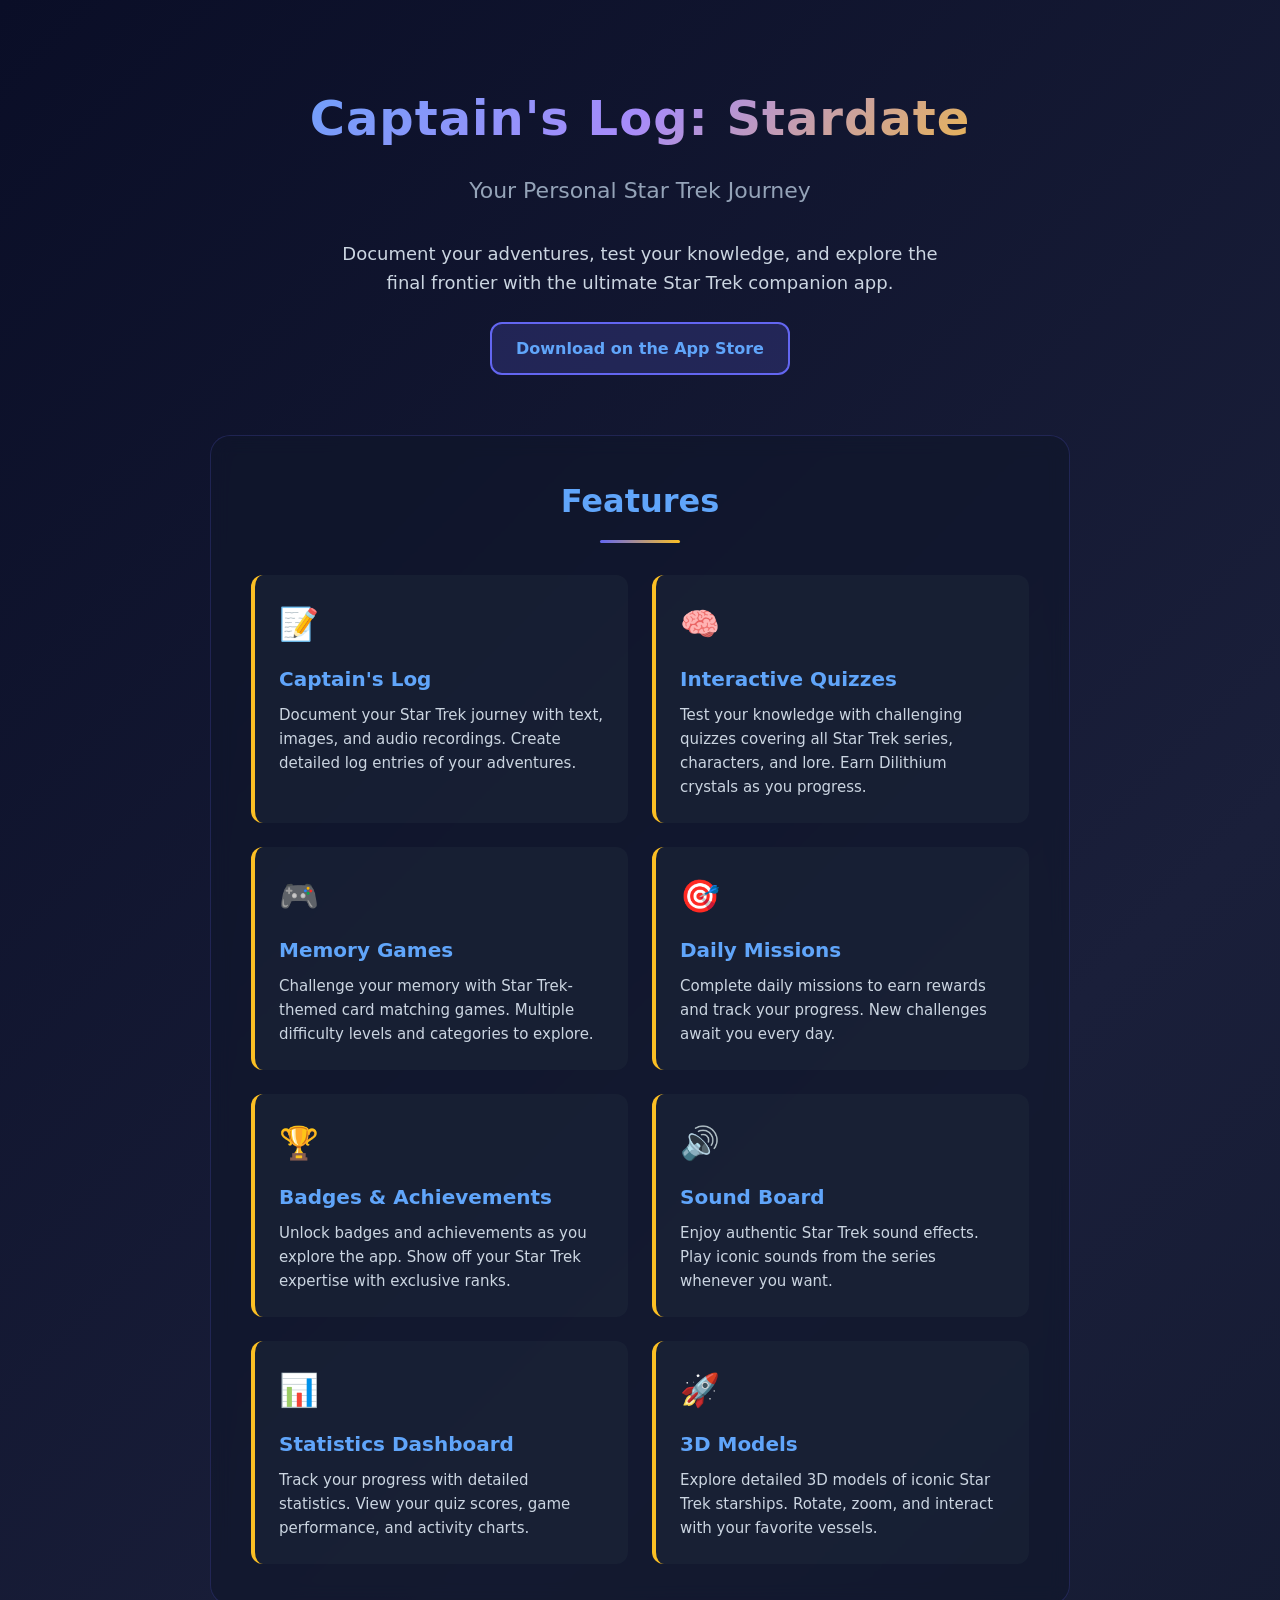
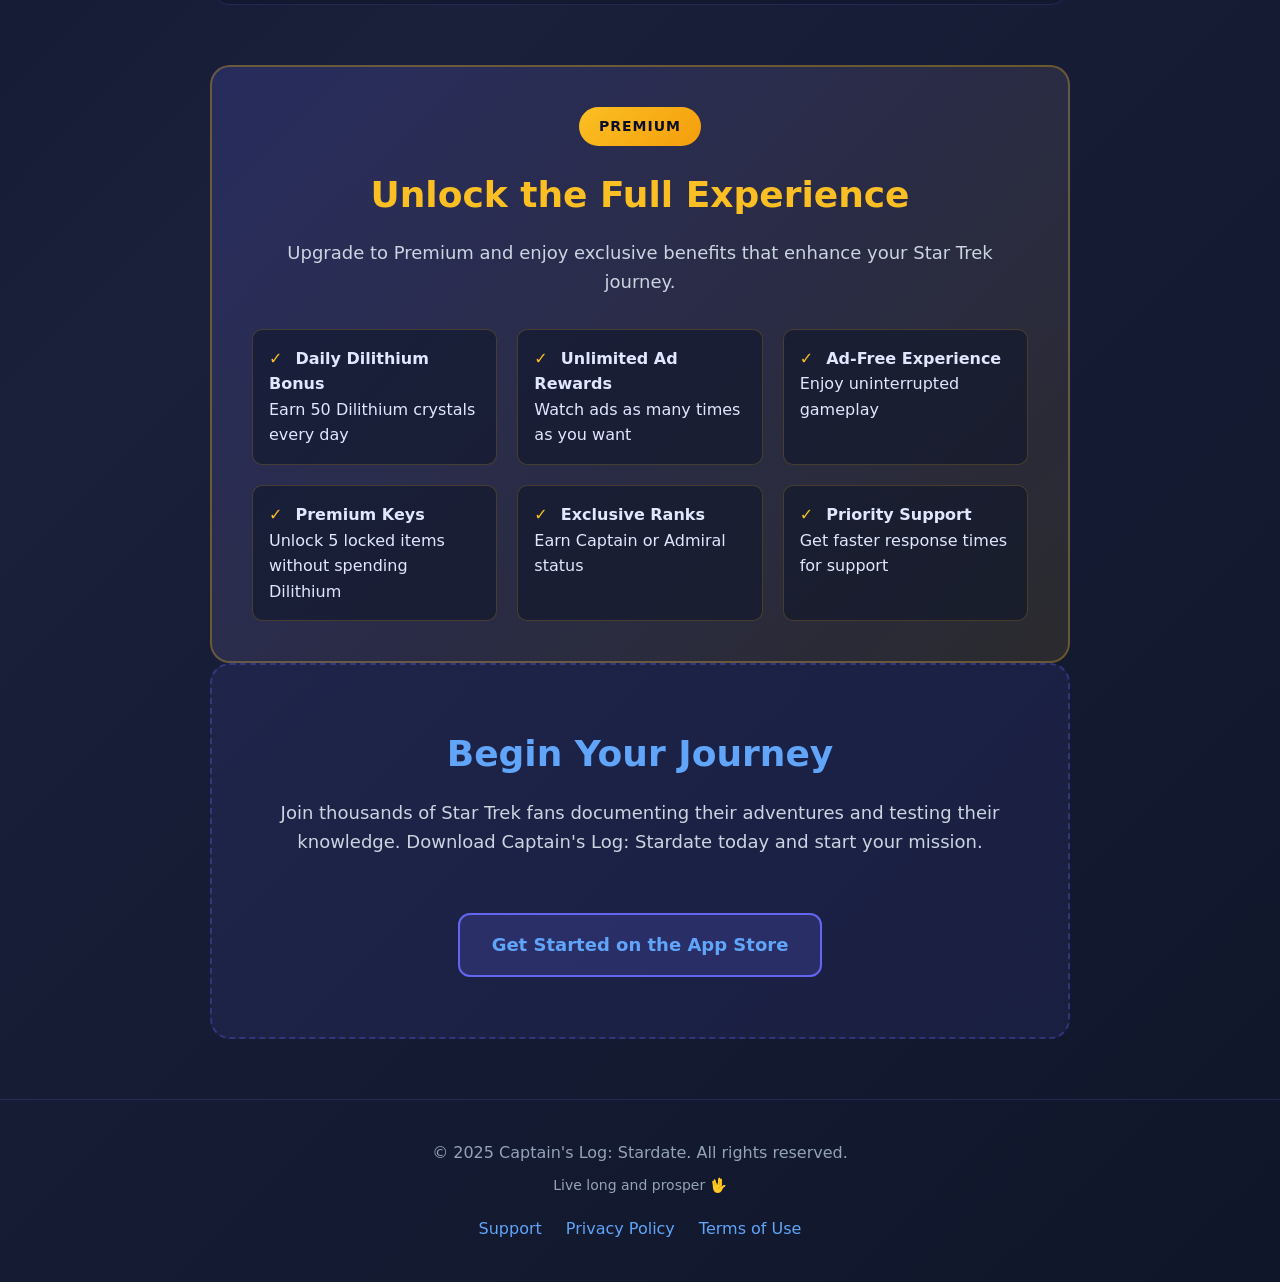
==== index.html @ ef1fc978 "Update index.html" ====
<!DOCTYPE html>
<html lang="en">
<head>
  <meta charset="UTF-8" />
  <title>Captain's Log: Stardate</title>
  <meta name="viewport" content="width=device-width, initial-scale=1.0" />
  <meta name="description" content="Captain's Log: Stardate - Your personal Star Trek journey. Log entries, quizzes, memory games, and more!" />
  <style>
    * {
      margin: 0;
      padding: 0;
      box-sizing: border-box;
    }
    
    body {
      font-family: system-ui, -apple-system, BlinkMacSystemFont, "SF Pro Text", sans-serif;
      background: linear-gradient(135deg, #0a0e27 0%, #1a1f3a 50%, #0f1629 100%);
      color: #e0e7ff;
      min-height: 100vh;
      line-height: 1.6;
    }
    
    .hero {
      text-align: center;
      padding: 80px 20px 60px;
      max-width: 900px;
      margin: 0 auto;
    }
    
    .logo {
      font-size: 48px;
      font-weight: 700;
      background: linear-gradient(135deg, #60a5fa 0%, #a78bfa 50%, #fbbf24 100%);
      -webkit-background-clip: text;
      -webkit-text-fill-color: transparent;
      background-clip: text;
      margin-bottom: 16px;
      letter-spacing: 1px;
    }
    
    .tagline {
      font-size: 22px;
      color: #94a3b8;
      margin-bottom: 32px;
      font-weight: 300;
    }
    
    .download-badge {
      display: inline-block;
      margin-top: 24px;
      padding: 12px 24px;
      background: rgba(99, 102, 241, 0.2);
      border: 2px solid #6366f1;
      border-radius: 12px;
      color: #60a5fa;
      font-weight: 600;
      text-decoration: none;
      transition: all 0.3s;
    }
    
    .download-badge:hover {
      background: rgba(99, 102, 241, 0.3);
      transform: translateY(-2px);
      box-shadow: 0 8px 24px rgba(99, 102, 241, 0.3);
    }
    
    .container {
      max-width: 900px;
      margin: 0 auto;
      padding: 0 20px 60px;
    }
    
    .section {
      margin-bottom: 60px;
      padding: 40px;
      background: rgba(15, 23, 42, 0.6);
      border-radius: 20px;
      border: 1px solid rgba(99, 102, 241, 0.2);
      backdrop-filter: blur(10px);
    }
    
    .section-title {
      font-size: 32px;
      font-weight: 700;
      color: #60a5fa;
      margin-bottom: 24px;
      text-align: center;
      position: relative;
      padding-bottom: 16px;
    }
    
    .section-title::after {
      content: "";
      position: absolute;
      bottom: 0;
      left: 50%;
      transform: translateX(-50%);
      width: 80px;
      height: 3px;
      background: linear-gradient(90deg, #6366f1, #fbbf24);
      border-radius: 2px;
    }
    
    .features-grid {
      display: grid;
      grid-template-columns: repeat(auto-fit, minmax(250px, 1fr));
      gap: 24px;
      margin-top: 32px;
    }
    
    .feature-card {
      padding: 24px;
      background: rgba(30, 41, 59, 0.5);
      border-radius: 12px;
      border-left: 4px solid #fbbf24;
      transition: transform 0.2s, box-shadow 0.2s;
    }
    
    .feature-card:hover {
      transform: translateY(-4px);
      box-shadow: 0 12px 32px rgba(99, 102, 241, 0.2);
    }
    
    .feature-icon {
      font-size: 32px;
      margin-bottom: 12px;
    }
    
    .feature-title {
      font-size: 20px;
      font-weight: 600;
      color: #60a5fa;
      margin-bottom: 8px;
    }
    
    .feature-desc {
      color: #cbd5e1;
      font-size: 15px;
    }
    
    .premium-section {
      background: linear-gradient(135deg, rgba(99, 102, 241, 0.2) 0%, rgba(251, 191, 36, 0.1) 100%);
      border: 2px solid rgba(251, 191, 36, 0.3);
      padding: 40px;
      border-radius: 20px;
      text-align: center;
    }
    
    .premium-badge {
      display: inline-block;
      padding: 8px 20px;
      background: linear-gradient(135deg, #fbbf24, #f59e0b);
      color: #0a0e27;
      border-radius: 20px;
      font-weight: 700;
      font-size: 14px;
      margin-bottom: 20px;
      letter-spacing: 1px;
    }
    
    .premium-title {
      font-size: 36px;
      font-weight: 700;
      color: #fbbf24;
      margin-bottom: 16px;
    }
    
    .premium-features {
      display: grid;
      grid-template-columns: repeat(auto-fit, minmax(200px, 1fr));
      gap: 20px;
      margin-top: 32px;
      text-align: left;
    }
    
    .premium-feature {
      padding: 16px;
      background: rgba(15, 23, 42, 0.6);
      border-radius: 10px;
      border: 1px solid rgba(251, 191, 36, 0.2);
    }
    
    .premium-feature::before {
      content: "✓";
      color: #fbbf24;
      font-weight: bold;
      margin-right: 8px;
    }
    
    .cta-section {
      text-align: center;
      padding: 60px 40px;
      background: rgba(99, 102, 241, 0.1);
      border-radius: 20px;
      border: 2px dashed rgba(99, 102, 241, 0.3);
    }
    
    .cta-title {
      font-size: 36px;
      font-weight: 700;
      color: #60a5fa;
      margin-bottom: 16px;
    }
    
    .cta-text {
      font-size: 18px;
      color: #cbd5e1;
      margin-bottom: 32px;
    }
    
    .footer {
      text-align: center;
      padding: 40px 20px;
      color: #94a3b8;
      border-top: 1px solid rgba(99, 102, 241, 0.2);
    }
    
    .footer-links {
      display: flex;
      justify-content: center;
      gap: 24px;
      margin-top: 20px;
      flex-wrap: wrap;
    }
    
    .footer-link {
      color: #60a5fa;
      text-decoration: none;
      transition: color 0.2s;
    }
    
    .footer-link:hover {
      color: #fbbf24;
    }
    
    @keyframes float {
      0%, 100% { transform: translateY(0px); }
      50% { transform: translateY(-10px); }
    }
    
    .floating {
      animation: float 3s ease-in-out infinite;
    }
    
    @media (max-width: 640px) {
      .logo {
        font-size: 36px;
      }
      
      .tagline {
        font-size: 18px;
      }
      
      .section {
        padding: 24px;
      }
      
      .section-title {
        font-size: 26px;
      }
      
      .features-grid {
        grid-template-columns: 1fr;
      }
    }
  </style>
</head>
<body>
  <div class="hero">
    <div class="logo floating">Captain's Log: Stardate</div>
    <p class="tagline">Your Personal Star Trek Journey</p>
    <p style="color: #cbd5e1; font-size: 18px; max-width: 600px; margin: 0 auto;">
      Document your adventures, test your knowledge, and explore the final frontier 
      with the ultimate Star Trek companion app.
    </p>
    <a href="#" class="download-badge">Download on the App Store</a>
  </div>
  
  <div class="container">
    <div class="section">
      <h2 class="section-title">Features</h2>
      <div class="features-grid">
        <div class="feature-card">
          <div class="feature-icon">📝</div>
          <div class="feature-title">Captain's Log</div>
          <div class="feature-desc">
            Document your Star Trek journey with text, images, and audio recordings. 
            Create detailed log entries of your adventures.
          </div>
        </div>
        
        <div class="feature-card">
          <div class="feature-icon">🧠</div>
          <div class="feature-title">Interactive Quizzes</div>
          <div class="feature-desc">
            Test your knowledge with challenging quizzes covering all Star Trek series, 
            characters, and lore. Earn Dilithium crystals as you progress.
          </div>
        </div>
        
        <div class="feature-card">
          <div class="feature-icon">🎮</div>
          <div class="feature-title">Memory Games</div>
          <div class="feature-desc">
            Challenge your memory with Star Trek-themed card matching games. 
            Multiple difficulty levels and categories to explore.
          </div>
        </div>
        
        <div class="feature-card">
          <div class="feature-icon">🎯</div>
          <div class="feature-title">Daily Missions</div>
          <div class="feature-desc">
            Complete daily missions to earn rewards and track your progress. 
            New challenges await you every day.
          </div>
        </div>
        
        <div class="feature-card">
          <div class="feature-icon">🏆</div>
          <div class="feature-title">Badges & Achievements</div>
          <div class="feature-desc">
            Unlock badges and achievements as you explore the app. 
            Show off your Star Trek expertise with exclusive ranks.
          </div>
        </div>
        
        <div class="feature-card">
          <div class="feature-icon">🔊</div>
          <div class="feature-title">Sound Board</div>
          <div class="feature-desc">
            Enjoy authentic Star Trek sound effects. Play iconic sounds 
            from the series whenever you want.
          </div>
        </div>
        
        <div class="feature-card">
          <div class="feature-icon">📊</div>
          <div class="feature-title">Statistics Dashboard</div>
          <div class="feature-desc">
            Track your progress with detailed statistics. View your quiz scores, 
            game performance, and activity charts.
          </div>
        </div>
        
        <div class="feature-card">
          <div class="feature-icon">🚀</div>
          <div class="feature-title">3D Models</div>
          <div class="feature-desc">
            Explore detailed 3D models of iconic Star Trek starships. 
            Rotate, zoom, and interact with your favorite vessels.
          </div>
        </div>
      </div>
    </div>
    
    <div class="premium-section">
      <div class="premium-badge">PREMIUM</div>
      <h2 class="premium-title">Unlock the Full Experience</h2>
      <p style="color: #cbd5e1; font-size: 18px; margin-bottom: 32px;">
        Upgrade to Premium and enjoy exclusive benefits that enhance your Star Trek journey.
      </p>
      
      <div class="premium-features">
        <div class="premium-feature">
          <strong>Daily Dilithium Bonus</strong><br>
          Earn 50 Dilithium crystals every day
        </div>
        <div class="premium-feature">
          <strong>Unlimited Ad Rewards</strong><br>
          Watch ads as many times as you want
        </div>
        <div class="premium-feature">
          <strong>Ad-Free Experience</strong><br>
          Enjoy uninterrupted gameplay
        </div>
        <div class="premium-feature">
          <strong>Premium Keys</strong><br>
          Unlock 5 locked items without spending Dilithium
        </div>
        <div class="premium-feature">
          <strong>Exclusive Ranks</strong><br>
          Earn Captain or Admiral status
        </div>
        <div class="premium-feature">
          <strong>Priority Support</strong><br>
          Get faster response times for support
        </div>
      </div>
    </div>
    
    <div class="cta-section">
      <h2 class="cta-title">Begin Your Journey</h2>
      <p class="cta-text">
        Join thousands of Star Trek fans documenting their adventures and testing their knowledge. 
        Download Captain's Log: Stardate today and start your mission.
      </p>
      <a href="#" class="download-badge" style="font-size: 18px; padding: 16px 32px;">
        Get Started on the App Store
      </a>
    </div>
  </div>
  
  <div class="footer">
    <p>&copy; 2025 Captain's Log: Stardate. All rights reserved.</p>
    <p style="margin-top: 8px; font-size: 14px;">
      Live long and prosper 🖖
    </p>
    <div class="footer-links">
      <a href="support.html" class="footer-link">Support</a>
      <a href="privacy.html" class="footer-link">Privacy Policy</a>
      <a href="terms.html" class="footer-link">Terms of Use</a>
    </div>
  </div>
</body>
</html>
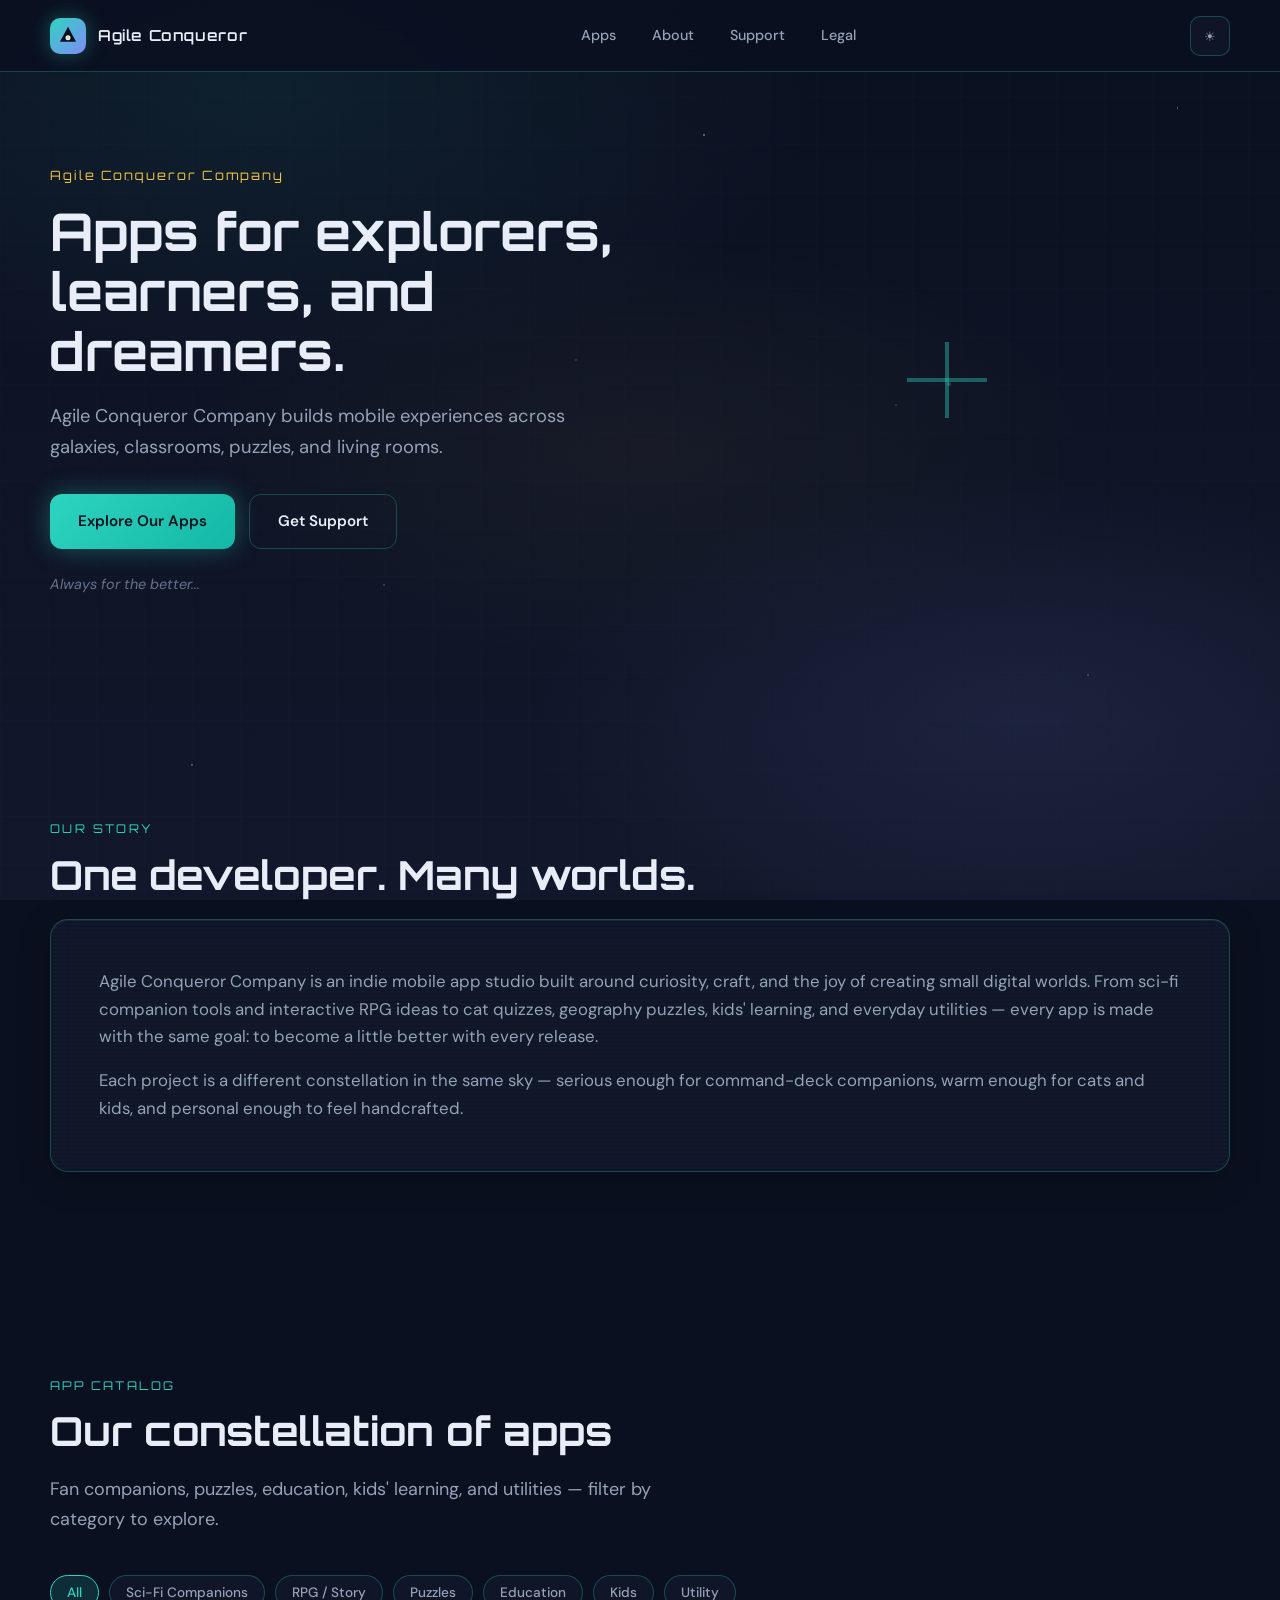
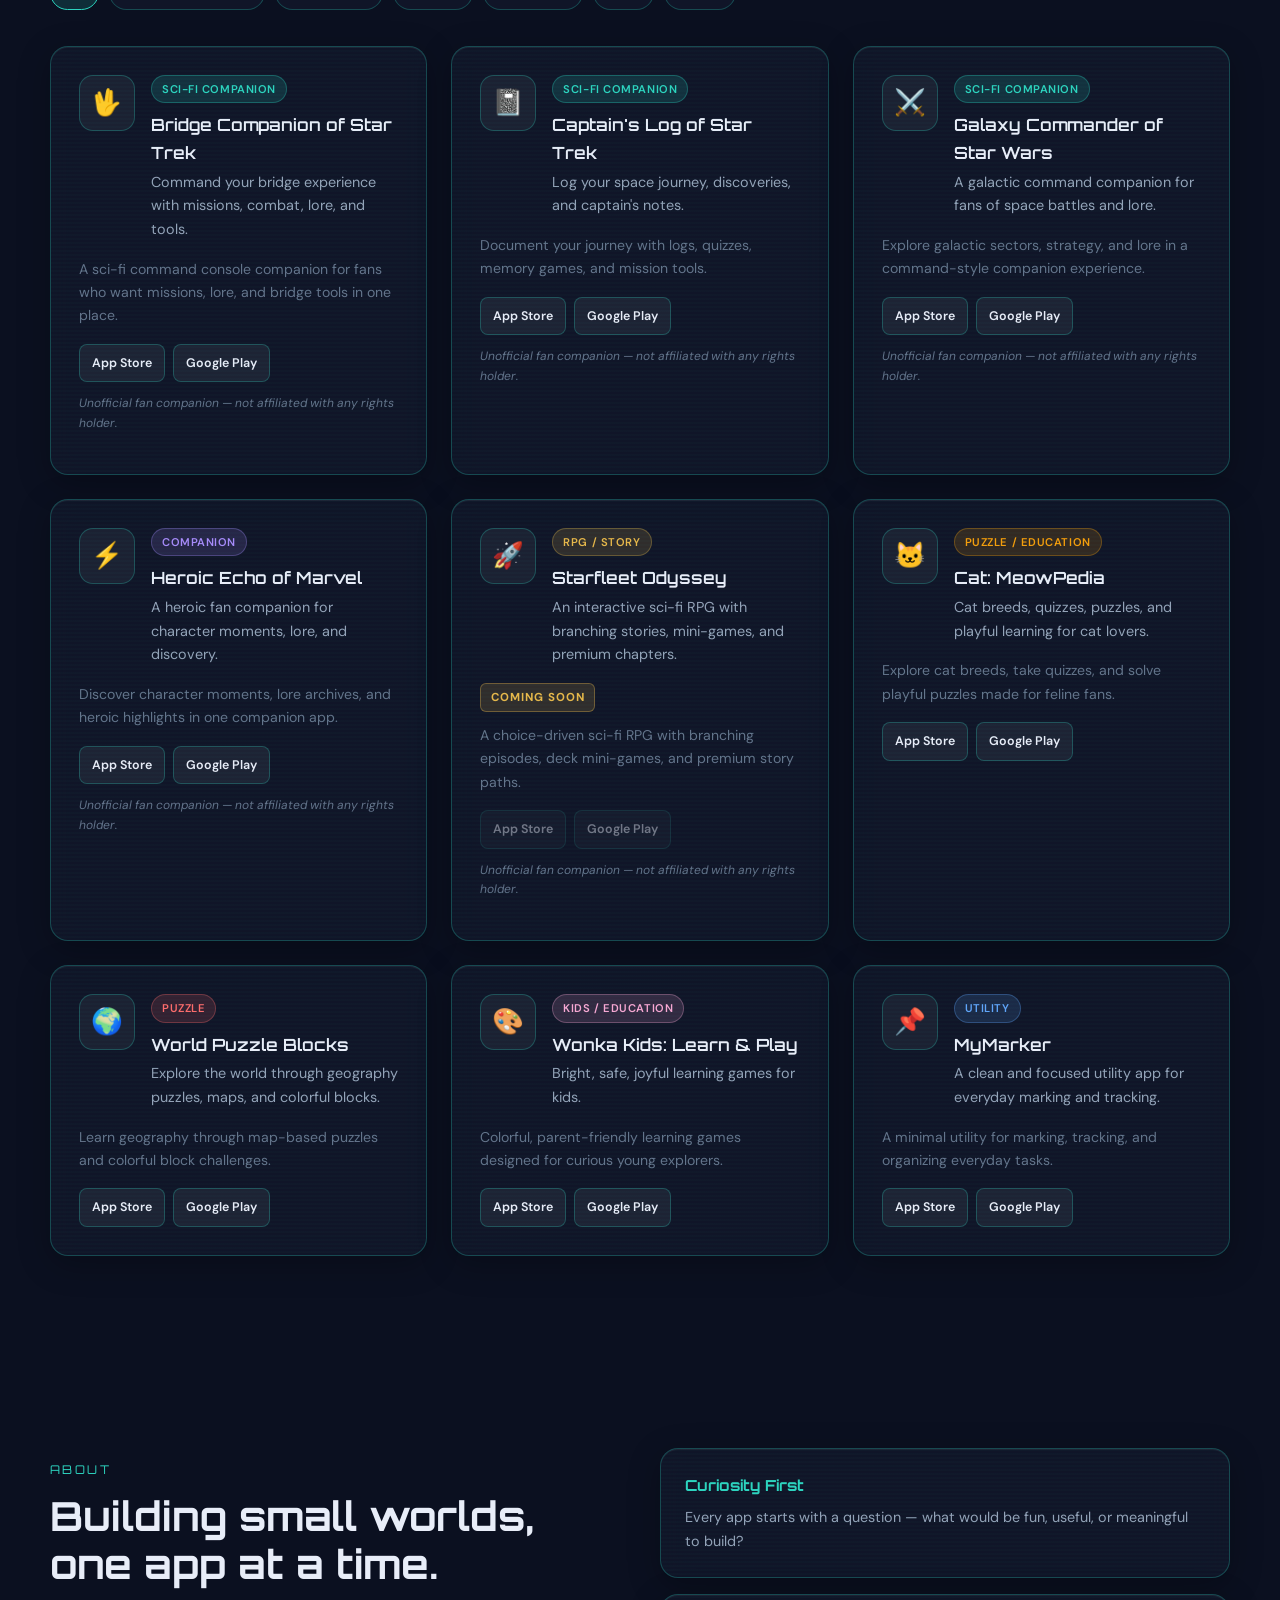
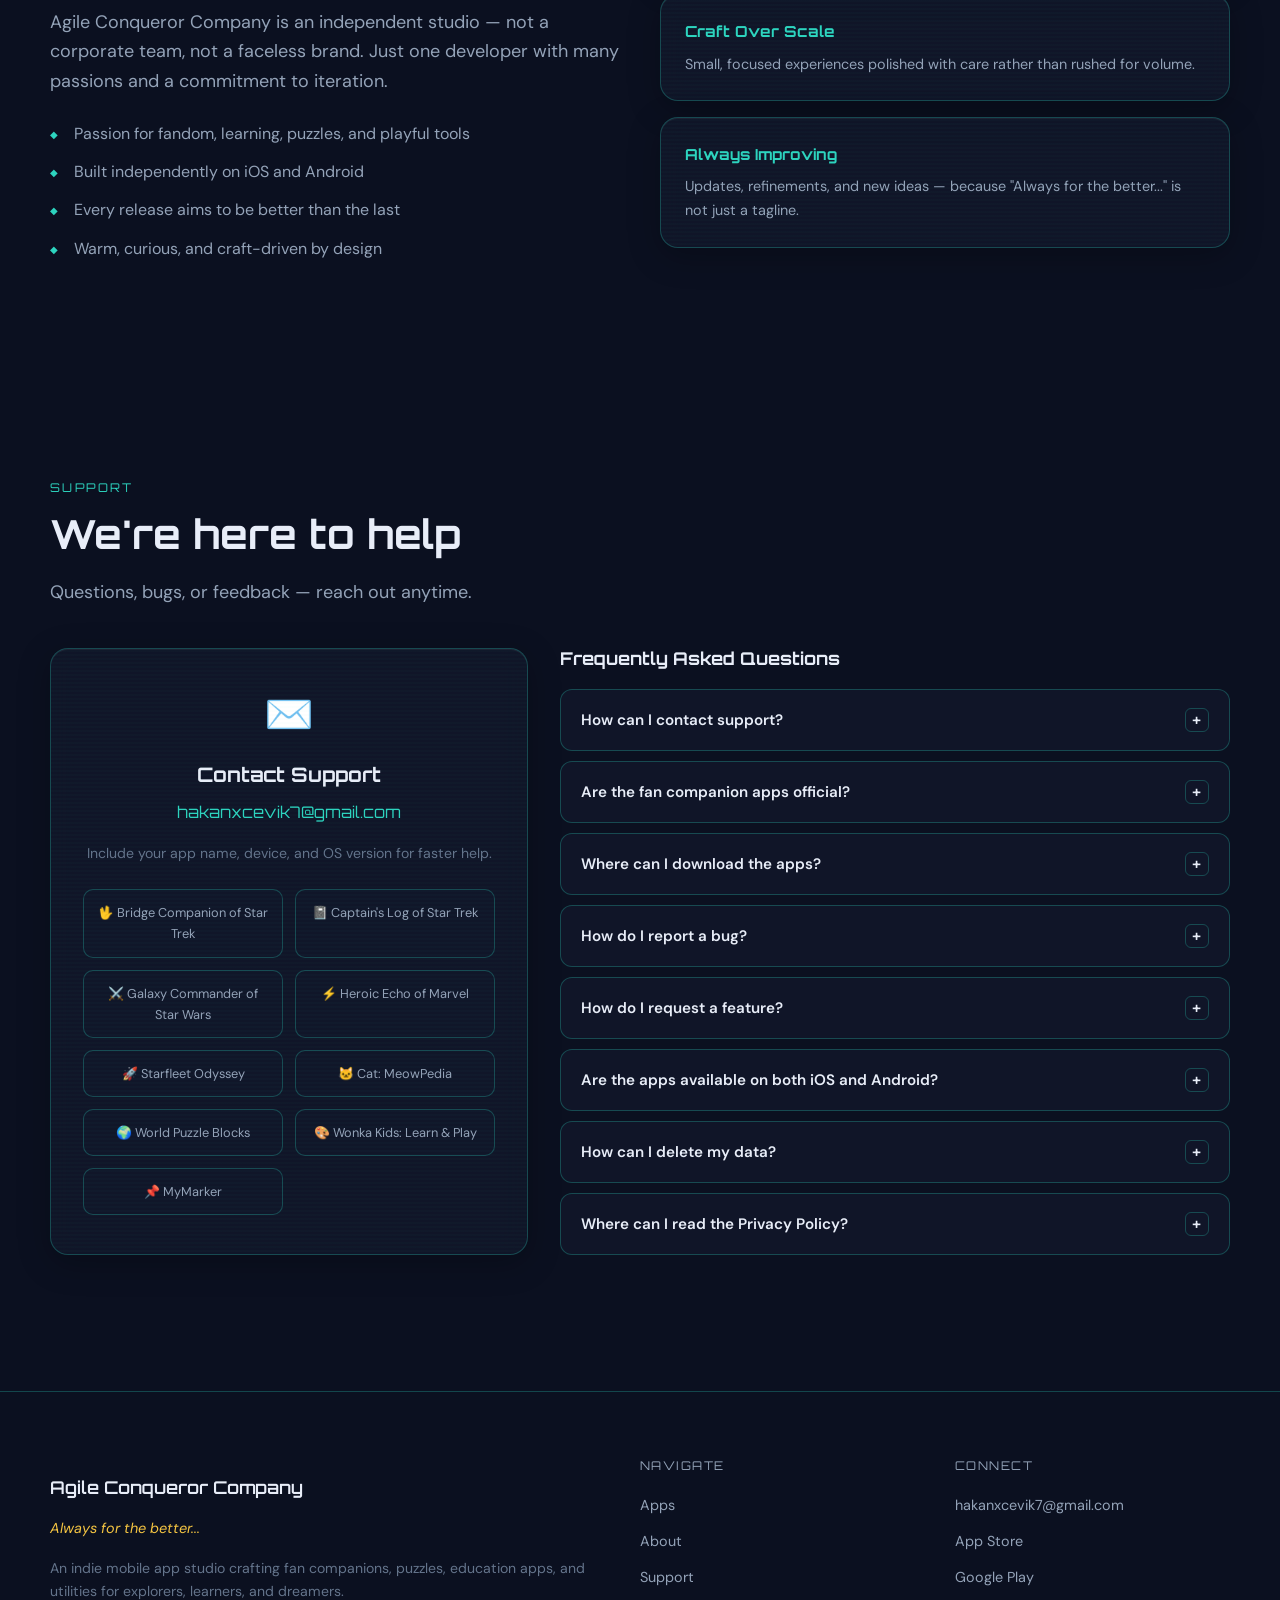
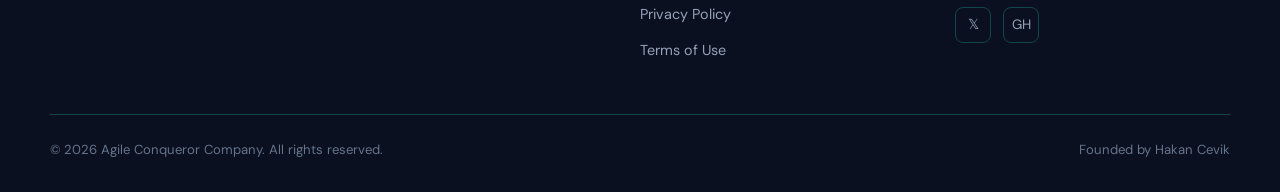
==== commit 52d8013b: "Launch Agile Conqueror Company studio website on GitHub Pages. Replace the single-app landing page w" ====
--- a/index.html
+++ b/index.html
@@ -2,415 +2,209 @@
 <html lang="en">
 <head>
   <meta charset="UTF-8" />
-  <title>Captain's Log: Stardate</title>
   <meta name="viewport" content="width=device-width, initial-scale=1.0" />
-  <meta name="description" content="Captain's Log: Stardate - Your personal Star Trek journey. Log entries, quizzes, memory games, and more!" />
-  <style>
-    * {
-      margin: 0;
-      padding: 0;
-      box-sizing: border-box;
-    }
-    
-    body {
-      font-family: system-ui, -apple-system, BlinkMacSystemFont, "SF Pro Text", sans-serif;
-      background: linear-gradient(135deg, #0a0e27 0%, #1a1f3a 50%, #0f1629 100%);
-      color: #e0e7ff;
-      min-height: 100vh;
-      line-height: 1.6;
-    }
-    
-    .hero {
-      text-align: center;
-      padding: 80px 20px 60px;
-      max-width: 900px;
-      margin: 0 auto;
-    }
-    
-    .logo {
-      font-size: 48px;
-      font-weight: 700;
-      background: linear-gradient(135deg, #60a5fa 0%, #a78bfa 50%, #fbbf24 100%);
-      -webkit-background-clip: text;
-      -webkit-text-fill-color: transparent;
-      background-clip: text;
-      margin-bottom: 16px;
-      letter-spacing: 1px;
-    }
-    
-    .tagline {
-      font-size: 22px;
-      color: #94a3b8;
-      margin-bottom: 32px;
-      font-weight: 300;
-    }
-    
-    .download-badge {
-      display: inline-block;
-      margin-top: 24px;
-      padding: 12px 24px;
-      background: rgba(99, 102, 241, 0.2);
-      border: 2px solid #6366f1;
-      border-radius: 12px;
-      color: #60a5fa;
-      font-weight: 600;
-      text-decoration: none;
-      transition: all 0.3s;
-    }
-    
-    .download-badge:hover {
-      background: rgba(99, 102, 241, 0.3);
-      transform: translateY(-2px);
-      box-shadow: 0 8px 24px rgba(99, 102, 241, 0.3);
-    }
-    
-    .container {
-      max-width: 900px;
-      margin: 0 auto;
-      padding: 0 20px 60px;
-    }
-    
-    .section {
-      margin-bottom: 60px;
-      padding: 40px;
-      background: rgba(15, 23, 42, 0.6);
-      border-radius: 20px;
-      border: 1px solid rgba(99, 102, 241, 0.2);
-      backdrop-filter: blur(10px);
-    }
-    
-    .section-title {
-      font-size: 32px;
-      font-weight: 700;
-      color: #60a5fa;
-      margin-bottom: 24px;
-      text-align: center;
-      position: relative;
-      padding-bottom: 16px;
-    }
-    
-    .section-title::after {
-      content: "";
-      position: absolute;
-      bottom: 0;
-      left: 50%;
-      transform: translateX(-50%);
-      width: 80px;
-      height: 3px;
-      background: linear-gradient(90deg, #6366f1, #fbbf24);
-      border-radius: 2px;
-    }
-    
-    .features-grid {
-      display: grid;
-      grid-template-columns: repeat(auto-fit, minmax(250px, 1fr));
-      gap: 24px;
-      margin-top: 32px;
-    }
-    
-    .feature-card {
-      padding: 24px;
-      background: rgba(30, 41, 59, 0.5);
-      border-radius: 12px;
-      border-left: 4px solid #fbbf24;
-      transition: transform 0.2s, box-shadow 0.2s;
-    }
-    
-    .feature-card:hover {
-      transform: translateY(-4px);
-      box-shadow: 0 12px 32px rgba(99, 102, 241, 0.2);
-    }
-    
-    .feature-icon {
-      font-size: 32px;
-      margin-bottom: 12px;
-    }
-    
-    .feature-title {
-      font-size: 20px;
-      font-weight: 600;
-      color: #60a5fa;
-      margin-bottom: 8px;
-    }
-    
-    .feature-desc {
-      color: #cbd5e1;
-      font-size: 15px;
-    }
-    
-    .premium-section {
-      background: linear-gradient(135deg, rgba(99, 102, 241, 0.2) 0%, rgba(251, 191, 36, 0.1) 100%);
-      border: 2px solid rgba(251, 191, 36, 0.3);
-      padding: 40px;
-      border-radius: 20px;
-      text-align: center;
-    }
-    
-    .premium-badge {
-      display: inline-block;
-      padding: 8px 20px;
-      background: linear-gradient(135deg, #fbbf24, #f59e0b);
-      color: #0a0e27;
-      border-radius: 20px;
-      font-weight: 700;
-      font-size: 14px;
-      margin-bottom: 20px;
-      letter-spacing: 1px;
-    }
-    
-    .premium-title {
-      font-size: 36px;
-      font-weight: 700;
-      color: #fbbf24;
-      margin-bottom: 16px;
-    }
-    
-    .premium-features {
-      display: grid;
-      grid-template-columns: repeat(auto-fit, minmax(200px, 1fr));
-      gap: 20px;
-      margin-top: 32px;
-      text-align: left;
-    }
-    
-    .premium-feature {
-      padding: 16px;
-      background: rgba(15, 23, 42, 0.6);
-      border-radius: 10px;
-      border: 1px solid rgba(251, 191, 36, 0.2);
-    }
-    
-    .premium-feature::before {
-      content: "✓";
-      color: #fbbf24;
-      font-weight: bold;
-      margin-right: 8px;
-    }
-    
-    .cta-section {
-      text-align: center;
-      padding: 60px 40px;
-      background: rgba(99, 102, 241, 0.1);
-      border-radius: 20px;
-      border: 2px dashed rgba(99, 102, 241, 0.3);
-    }
-    
-    .cta-title {
-      font-size: 36px;
-      font-weight: 700;
-      color: #60a5fa;
-      margin-bottom: 16px;
-    }
-    
-    .cta-text {
-      font-size: 18px;
-      color: #cbd5e1;
-      margin-bottom: 32px;
-    }
-    
-    .footer {
-      text-align: center;
-      padding: 40px 20px;
-      color: #94a3b8;
-      border-top: 1px solid rgba(99, 102, 241, 0.2);
-    }
-    
-    .footer-links {
-      display: flex;
-      justify-content: center;
-      gap: 24px;
-      margin-top: 20px;
-      flex-wrap: wrap;
-    }
-    
-    .footer-link {
-      color: #60a5fa;
-      text-decoration: none;
-      transition: color 0.2s;
-    }
-    
-    .footer-link:hover {
-      color: #fbbf24;
-    }
-    
-    @keyframes float {
-      0%, 100% { transform: translateY(0px); }
-      50% { transform: translateY(-10px); }
-    }
-    
-    .floating {
-      animation: float 3s ease-in-out infinite;
-    }
-    
-    @media (max-width: 640px) {
-      .logo {
-        font-size: 36px;
-      }
-      
-      .tagline {
-        font-size: 18px;
-      }
-      
-      .section {
-        padding: 24px;
-      }
-      
-      .section-title {
-        font-size: 26px;
-      }
-      
-      .features-grid {
-        grid-template-columns: 1fr;
-      }
-    }
-  </style>
+  <title>Agile Conqueror Company — Indie Mobile App Studio</title>
+  <meta name="description" content="Agile Conqueror Company is an indie mobile app studio building fan companions, sci-fi RPG experiences, puzzle games, kids' learning apps, and utilities." />
+  <meta name="author" content="Agile Conqueror Company" />
+  <meta property="og:type" content="website" />
+  <meta property="og:title" content="Agile Conqueror Company — Indie Mobile App Studio" />
+  <meta property="og:description" content="Apps for explorers, learners, and dreamers. Fan companions, puzzles, education, and sci-fi RPG experiences." />
+  <meta property="og:url" content="https://cevik10.github.io/" />
+  <meta property="og:image" content="https://cevik10.github.io/assets/images/og-placeholder.svg" />
+  <meta name="twitter:card" content="summary_large_image" />
+  <meta name="twitter:title" content="Agile Conqueror Company" />
+  <meta name="twitter:description" content="Indie mobile app studio — Always for the better..." />
+  <meta name="twitter:image" content="https://cevik10.github.io/assets/images/og-placeholder.svg" />
+  <link rel="icon" href="data:image/svg+xml,<svg xmlns='http://www.w3.org/2000/svg' viewBox='0 0 100 100'><rect fill='%230B1020' width='100' height='100' rx='20'/><path fill='%232DD4BF' d='M50 20 L75 70 L25 70 Z'/><circle fill='%23F5C542' cx='50' cy='55' r='6'/></svg>" />
+  <link rel="stylesheet" href="css/styles.css" />
 </head>
 <body>
-  <div class="hero">
-    <div class="logo floating">Captain's Log: Stardate</div>
-    <p class="tagline">Your Personal Star Trek Journey</p>
-    <p style="color: #cbd5e1; font-size: 18px; max-width: 600px; margin: 0 auto;">
-      Document your adventures, test your knowledge, and explore the final frontier 
-      with the ultimate Star Trek companion app.
-    </p>
-    <a href="#" class="download-badge">Download on the App Store</a>
-  </div>
-  
-  <div class="container">
-    <div class="section">
-      <h2 class="section-title">Features</h2>
-      <div class="features-grid">
-        <div class="feature-card">
-          <div class="feature-icon">📝</div>
-          <div class="feature-title">Captain's Log</div>
-          <div class="feature-desc">
-            Document your Star Trek journey with text, images, and audio recordings. 
-            Create detailed log entries of your adventures.
-          </div>
-        </div>
-        
-        <div class="feature-card">
-          <div class="feature-icon">🧠</div>
-          <div class="feature-title">Interactive Quizzes</div>
-          <div class="feature-desc">
-            Test your knowledge with challenging quizzes covering all Star Trek series, 
-            characters, and lore. Earn Dilithium crystals as you progress.
-          </div>
-        </div>
-        
-        <div class="feature-card">
-          <div class="feature-icon">🎮</div>
-          <div class="feature-title">Memory Games</div>
-          <div class="feature-desc">
-            Challenge your memory with Star Trek-themed card matching games. 
-            Multiple difficulty levels and categories to explore.
-          </div>
-        </div>
-        
-        <div class="feature-card">
-          <div class="feature-icon">🎯</div>
-          <div class="feature-title">Daily Missions</div>
-          <div class="feature-desc">
-            Complete daily missions to earn rewards and track your progress. 
-            New challenges await you every day.
-          </div>
-        </div>
-        
-        <div class="feature-card">
-          <div class="feature-icon">🏆</div>
-          <div class="feature-title">Badges & Achievements</div>
-          <div class="feature-desc">
-            Unlock badges and achievements as you explore the app. 
-            Show off your Star Trek expertise with exclusive ranks.
-          </div>
-        </div>
-        
-        <div class="feature-card">
-          <div class="feature-icon">🔊</div>
-          <div class="feature-title">Sound Board</div>
-          <div class="feature-desc">
-            Enjoy authentic Star Trek sound effects. Play iconic sounds 
-            from the series whenever you want.
-          </div>
-        </div>
-        
-        <div class="feature-card">
-          <div class="feature-icon">📊</div>
-          <div class="feature-title">Statistics Dashboard</div>
-          <div class="feature-desc">
-            Track your progress with detailed statistics. View your quiz scores, 
-            game performance, and activity charts.
-          </div>
-        </div>
-        
-        <div class="feature-card">
-          <div class="feature-icon">🚀</div>
-          <div class="feature-title">3D Models</div>
-          <div class="feature-desc">
-            Explore detailed 3D models of iconic Star Trek starships. 
-            Rotate, zoom, and interact with your favorite vessels.
-          </div>
-        </div>
+  <div class="starfield" aria-hidden="true"></div>
+  <a class="skip-link" href="#main">Skip to content</a>
+
+  <header class="site-header">
+    <div class="container nav-inner">
+      <a class="brand" href="/" aria-label="Agile Conqueror Company home">
+        <span class="brand-mark" aria-hidden="true">
+          <svg viewBox="0 0 24 24" fill="none" stroke="currentColor" stroke-width="2">
+            <path d="M12 3 L20 18 H4 Z" stroke="#0B1020" fill="#0B1020"/>
+            <circle cx="12" cy="14" r="2" fill="#F5C542"/>
+          </svg>
+        </span>
+        <span>Agile Conqueror</span>
+      </a>
+
+      <nav aria-label="Main navigation">
+        <ul class="nav-links">
+          <li><a href="#apps">Apps</a></li>
+          <li><a href="#about">About</a></li>
+          <li><a href="#support">Support</a></li>
+          <li><a href="privacy.html">Legal</a></li>
+        </ul>
+      </nav>
+
+      <div class="nav-actions">
+        <button class="icon-btn theme-toggle" type="button" aria-label="Toggle light mode" title="Toggle theme">
+          <span aria-hidden="true">☀</span>
+        </button>
+        <button class="icon-btn menu-toggle" type="button" aria-label="Open menu" aria-expanded="false">
+          <span aria-hidden="true">☰</span>
+        </button>
       </div>
     </div>
-    
-    <div class="premium-section">
-      <div class="premium-badge">PREMIUM</div>
-      <h2 class="premium-title">Unlock the Full Experience</h2>
-      <p style="color: #cbd5e1; font-size: 18px; margin-bottom: 32px;">
-        Upgrade to Premium and enjoy exclusive benefits that enhance your Star Trek journey.
-      </p>
-      
-      <div class="premium-features">
-        <div class="premium-feature">
-          <strong>Daily Dilithium Bonus</strong><br>
-          Earn 50 Dilithium crystals every day
-        </div>
-        <div class="premium-feature">
-          <strong>Unlimited Ad Rewards</strong><br>
-          Watch ads as many times as you want
-        </div>
-        <div class="premium-feature">
-          <strong>Ad-Free Experience</strong><br>
-          Enjoy uninterrupted gameplay
-        </div>
-        <div class="premium-feature">
-          <strong>Premium Keys</strong><br>
-          Unlock 5 locked items without spending Dilithium
-        </div>
-        <div class="premium-feature">
-          <strong>Exclusive Ranks</strong><br>
-          Earn Captain or Admiral status
-        </div>
-        <div class="premium-feature">
-          <strong>Priority Support</strong><br>
-          Get faster response times for support
-        </div>
+  </header>
+
+  <main id="main">
+    <!-- Hero -->
+    <section class="hero" aria-labelledby="hero-title">
+      <div class="container hero-grid">
+        <div class="hero-content reveal">
+          <p class="hero-tagline">Agile Conqueror Company</p>
+          <h1 id="hero-title" class="hero-title">Apps for explorers, learners, and dreamers.</h1>
+          <p class="hero-subtitle">Agile Conqueror Company builds mobile experiences across galaxies, classrooms, puzzles, and living rooms.</p>
+          <div class="hero-cta">
+            <a class="btn btn-primary" href="#apps">Explore Our Apps</a>
+            <a class="btn btn-secondary" href="#support">Get Support</a>
+          </div>
+          <p class="hero-motto">Always for the better...</p>
+        </div>
+
+        <div class="bridge-viewport reveal" aria-hidden="true">
+          <div class="hud-corner tl"></div>
+          <div class="hud-corner tr"></div>
+          <div class="hud-corner bl"></div>
+          <div class="hud-corner br"></div>
+          <div class="viewport-frame">
+            <div class="viewport-inner">
+              <div class="constellation" id="constellation"></div>
+            </div>
+          </div>
+        </div>
+      </div>
+    </section>
+
+    <!-- Studio Story -->
+    <section class="section" aria-labelledby="story-title">
+      <div class="container reveal">
+        <p class="section-label">Our Story</p>
+        <h2 id="story-title" class="section-title">One developer. Many worlds.</h2>
+        <div class="panel story-panel">
+          <p>Agile Conqueror Company is an indie mobile app studio built around curiosity, craft, and the joy of creating small digital worlds. From sci-fi companion tools and interactive RPG ideas to cat quizzes, geography puzzles, kids' learning, and everyday utilities — every app is made with the same goal: to become a little better with every release.</p>
+          <p>Each project is a different constellation in the same sky — serious enough for command-deck companions, warm enough for cats and kids, and personal enough to feel handcrafted.</p>
+        </div>
+      </div>
+    </section>
+
+    <!-- Apps -->
+    <section class="section" id="apps" aria-labelledby="apps-title">
+      <div class="container reveal">
+        <p class="section-label">App Catalog</p>
+        <h2 id="apps-title" class="section-title">Our constellation of apps</h2>
+        <p class="section-lead">Fan companions, puzzles, education, kids' learning, and utilities — filter by category to explore.</p>
+
+        <div class="filter-bar" id="filter-bar" role="toolbar" aria-label="Filter apps by category"></div>
+        <div class="apps-grid" id="apps-grid"></div>
+      </div>
+    </section>
+
+    <!-- About -->
+    <section class="section" id="about" aria-labelledby="about-title">
+      <div class="container">
+        <div class="about-grid">
+          <div class="reveal">
+            <p class="section-label">About</p>
+            <h2 id="about-title" class="section-title">Building small worlds, one app at a time.</h2>
+            <p class="section-lead" style="margin-bottom: 0;">Agile Conqueror Company is an independent studio — not a corporate team, not a faceless brand. Just one developer with many passions and a commitment to iteration.</p>
+            <ul class="about-list">
+              <li>Passion for fandom, learning, puzzles, and playful tools</li>
+              <li>Built independently on iOS and Android</li>
+              <li>Every release aims to be better than the last</li>
+              <li>Warm, curious, and craft-driven by design</li>
+            </ul>
+          </div>
+          <div class="values-grid reveal">
+            <div class="panel value-card">
+              <h3>Curiosity First</h3>
+              <p>Every app starts with a question — what would be fun, useful, or meaningful to build?</p>
+            </div>
+            <div class="panel value-card">
+              <h3>Craft Over Scale</h3>
+              <p>Small, focused experiences polished with care rather than rushed for volume.</p>
+            </div>
+            <div class="panel value-card">
+              <h3>Always Improving</h3>
+              <p>Updates, refinements, and new ideas — because "Always for the better..." is not just a tagline.</p>
+            </div>
+          </div>
+        </div>
+      </div>
+    </section>
+
+    <!-- Support -->
+    <section class="section" id="support" aria-labelledby="support-title">
+      <div class="container">
+        <p class="section-label reveal">Support</p>
+        <h2 id="support-title" class="section-title reveal">We're here to help</h2>
+        <p class="section-lead reveal">Questions, bugs, or feedback — reach out anytime.</p>
+
+        <div class="support-grid">
+          <div class="panel contact-card reveal">
+            <div class="contact-icon" aria-hidden="true">✉️</div>
+            <h3 class="section-title" style="font-size: 1.25rem; margin-bottom: 12px;">Contact Support</h3>
+            <a class="contact-email" href="mailto:hakanxcevik7@gmail.com">hakanxcevik7@gmail.com</a>
+            <p style="color: var(--text-muted); font-size: 0.88rem; margin-top: 16px;">Include your app name, device, and OS version for faster help.</p>
+
+            <div class="support-apps" id="support-apps" aria-label="Quick links to apps"></div>
+          </div>
+
+          <div class="reveal">
+            <h3 class="section-title" style="font-size: 1.1rem; margin-bottom: 20px;">Frequently Asked Questions</h3>
+            <div class="faq-list" id="faq-list"></div>
+          </div>
+        </div>
+      </div>
+    </section>
+  </main>
+
+  <footer class="site-footer">
+    <div class="container">
+      <div class="footer-grid">
+        <div>
+          <p class="footer-brand">Agile Conqueror Company</p>
+          <p class="footer-tagline">Always for the better...</p>
+          <p class="footer-text">An indie mobile app studio crafting fan companions, puzzles, education apps, and utilities for explorers, learners, and dreamers.</p>
+        </div>
+        <div>
+          <p class="footer-heading">Navigate</p>
+          <ul class="footer-links">
+            <li><a href="#apps">Apps</a></li>
+            <li><a href="#about">About</a></li>
+            <li><a href="#support">Support</a></li>
+            <li><a href="privacy.html">Privacy Policy</a></li>
+            <li><a href="terms.html">Terms of Use</a></li>
+          </ul>
+        </div>
+        <div>
+          <p class="footer-heading">Connect</p>
+          <ul class="footer-links">
+            <li><a href="mailto:hakanxcevik7@gmail.com">hakanxcevik7@gmail.com</a></li>
+            <li><a href="https://apps.apple.com/us/iphone/search?term=hakan%20cevik" target="_blank" rel="noopener noreferrer">App Store</a></li>
+            <li><a href="https://play.google.com/store/apps/dev?id=5496923901044457269" target="_blank" rel="noopener noreferrer">Google Play</a></li>
+          </ul>
+          <div class="social-links" style="margin-top: 16px;" aria-label="Social links">
+            <a class="social-link" href="#" aria-label="Twitter (placeholder)" title="Coming soon">𝕏</a>
+            <a class="social-link" href="#" aria-label="GitHub (placeholder)" title="Coming soon">GH</a>
+          </div>
+        </div>
+      </div>
+      <div class="footer-bottom">
+        <span>© 2026 Agile Conqueror Company. All rights reserved.</span>
+        <span>Founded by Hakan Cevik</span>
       </div>
     </div>
-    
-    <div class="cta-section">
-      <h2 class="cta-title">Begin Your Journey</h2>
-      <p class="cta-text">
-        Join thousands of Star Trek fans documenting their adventures and testing their knowledge. 
-        Download Captain's Log: Stardate today and start your mission.
-      </p>
-      <a href="#" class="download-badge" style="font-size: 18px; padding: 16px 32px;">
-        Get Started on the App Store
-      </a>
-    </div>
-  </div>
-  
-  <div class="footer">
-    <p>&copy; 2025 Captain's Log: Stardate. All rights reserved.</p>
-    <p style="margin-top: 8px; font-size: 14px;">
-      Live long and prosper 🖖
-    </p>
-    <div class="footer-links">
-      <a href="support.html" class="footer-link">Support</a>
-      <a href="privacy.html" class="footer-link">Privacy Policy</a>
-      <a href="terms.html" class="footer-link">Terms of Use</a>
-    </div>
-  </div>
+  </footer>
+
+  <script src="js/apps.js"></script>
+  <script src="js/main.js"></script>
 </body>
 </html>
--- a/css/styles.css
+++ b/css/styles.css
@@ -0,0 +1,1089 @@
+/* Agile Conqueror Company — Constellation Craft Design System */
+
+@import url("https://fonts.googleapis.com/css2?family=DM+Sans:ital,opsz,wght@0,9..40,400;0,9..40,500;0,9..40,600;0,9..40,700;1,9..40,400&family=Orbitron:wght@500;600;700&display=swap");
+
+:root {
+  --bg-deep: #0b1020;
+  --bg-space: #12182b;
+  --bg-panel: rgba(18, 24, 43, 0.72);
+  --text-primary: #e8edf8;
+  --text-secondary: #94a3b8;
+  --text-muted: #64748b;
+  --border-glow: rgba(45, 212, 191, 0.28);
+  --focus-ring: #38bdf8;
+
+  --sci-fi: #2dd4bf;
+  --sci-fi-gold: #f5c542;
+  --rpg: #818cf8;
+  --rpg-gold: #e8b84a;
+  --companion: #a78bfa;
+  --puzzle-coral: #ff6b6b;
+  --puzzle-blue: #4ecdc4;
+  --education-amber: #f59e0b;
+  --education-sage: #84cc16;
+  --kids-pink: #f9a8d4;
+  --kids-mint: #a7f3d0;
+  --utility-silver: #94a3b8;
+  --utility-blue: #60a5fa;
+
+  --font-heading: "Orbitron", "Exo 2", sans-serif;
+  --font-body: "DM Sans", "Outfit", sans-serif;
+  --radius-panel: 18px;
+  --radius-btn: 12px;
+  --nav-height: 72px;
+  --max-width: 1180px;
+  --transition: 0.25s cubic-bezier(0.4, 0, 0.2, 1);
+}
+
+*,
+*::before,
+*::after {
+  box-sizing: border-box;
+}
+
+html {
+  scroll-behavior: smooth;
+}
+
+body {
+  margin: 0;
+  font-family: var(--font-body);
+  font-size: 1rem;
+  line-height: 1.65;
+  color: var(--text-primary);
+  background: var(--bg-deep);
+  min-height: 100vh;
+  overflow-x: hidden;
+}
+
+body.light-mode {
+  --bg-deep: #f0f4ff;
+  --bg-space: #e2e8f5;
+  --bg-panel: rgba(255, 255, 255, 0.82);
+  --text-primary: #0f172a;
+  --text-secondary: #475569;
+  --text-muted: #64748b;
+  --border-glow: rgba(45, 212, 191, 0.45);
+}
+
+img {
+  max-width: 100%;
+  height: auto;
+}
+
+a {
+  color: var(--sci-fi);
+  text-decoration: none;
+  transition: color var(--transition);
+}
+
+a:hover {
+  color: var(--sci-fi-gold);
+}
+
+.skip-link {
+  position: absolute;
+  top: -100px;
+  left: 16px;
+  z-index: 10000;
+  padding: 10px 16px;
+  background: var(--sci-fi);
+  color: var(--bg-deep);
+  border-radius: 8px;
+  font-weight: 600;
+}
+
+.skip-link:focus {
+  top: 16px;
+}
+
+/* Starfield background */
+.starfield {
+  position: fixed;
+  inset: 0;
+  z-index: -2;
+  background:
+    radial-gradient(ellipse 80% 60% at 20% 10%, rgba(45, 212, 191, 0.08), transparent 55%),
+    radial-gradient(ellipse 70% 50% at 80% 80%, rgba(129, 140, 248, 0.1), transparent 55%),
+    radial-gradient(ellipse 60% 40% at 50% 50%, rgba(245, 197, 66, 0.04), transparent 60%),
+    linear-gradient(180deg, var(--bg-deep) 0%, var(--bg-space) 100%);
+}
+
+.starfield::before {
+  content: "";
+  position: absolute;
+  inset: 0;
+  background-image:
+    radial-gradient(1px 1px at 10% 20%, rgba(255, 255, 255, 0.7), transparent),
+    radial-gradient(1px 1px at 30% 65%, rgba(255, 255, 255, 0.5), transparent),
+    radial-gradient(1.5px 1.5px at 55% 15%, rgba(255, 255, 255, 0.6), transparent),
+    radial-gradient(1px 1px at 70% 45%, rgba(255, 255, 255, 0.4), transparent),
+    radial-gradient(1px 1px at 85% 75%, rgba(255, 255, 255, 0.55), transparent),
+    radial-gradient(1.5px 1.5px at 15% 85%, rgba(255, 255, 255, 0.45), transparent),
+    radial-gradient(1px 1px at 45% 40%, rgba(255, 255, 255, 0.35), transparent),
+    radial-gradient(1px 1px at 92% 12%, rgba(255, 255, 255, 0.5), transparent);
+  background-size: 100% 100%;
+  animation: drift 120s linear infinite;
+}
+
+.starfield::after {
+  content: "";
+  position: absolute;
+  inset: 0;
+  opacity: 0.03;
+  background-image:
+    linear-gradient(rgba(45, 212, 191, 0.4) 1px, transparent 1px),
+    linear-gradient(90deg, rgba(45, 212, 191, 0.4) 1px, transparent 1px);
+  background-size: 48px 48px;
+  pointer-events: none;
+}
+
+@keyframes drift {
+  from { transform: translateY(0); }
+  to { transform: translateY(-40px); }
+}
+
+/* Layout */
+.container {
+  width: min(100% - 40px, var(--max-width));
+  margin-inline: auto;
+}
+
+.section {
+  padding: 96px 0;
+}
+
+.section-label {
+  font-family: var(--font-heading);
+  font-size: 0.75rem;
+  letter-spacing: 0.2em;
+  text-transform: uppercase;
+  color: var(--sci-fi);
+  margin-bottom: 12px;
+}
+
+.section-title {
+  font-family: var(--font-heading);
+  font-size: clamp(1.75rem, 4vw, 2.5rem);
+  font-weight: 700;
+  line-height: 1.2;
+  margin: 0 0 20px;
+}
+
+.section-lead {
+  font-size: 1.125rem;
+  color: var(--text-secondary);
+  max-width: 640px;
+  margin: 0 0 40px;
+}
+
+/* Navigation */
+.site-header {
+  position: sticky;
+  top: 0;
+  z-index: 1000;
+  height: var(--nav-height);
+  background: rgba(11, 16, 32, 0.85);
+  backdrop-filter: blur(16px);
+  border-bottom: 1px solid var(--border-glow);
+}
+
+body.light-mode .site-header {
+  background: rgba(240, 244, 255, 0.9);
+}
+
+.nav-inner {
+  display: flex;
+  align-items: center;
+  justify-content: space-between;
+  height: var(--nav-height);
+  gap: 24px;
+}
+
+.brand {
+  display: flex;
+  align-items: center;
+  gap: 12px;
+  color: var(--text-primary);
+  font-family: var(--font-heading);
+  font-size: 0.95rem;
+  font-weight: 600;
+  letter-spacing: 0.04em;
+}
+
+.brand:hover {
+  color: var(--sci-fi);
+}
+
+.brand-mark {
+  width: 36px;
+  height: 36px;
+  border-radius: 10px;
+  background: linear-gradient(135deg, var(--sci-fi), var(--rpg));
+  display: grid;
+  place-items: center;
+  box-shadow: 0 0 20px rgba(45, 212, 191, 0.35);
+}
+
+.brand-mark svg {
+  width: 20px;
+  height: 20px;
+}
+
+.nav-links {
+  display: flex;
+  align-items: center;
+  gap: 8px;
+  list-style: none;
+  margin: 0;
+  padding: 0;
+}
+
+.nav-links a {
+  display: block;
+  padding: 8px 14px;
+  color: var(--text-secondary);
+  font-size: 0.9rem;
+  font-weight: 500;
+  border-radius: 8px;
+  transition: color var(--transition), background var(--transition);
+}
+
+.nav-links a:hover,
+.nav-links a:focus-visible {
+  color: var(--text-primary);
+  background: rgba(45, 212, 191, 0.1);
+}
+
+.nav-actions {
+  display: flex;
+  align-items: center;
+  gap: 8px;
+}
+
+.icon-btn {
+  display: grid;
+  place-items: center;
+  width: 40px;
+  height: 40px;
+  border: 1px solid var(--border-glow);
+  border-radius: 10px;
+  background: var(--bg-panel);
+  color: var(--text-secondary);
+  cursor: pointer;
+  transition: border-color var(--transition), color var(--transition);
+}
+
+.icon-btn:hover,
+.icon-btn:focus-visible {
+  border-color: var(--sci-fi);
+  color: var(--sci-fi);
+  outline: none;
+}
+
+.menu-toggle {
+  display: none;
+}
+
+/* Holographic panel */
+.panel {
+  background: var(--bg-panel);
+  border: 1px solid var(--border-glow);
+  border-radius: var(--radius-panel);
+  backdrop-filter: blur(12px);
+  box-shadow:
+    inset 0 1px 0 rgba(255, 255, 255, 0.06),
+    0 8px 32px rgba(0, 0, 0, 0.25);
+  position: relative;
+  overflow: hidden;
+}
+
+.panel::before {
+  content: "";
+  position: absolute;
+  inset: 0;
+  background: repeating-linear-gradient(
+    0deg,
+    transparent,
+    transparent 2px,
+    rgba(45, 212, 191, 0.02) 2px,
+    rgba(45, 212, 191, 0.02) 4px
+  );
+  pointer-events: none;
+}
+
+/* Buttons */
+.btn {
+  display: inline-flex;
+  align-items: center;
+  justify-content: center;
+  gap: 8px;
+  padding: 14px 28px;
+  font-family: var(--font-body);
+  font-size: 0.95rem;
+  font-weight: 600;
+  border-radius: var(--radius-btn);
+  border: none;
+  cursor: pointer;
+  transition: transform var(--transition), box-shadow var(--transition), background var(--transition);
+  text-decoration: none;
+}
+
+.btn:focus-visible {
+  outline: 2px solid var(--focus-ring);
+  outline-offset: 3px;
+}
+
+.btn-primary {
+  background: linear-gradient(135deg, var(--sci-fi), #14b8a6);
+  color: var(--bg-deep);
+  box-shadow: 0 0 24px rgba(45, 212, 191, 0.35);
+  animation: glow-pulse 4s ease-in-out infinite;
+}
+
+.btn-primary:hover {
+  transform: translateY(-2px);
+  box-shadow: 0 0 32px rgba(45, 212, 191, 0.5);
+  color: var(--bg-deep);
+}
+
+.btn-secondary {
+  background: transparent;
+  color: var(--text-primary);
+  border: 1px solid var(--border-glow);
+}
+
+.btn-secondary:hover {
+  border-color: var(--sci-fi);
+  color: var(--sci-fi);
+  transform: translateY(-2px);
+}
+
+.btn-sm {
+  padding: 8px 14px;
+  font-size: 0.8rem;
+}
+
+.btn-store {
+  padding: 8px 12px;
+  font-size: 0.78rem;
+  border-radius: 8px;
+  background: rgba(255, 255, 255, 0.06);
+  border: 1px solid var(--border-glow);
+  color: var(--text-primary);
+}
+
+.btn-store:hover {
+  border-color: var(--sci-fi);
+  color: var(--sci-fi);
+}
+
+.btn-store.disabled {
+  opacity: 0.45;
+  pointer-events: none;
+}
+
+@keyframes glow-pulse {
+  0%, 100% { box-shadow: 0 0 20px rgba(45, 212, 191, 0.3); }
+  50% { box-shadow: 0 0 32px rgba(45, 212, 191, 0.5); }
+}
+
+/* Hero */
+.hero {
+  padding: 80px 0 100px;
+  position: relative;
+}
+
+.hero-grid {
+  display: grid;
+  grid-template-columns: 1fr 1fr;
+  gap: 48px;
+  align-items: center;
+}
+
+.hero-tagline {
+  font-family: var(--font-heading);
+  font-size: 0.8rem;
+  letter-spacing: 0.15em;
+  color: var(--sci-fi-gold);
+  margin-bottom: 16px;
+}
+
+.hero-title {
+  font-family: var(--font-heading);
+  font-size: clamp(2rem, 5vw, 3.25rem);
+  font-weight: 700;
+  line-height: 1.15;
+  margin: 0 0 20px;
+}
+
+.hero-subtitle {
+  font-size: 1.15rem;
+  color: var(--text-secondary);
+  margin: 0 0 32px;
+  max-width: 520px;
+}
+
+.hero-cta {
+  display: flex;
+  flex-wrap: wrap;
+  gap: 14px;
+  margin-bottom: 24px;
+}
+
+.hero-motto {
+  font-size: 0.9rem;
+  color: var(--text-muted);
+  font-style: italic;
+}
+
+/* Bridge viewport */
+.bridge-viewport {
+  position: relative;
+  aspect-ratio: 1;
+  max-width: 480px;
+  margin-inline: auto;
+}
+
+.viewport-frame {
+  position: absolute;
+  inset: 0;
+  border-radius: 50% 50% 42% 42%;
+  border: 2px solid var(--border-glow);
+  box-shadow:
+    0 0 40px rgba(45, 212, 191, 0.15),
+    inset 0 0 60px rgba(45, 212, 191, 0.05);
+  overflow: hidden;
+}
+
+.viewport-inner {
+  position: absolute;
+  inset: 12px;
+  border-radius: 50% 50% 40% 40%;
+  background: radial-gradient(ellipse at center, #1a2548 0%, var(--bg-deep) 70%);
+  overflow: hidden;
+}
+
+.constellation {
+  position: absolute;
+  inset: 0;
+}
+
+.orbit-node {
+  position: absolute;
+  width: 52px;
+  height: 52px;
+  border-radius: 14px;
+  display: grid;
+  place-items: center;
+  font-size: 1.4rem;
+  background: var(--bg-panel);
+  border: 1px solid var(--border-glow);
+  box-shadow: 0 4px 16px rgba(0, 0, 0, 0.3);
+  transform: translate(-50%, -50%);
+  animation: float-node 6s ease-in-out infinite;
+}
+
+.orbit-node:nth-child(odd) { animation-delay: -2s; }
+.orbit-node:nth-child(3n) { animation-delay: -4s; }
+
+@keyframes float-node {
+  0%, 100% { transform: translate(-50%, -50%) translateY(0); }
+  50% { transform: translate(-50%, -50%) translateY(-8px); }
+}
+
+.hud-corner {
+  position: absolute;
+  width: 40px;
+  height: 40px;
+  border: 2px solid var(--sci-fi);
+  opacity: 0.4;
+}
+
+.hud-corner.tl { top: -4px; left: 20%; border-right: none; border-bottom: none; }
+.hud-corner.tr { top: -4px; right: 20%; border-left: none; border-bottom: none; }
+.hud-corner.bl { bottom: 8%; left: 15%; border-right: none; border-top: none; }
+.hud-corner.br { bottom: 8%; right: 15%; border-left: none; border-top: none; }
+
+/* Story section */
+.story-panel {
+  padding: 48px;
+}
+
+.story-panel p {
+  color: var(--text-secondary);
+  font-size: 1.05rem;
+  margin: 0 0 16px;
+}
+
+.story-panel p:last-child {
+  margin-bottom: 0;
+}
+
+/* Apps */
+.filter-bar {
+  display: flex;
+  flex-wrap: wrap;
+  gap: 10px;
+  margin-bottom: 36px;
+}
+
+.filter-btn {
+  padding: 8px 16px;
+  font-family: var(--font-body);
+  font-size: 0.85rem;
+  font-weight: 500;
+  color: var(--text-secondary);
+  background: var(--bg-panel);
+  border: 1px solid var(--border-glow);
+  border-radius: 999px;
+  cursor: pointer;
+  transition: all var(--transition);
+}
+
+.filter-btn:hover,
+.filter-btn:focus-visible {
+  border-color: var(--sci-fi);
+  color: var(--sci-fi);
+  outline: none;
+}
+
+.filter-btn.active {
+  background: rgba(45, 212, 191, 0.15);
+  border-color: var(--sci-fi);
+  color: var(--sci-fi);
+}
+
+.apps-grid {
+  display: grid;
+  grid-template-columns: repeat(auto-fill, minmax(320px, 1fr));
+  gap: 24px;
+}
+
+.app-card {
+  padding: 28px;
+  transition: transform var(--transition), box-shadow var(--transition), border-color var(--transition);
+  opacity: 1;
+  transform: translateY(0);
+}
+
+.app-card.hidden {
+  display: none;
+}
+
+.app-card.fade-in {
+  animation: fade-up 0.5s ease forwards;
+}
+
+@keyframes fade-up {
+  from { opacity: 0; transform: translateY(16px); }
+  to { opacity: 1; transform: translateY(0); }
+}
+
+.app-card:hover {
+  transform: translateY(-6px);
+  border-color: var(--card-accent, var(--sci-fi));
+  box-shadow: 0 12px 40px rgba(0, 0, 0, 0.3), 0 0 24px color-mix(in srgb, var(--card-accent, var(--sci-fi)) 20%, transparent);
+}
+
+.app-card[data-accent="sci-fi"] { --card-accent: var(--sci-fi); }
+.app-card[data-accent="rpg"] { --card-accent: var(--rpg-gold); }
+.app-card[data-accent="companion"] { --card-accent: var(--companion); }
+.app-card[data-accent="puzzle"] { --card-accent: var(--puzzle-coral); }
+.app-card[data-accent="education"] { --card-accent: var(--education-amber); }
+.app-card[data-accent="kids"] { --card-accent: var(--kids-pink); }
+.app-card[data-accent="utility"] { --card-accent: var(--utility-blue); }
+
+.app-card-header {
+  display: flex;
+  align-items: flex-start;
+  gap: 16px;
+  margin-bottom: 16px;
+}
+
+.app-icon {
+  width: 56px;
+  height: 56px;
+  border-radius: 14px;
+  display: grid;
+  place-items: center;
+  font-size: 1.6rem;
+  background: rgba(255, 255, 255, 0.05);
+  border: 1px solid var(--border-glow);
+  flex-shrink: 0;
+}
+
+.app-badge {
+  display: inline-block;
+  padding: 4px 10px;
+  font-size: 0.7rem;
+  font-weight: 600;
+  letter-spacing: 0.05em;
+  text-transform: uppercase;
+  border-radius: 999px;
+  background: color-mix(in srgb, var(--card-accent, var(--sci-fi)) 15%, transparent);
+  color: var(--card-accent, var(--sci-fi));
+  border: 1px solid color-mix(in srgb, var(--card-accent, var(--sci-fi)) 30%, transparent);
+  margin-bottom: 8px;
+}
+
+.app-name {
+  font-family: var(--font-heading);
+  font-size: 1.05rem;
+  font-weight: 600;
+  margin: 0 0 4px;
+}
+
+.app-hook {
+  font-size: 0.9rem;
+  color: var(--text-secondary);
+  margin: 0;
+}
+
+.app-desc {
+  font-size: 0.88rem;
+  color: var(--text-muted);
+  margin: 0 0 16px;
+}
+
+.coming-soon-badge {
+  display: inline-block;
+  padding: 4px 10px;
+  font-size: 0.72rem;
+  font-weight: 700;
+  letter-spacing: 0.08em;
+  text-transform: uppercase;
+  border-radius: 6px;
+  background: rgba(232, 184, 74, 0.15);
+  color: var(--rpg-gold);
+  border: 1px solid rgba(232, 184, 74, 0.35);
+  margin-bottom: 12px;
+}
+
+.app-actions {
+  display: flex;
+  flex-wrap: wrap;
+  gap: 8px;
+}
+
+.unofficial-note {
+  font-size: 0.75rem;
+  color: var(--text-muted);
+  margin-top: 12px;
+  font-style: italic;
+}
+
+/* About */
+.about-grid {
+  display: grid;
+  grid-template-columns: 1fr 1fr;
+  gap: 40px;
+  align-items: start;
+}
+
+.about-list {
+  list-style: none;
+  padding: 0;
+  margin: 24px 0 0;
+}
+
+.about-list li {
+  position: relative;
+  padding-left: 24px;
+  margin-bottom: 12px;
+  color: var(--text-secondary);
+}
+
+.about-list li::before {
+  content: "◆";
+  position: absolute;
+  left: 0;
+  color: var(--sci-fi);
+  font-size: 0.6rem;
+  top: 6px;
+}
+
+.values-grid {
+  display: grid;
+  gap: 16px;
+}
+
+.value-card {
+  padding: 24px;
+}
+
+.value-card h3 {
+  font-family: var(--font-heading);
+  font-size: 0.95rem;
+  margin: 0 0 8px;
+  color: var(--sci-fi);
+}
+
+.value-card p {
+  margin: 0;
+  font-size: 0.9rem;
+  color: var(--text-secondary);
+}
+
+/* Support */
+.support-grid {
+  display: grid;
+  grid-template-columns: 1fr 1.4fr;
+  gap: 32px;
+}
+
+.contact-card {
+  padding: 32px;
+  text-align: center;
+}
+
+.contact-card .contact-icon {
+  font-size: 2.5rem;
+  margin-bottom: 16px;
+}
+
+.contact-email {
+  font-family: var(--font-heading);
+  font-size: 1rem;
+  word-break: break-all;
+}
+
+.support-apps {
+  display: grid;
+  grid-template-columns: repeat(auto-fill, minmax(140px, 1fr));
+  gap: 12px;
+  margin-top: 24px;
+}
+
+.support-app-link {
+  display: block;
+  padding: 12px;
+  text-align: center;
+  font-size: 0.8rem;
+  border-radius: 10px;
+  background: var(--bg-panel);
+  border: 1px solid var(--border-glow);
+  color: var(--text-secondary);
+  transition: all var(--transition);
+}
+
+.support-app-link:hover {
+  border-color: var(--sci-fi);
+  color: var(--sci-fi);
+}
+
+/* FAQ */
+.faq-list {
+  display: flex;
+  flex-direction: column;
+  gap: 10px;
+}
+
+.faq-item {
+  border: 1px solid var(--border-glow);
+  border-radius: 12px;
+  overflow: hidden;
+  background: var(--bg-panel);
+}
+
+.faq-question {
+  width: 100%;
+  display: flex;
+  align-items: center;
+  justify-content: space-between;
+  gap: 16px;
+  padding: 18px 20px;
+  font-family: var(--font-body);
+  font-size: 0.95rem;
+  font-weight: 600;
+  color: var(--text-primary);
+  background: transparent;
+  border: none;
+  cursor: pointer;
+  text-align: left;
+  transition: background var(--transition);
+}
+
+.faq-question:hover,
+.faq-question:focus-visible {
+  background: rgba(45, 212, 191, 0.06);
+  outline: none;
+}
+
+.faq-question[aria-expanded="true"] {
+  color: var(--sci-fi);
+}
+
+.faq-icon {
+  flex-shrink: 0;
+  width: 24px;
+  height: 24px;
+  border-radius: 6px;
+  border: 1px solid var(--border-glow);
+  display: grid;
+  place-items: center;
+  font-size: 1rem;
+  transition: transform var(--transition);
+}
+
+.faq-question[aria-expanded="true"] .faq-icon {
+  transform: rotate(45deg);
+  border-color: var(--sci-fi);
+  color: var(--sci-fi);
+}
+
+.faq-answer {
+  max-height: 0;
+  overflow: hidden;
+  transition: max-height 0.35s ease;
+}
+
+.faq-answer-inner {
+  padding: 0 20px 18px;
+  font-size: 0.9rem;
+  color: var(--text-secondary);
+}
+
+.faq-answer-inner a {
+  text-decoration: underline;
+}
+
+/* Footer */
+.site-footer {
+  padding: 64px 0 32px;
+  border-top: 1px solid var(--border-glow);
+  margin-top: 40px;
+}
+
+.footer-grid {
+  display: grid;
+  grid-template-columns: 2fr 1fr 1fr;
+  gap: 40px;
+  margin-bottom: 40px;
+}
+
+.footer-brand {
+  font-family: var(--font-heading);
+  font-size: 1.1rem;
+  font-weight: 600;
+  margin-bottom: 8px;
+}
+
+.footer-tagline {
+  color: var(--sci-fi-gold);
+  font-style: italic;
+  font-size: 0.9rem;
+  margin-bottom: 16px;
+}
+
+.footer-text {
+  color: var(--text-muted);
+  font-size: 0.88rem;
+  margin: 0;
+}
+
+.footer-heading {
+  font-family: var(--font-heading);
+  font-size: 0.75rem;
+  letter-spacing: 0.12em;
+  text-transform: uppercase;
+  color: var(--text-secondary);
+  margin: 0 0 16px;
+}
+
+.footer-links {
+  list-style: none;
+  padding: 0;
+  margin: 0;
+}
+
+.footer-links li {
+  margin-bottom: 10px;
+}
+
+.footer-links a {
+  color: var(--text-secondary);
+  font-size: 0.9rem;
+}
+
+.footer-links a:hover {
+  color: var(--sci-fi);
+}
+
+.footer-bottom {
+  display: flex;
+  flex-wrap: wrap;
+  justify-content: space-between;
+  gap: 12px;
+  padding-top: 24px;
+  border-top: 1px solid var(--border-glow);
+  font-size: 0.82rem;
+  color: var(--text-muted);
+}
+
+.social-links {
+  display: flex;
+  gap: 12px;
+}
+
+.social-link {
+  width: 36px;
+  height: 36px;
+  border-radius: 8px;
+  border: 1px solid var(--border-glow);
+  display: grid;
+  place-items: center;
+  color: var(--text-secondary);
+  font-size: 0.85rem;
+  transition: all var(--transition);
+}
+
+.social-link:hover {
+  border-color: var(--sci-fi);
+  color: var(--sci-fi);
+}
+
+/* Legal pages */
+.legal-page {
+  padding: 120px 0 80px;
+}
+
+.legal-content {
+  max-width: 720px;
+  margin-inline: auto;
+  padding: 48px;
+}
+
+.legal-content h1 {
+  font-family: var(--font-heading);
+  font-size: 2rem;
+  margin: 0 0 8px;
+}
+
+.legal-meta {
+  color: var(--text-muted);
+  font-size: 0.88rem;
+  margin-bottom: 32px;
+}
+
+.legal-content h2 {
+  font-family: var(--font-heading);
+  font-size: 1.1rem;
+  margin: 32px 0 12px;
+  color: var(--sci-fi);
+}
+
+.legal-content p,
+.legal-content li {
+  color: var(--text-secondary);
+  font-size: 0.95rem;
+}
+
+.legal-content ul {
+  padding-left: 20px;
+}
+
+.back-link {
+  display: inline-flex;
+  align-items: center;
+  gap: 6px;
+  margin-bottom: 32px;
+  font-size: 0.9rem;
+  font-weight: 500;
+}
+
+/* Scroll reveal */
+.reveal {
+  opacity: 0;
+  transform: translateY(24px);
+  transition: opacity 0.6s ease, transform 0.6s ease;
+}
+
+.reveal.visible {
+  opacity: 1;
+  transform: translateY(0);
+}
+
+/* Reduced motion */
+@media (prefers-reduced-motion: reduce) {
+  html { scroll-behavior: auto; }
+
+  .starfield::before,
+  .orbit-node,
+  .btn-primary {
+    animation: none;
+  }
+
+  .reveal {
+    opacity: 1;
+    transform: none;
+    transition: none;
+  }
+}
+
+/* Responsive */
+@media (max-width: 900px) {
+  .hero-grid,
+  .about-grid,
+  .support-grid,
+  .footer-grid {
+    grid-template-columns: 1fr;
+  }
+
+  .bridge-viewport {
+    max-width: 360px;
+  }
+
+  .hero {
+    padding-top: 48px;
+  }
+}
+
+@media (max-width: 720px) {
+  .menu-toggle {
+    display: grid;
+  }
+
+  .nav-links {
+    position: fixed;
+    top: var(--nav-height);
+    left: 0;
+    right: 0;
+    flex-direction: column;
+    padding: 16px;
+    background: rgba(11, 16, 32, 0.97);
+    border-bottom: 1px solid var(--border-glow);
+    transform: translateY(-120%);
+    opacity: 0;
+    pointer-events: none;
+    transition: transform var(--transition), opacity var(--transition);
+  }
+
+  body.light-mode .nav-links {
+    background: rgba(240, 244, 255, 0.97);
+  }
+
+  .nav-links.open {
+    transform: translateY(0);
+    opacity: 1;
+    pointer-events: auto;
+  }
+
+  .nav-links a {
+    width: 100%;
+    padding: 14px 16px;
+  }
+
+  .apps-grid {
+    grid-template-columns: 1fr;
+  }
+
+  .story-panel,
+  .legal-content {
+    padding: 28px;
+  }
+
+  .section {
+    padding: 64px 0;
+  }
+}
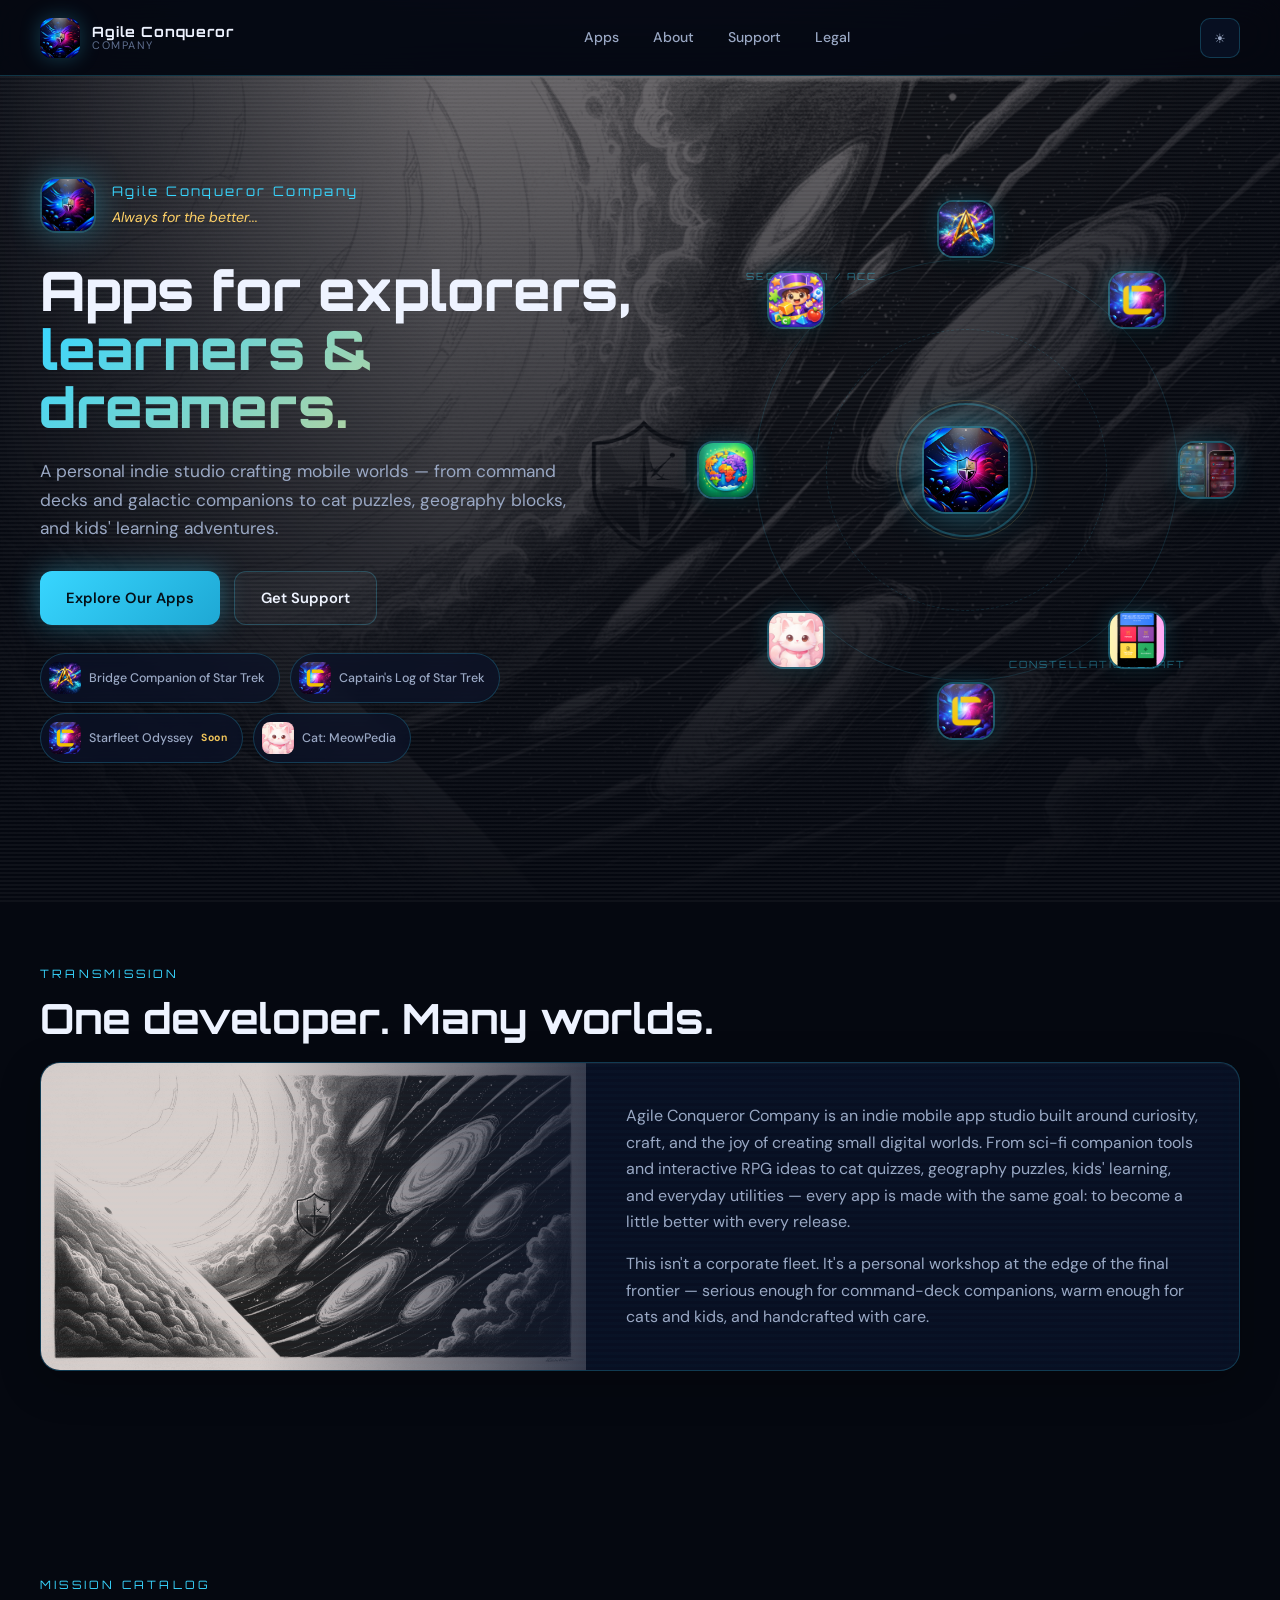
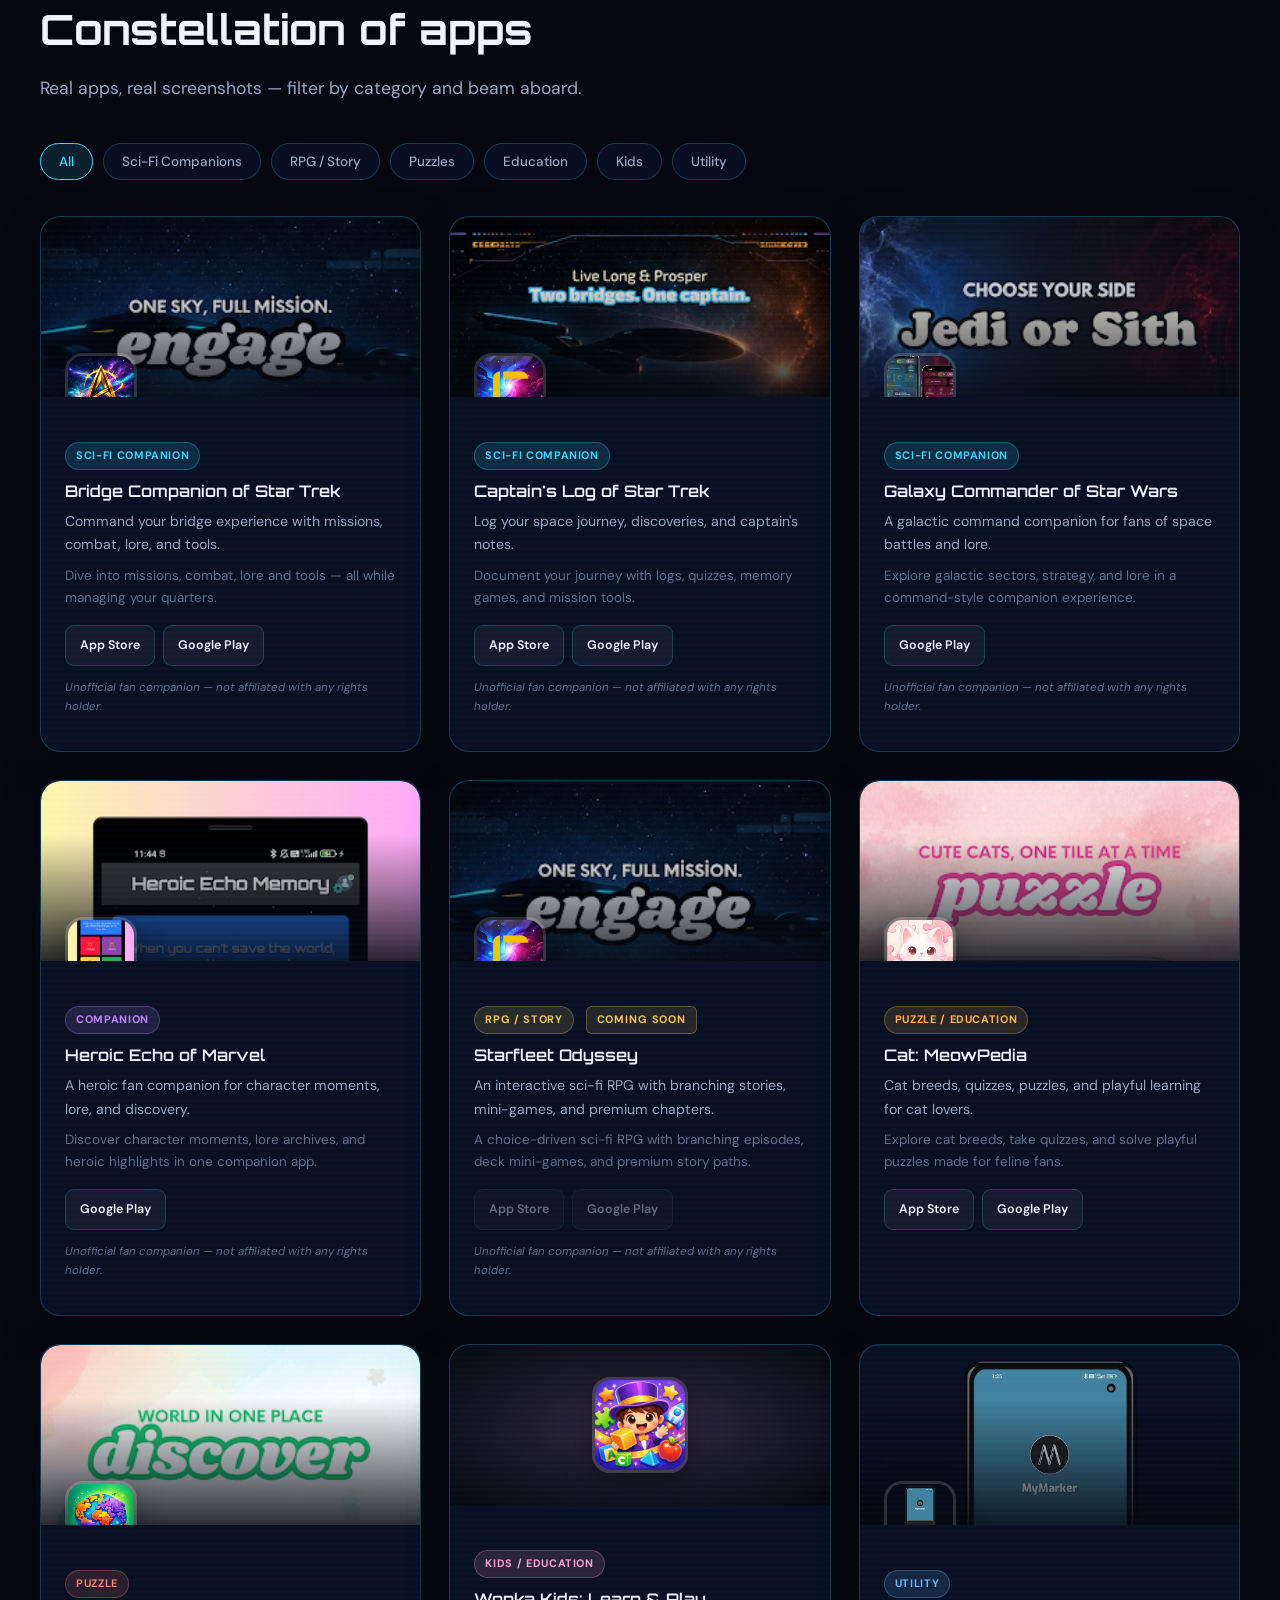
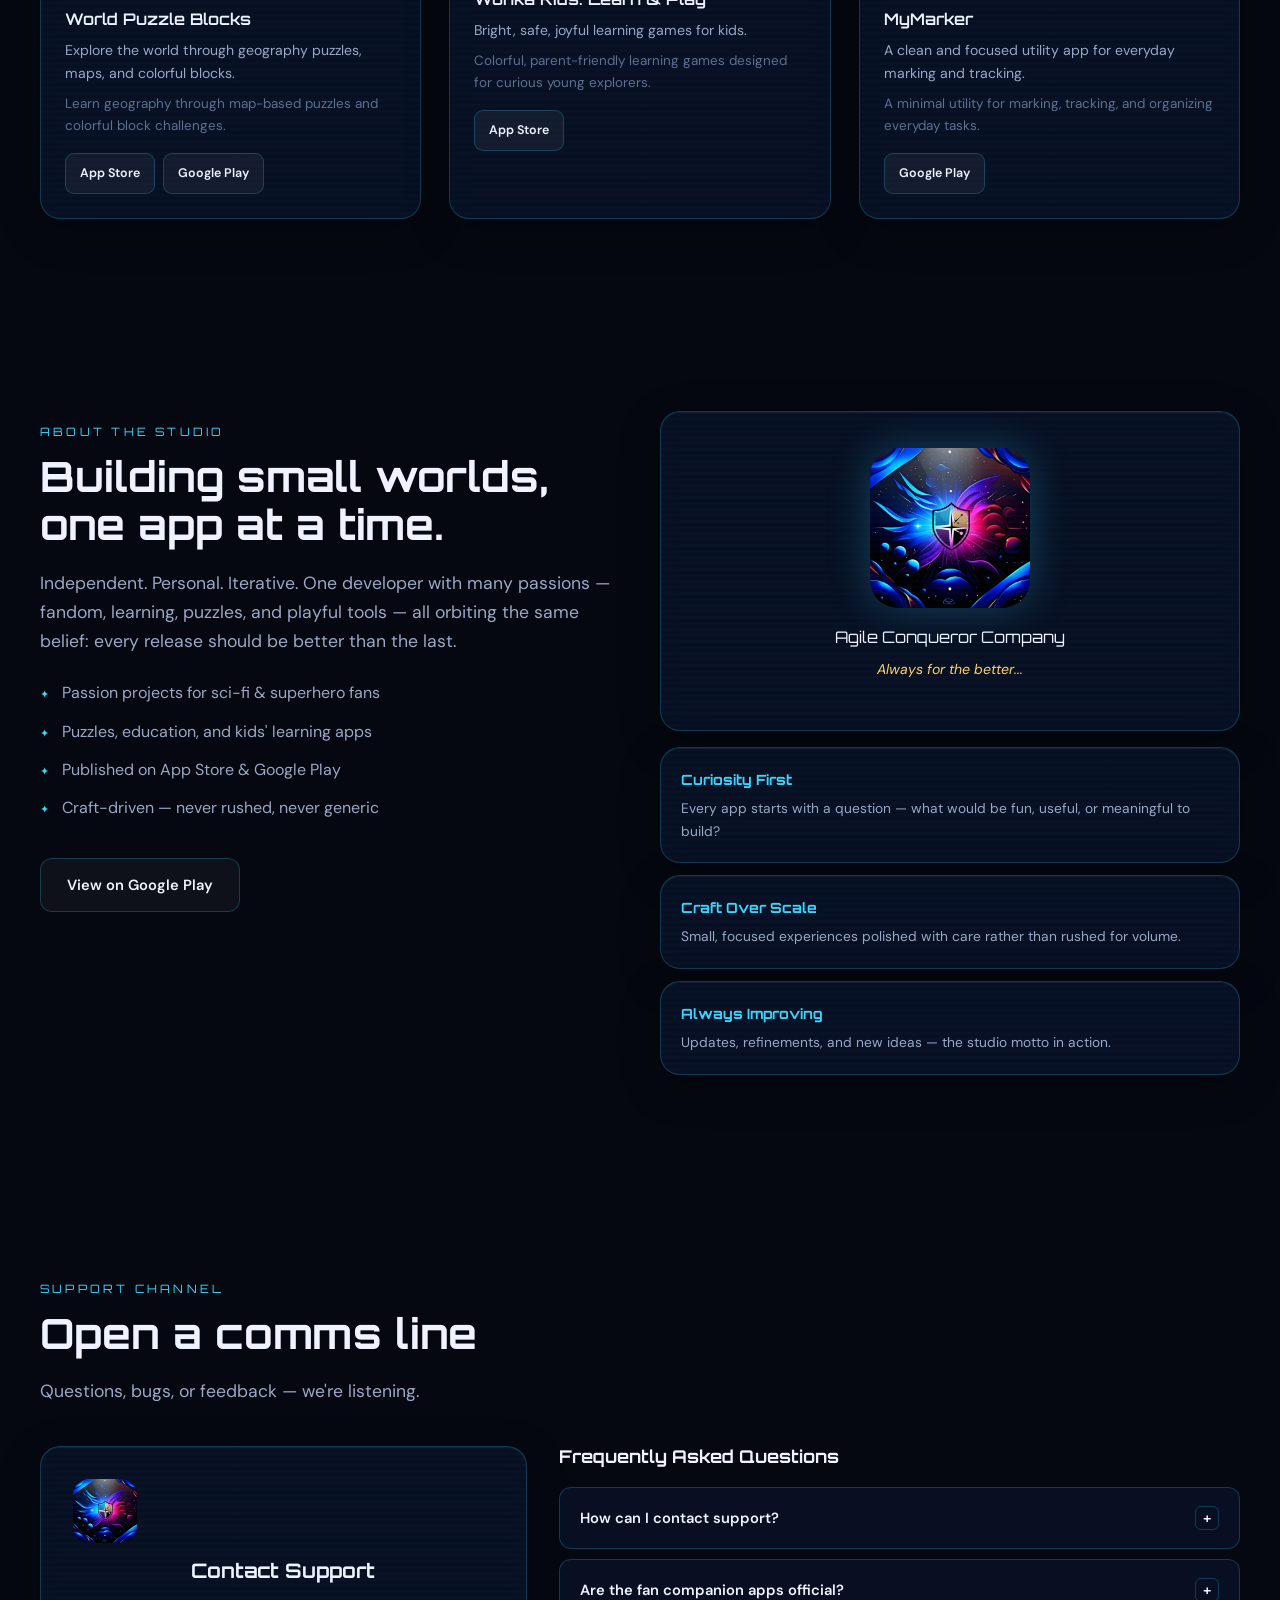
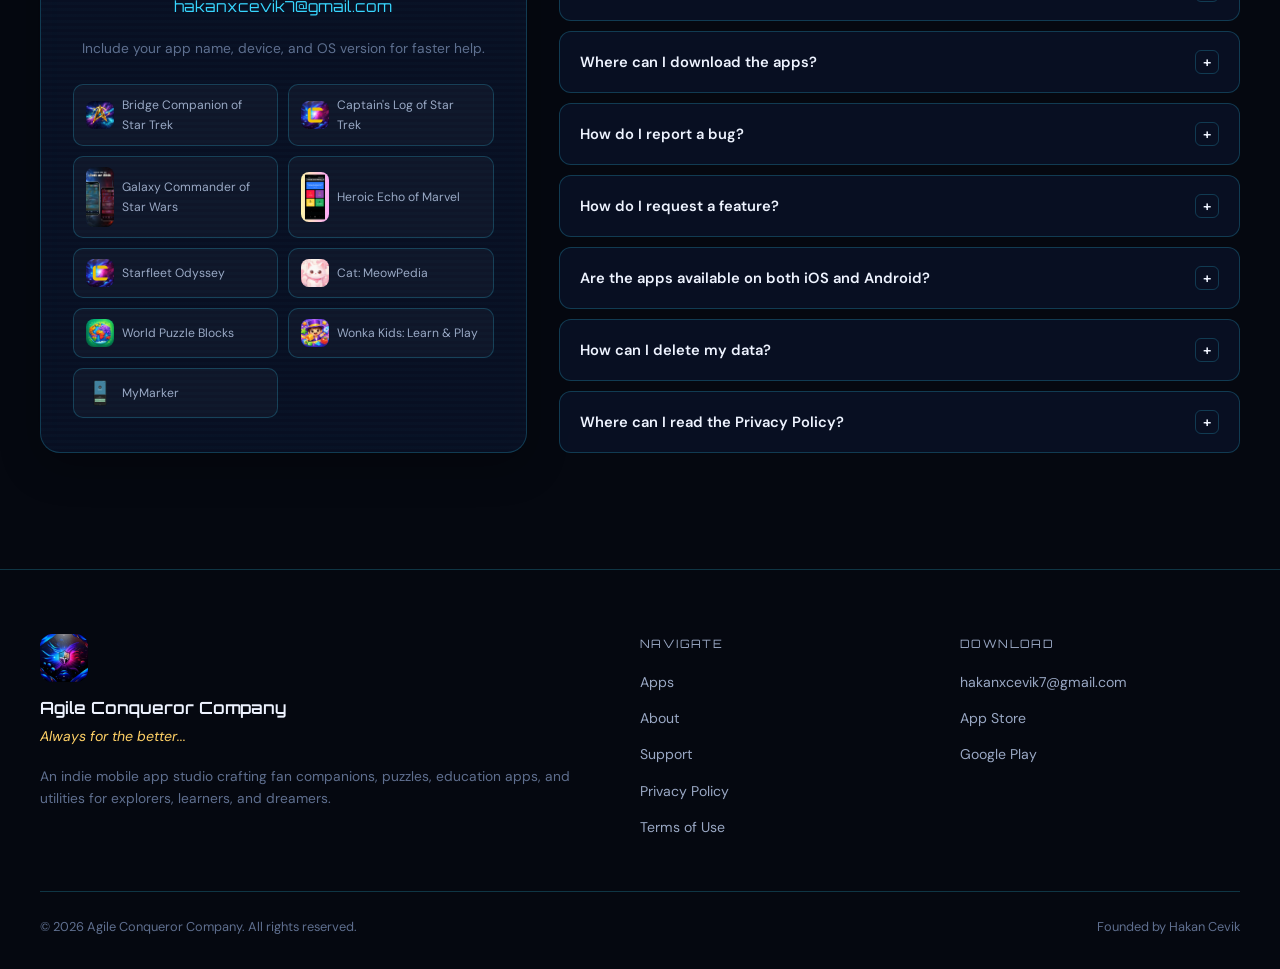
==== commit 50592131: "Redesign studio site with real store artwork and cosmic theme. Use Google Play developer logo, cover" ====
--- a/index.html
+++ b/index.html
@@ -10,28 +10,33 @@
   <meta property="og:title" content="Agile Conqueror Company — Indie Mobile App Studio" />
   <meta property="og:description" content="Apps for explorers, learners, and dreamers. Fan companions, puzzles, education, and sci-fi RPG experiences." />
   <meta property="og:url" content="https://cevik10.github.io/" />
-  <meta property="og:image" content="https://cevik10.github.io/assets/images/og-placeholder.svg" />
+  <meta property="og:image" content="https://cevik10.github.io/assets/images/studio/cover.jpg" />
   <meta name="twitter:card" content="summary_large_image" />
   <meta name="twitter:title" content="Agile Conqueror Company" />
   <meta name="twitter:description" content="Indie mobile app studio — Always for the better..." />
-  <meta name="twitter:image" content="https://cevik10.github.io/assets/images/og-placeholder.svg" />
-  <link rel="icon" href="data:image/svg+xml,<svg xmlns='http://www.w3.org/2000/svg' viewBox='0 0 100 100'><rect fill='%230B1020' width='100' height='100' rx='20'/><path fill='%232DD4BF' d='M50 20 L75 70 L25 70 Z'/><circle fill='%23F5C542' cx='50' cy='55' r='6'/></svg>" />
+  <meta name="twitter:image" content="https://cevik10.github.io/assets/images/studio/cover.jpg" />
+  <link rel="icon" id="dynamic-favicon" href="assets/images/studio/logo.png" />
   <link rel="stylesheet" href="css/styles.css" />
 </head>
 <body>
-  <div class="starfield" aria-hidden="true"></div>
+  <div class="cosmos" aria-hidden="true">
+    <div class="starfield"></div>
+    <div class="nebula nebula-1"></div>
+    <div class="nebula nebula-2"></div>
+    <div class="nebula nebula-3"></div>
+    <div class="shooting-stars"></div>
+  </div>
+
   <a class="skip-link" href="#main">Skip to content</a>
 
   <header class="site-header">
     <div class="container nav-inner">
       <a class="brand" href="/" aria-label="Agile Conqueror Company home">
-        <span class="brand-mark" aria-hidden="true">
-          <svg viewBox="0 0 24 24" fill="none" stroke="currentColor" stroke-width="2">
-            <path d="M12 3 L20 18 H4 Z" stroke="#0B1020" fill="#0B1020"/>
-            <circle cx="12" cy="14" r="2" fill="#F5C542"/>
-          </svg>
+        <img class="brand-logo" data-studio-logo src="assets/images/studio/logo.png" alt="" width="40" height="40" />
+        <span class="brand-text">
+          <span class="brand-name">Agile Conqueror</span>
+          <span class="brand-sub">Company</span>
         </span>
-        <span>Agile Conqueror</span>
       </a>
 
       <nav aria-label="Main navigation">
@@ -55,108 +60,131 @@
   </header>
 
   <main id="main">
-    <!-- Hero -->
     <section class="hero" aria-labelledby="hero-title">
-      <div class="container hero-grid">
-        <div class="hero-content reveal">
-          <p class="hero-tagline">Agile Conqueror Company</p>
-          <h1 id="hero-title" class="hero-title">Apps for explorers, learners, and dreamers.</h1>
-          <p class="hero-subtitle">Agile Conqueror Company builds mobile experiences across galaxies, classrooms, puzzles, and living rooms.</p>
+      <div class="hero-cover-wrap" aria-hidden="true">
+        <img class="hero-cover-img" data-studio-cover src="assets/images/studio/cover.jpg" alt="" />
+        <div class="hero-cover-vignette"></div>
+        <div class="hero-scanlines"></div>
+      </div>
+
+      <div class="container hero-layout">
+        <div class="hero-copy reveal">
+          <div class="hero-studio-badge">
+            <img data-studio-logo src="assets/images/studio/logo.png" alt="" width="56" height="56" />
+            <div>
+              <p class="hero-tagline">Agile Conqueror Company</p>
+              <p class="hero-motto-inline">Always for the better...</p>
+            </div>
+          </div>
+          <h1 id="hero-title" class="hero-title">
+            <span class="hero-title-line">Apps for explorers,</span>
+            <span class="hero-title-line accent">learners & dreamers.</span>
+          </h1>
+          <p class="hero-subtitle">A personal indie studio crafting mobile worlds — from command decks and galactic companions to cat puzzles, geography blocks, and kids' learning adventures.</p>
           <div class="hero-cta">
             <a class="btn btn-primary" href="#apps">Explore Our Apps</a>
             <a class="btn btn-secondary" href="#support">Get Support</a>
           </div>
-          <p class="hero-motto">Always for the better...</p>
-        </div>
-
-        <div class="bridge-viewport reveal" aria-hidden="true">
-          <div class="hud-corner tl"></div>
-          <div class="hud-corner tr"></div>
-          <div class="hud-corner bl"></div>
-          <div class="hud-corner br"></div>
-          <div class="viewport-frame">
-            <div class="viewport-inner">
-              <div class="constellation" id="constellation"></div>
-            </div>
-          </div>
-        </div>
-      </div>
-    </section>
-
-    <!-- Studio Story -->
-    <section class="section" aria-labelledby="story-title">
+          <div class="featured-strip" id="featured-strip" aria-label="Featured apps"></div>
+        </div>
+
+        <div class="hero-orbit-stage reveal" aria-hidden="true">
+          <div class="orbit-rings">
+            <div class="orbit-ring-outer"></div>
+            <div class="orbit-ring-mid"></div>
+            <div class="orbit-ring-inner"></div>
+          </div>
+          <div class="orbit-core">
+            <img data-studio-logo src="assets/images/studio/logo.png" alt="" width="88" height="88" />
+            <div class="orbit-core-pulse"></div>
+          </div>
+          <div class="orbit-ring" id="orbit-ring"></div>
+          <div class="hud-readout hud-readout--tl">SECTOR 07 / ACC</div>
+          <div class="hud-readout hud-readout--br">CONSTELLATION CRAFT</div>
+        </div>
+      </div>
+    </section>
+
+    <section class="section section--tight" aria-labelledby="story-title">
       <div class="container reveal">
-        <p class="section-label">Our Story</p>
+        <p class="section-label">Transmission</p>
         <h2 id="story-title" class="section-title">One developer. Many worlds.</h2>
-        <div class="panel story-panel">
-          <p>Agile Conqueror Company is an indie mobile app studio built around curiosity, craft, and the joy of creating small digital worlds. From sci-fi companion tools and interactive RPG ideas to cat quizzes, geography puzzles, kids' learning, and everyday utilities — every app is made with the same goal: to become a little better with every release.</p>
-          <p>Each project is a different constellation in the same sky — serious enough for command-deck companions, warm enough for cats and kids, and personal enough to feel handcrafted.</p>
-        </div>
-      </div>
-    </section>
-
-    <!-- Apps -->
+        <div class="panel story-panel story-panel--wide">
+          <div class="story-visual">
+            <img data-studio-cover src="assets/images/studio/cover.jpg" alt="Agile Conqueror Company studio artwork" loading="lazy" />
+          </div>
+          <div class="story-text">
+            <p>Agile Conqueror Company is an indie mobile app studio built around curiosity, craft, and the joy of creating small digital worlds. From sci-fi companion tools and interactive RPG ideas to cat quizzes, geography puzzles, kids' learning, and everyday utilities — every app is made with the same goal: to become a little better with every release.</p>
+            <p>This isn't a corporate fleet. It's a personal workshop at the edge of the final frontier — serious enough for command-deck companions, warm enough for cats and kids, and handcrafted with care.</p>
+          </div>
+        </div>
+      </div>
+    </section>
+
     <section class="section" id="apps" aria-labelledby="apps-title">
       <div class="container reveal">
-        <p class="section-label">App Catalog</p>
-        <h2 id="apps-title" class="section-title">Our constellation of apps</h2>
-        <p class="section-lead">Fan companions, puzzles, education, kids' learning, and utilities — filter by category to explore.</p>
-
+        <p class="section-label">Mission Catalog</p>
+        <h2 id="apps-title" class="section-title">Constellation of apps</h2>
+        <p class="section-lead">Real apps, real screenshots — filter by category and beam aboard.</p>
         <div class="filter-bar" id="filter-bar" role="toolbar" aria-label="Filter apps by category"></div>
         <div class="apps-grid" id="apps-grid"></div>
       </div>
     </section>
 
-    <!-- About -->
     <section class="section" id="about" aria-labelledby="about-title">
       <div class="container">
         <div class="about-grid">
           <div class="reveal">
-            <p class="section-label">About</p>
+            <p class="section-label">About the Studio</p>
             <h2 id="about-title" class="section-title">Building small worlds, one app at a time.</h2>
-            <p class="section-lead" style="margin-bottom: 0;">Agile Conqueror Company is an independent studio — not a corporate team, not a faceless brand. Just one developer with many passions and a commitment to iteration.</p>
+            <p class="section-lead" style="margin-bottom: 0;">Independent. Personal. Iterative. One developer with many passions — fandom, learning, puzzles, and playful tools — all orbiting the same belief: every release should be better than the last.</p>
             <ul class="about-list">
-              <li>Passion for fandom, learning, puzzles, and playful tools</li>
-              <li>Built independently on iOS and Android</li>
-              <li>Every release aims to be better than the last</li>
-              <li>Warm, curious, and craft-driven by design</li>
+              <li>Passion projects for sci-fi & superhero fans</li>
+              <li>Puzzles, education, and kids' learning apps</li>
+              <li>Published on App Store & Google Play</li>
+              <li>Craft-driven — never rushed, never generic</li>
             </ul>
-          </div>
-          <div class="values-grid reveal">
-            <div class="panel value-card">
-              <h3>Curiosity First</h3>
-              <p>Every app starts with a question — what would be fun, useful, or meaningful to build?</p>
+            <a class="btn btn-secondary" href="https://play.google.com/store/apps/dev?id=5496923901044457269" target="_blank" rel="noopener noreferrer" style="margin-top: 24px;">View on Google Play</a>
+          </div>
+          <div class="about-visual reveal">
+            <div class="panel about-logo-panel">
+              <img data-studio-logo src="assets/images/studio/logo.png" alt="Agile Conqueror Company" width="160" height="160" loading="lazy" />
+              <p class="about-logo-caption">Agile Conqueror Company</p>
+              <p class="footer-tagline">Always for the better...</p>
             </div>
-            <div class="panel value-card">
-              <h3>Craft Over Scale</h3>
-              <p>Small, focused experiences polished with care rather than rushed for volume.</p>
+            <div class="values-grid">
+              <div class="panel value-card">
+                <h3>Curiosity First</h3>
+                <p>Every app starts with a question — what would be fun, useful, or meaningful to build?</p>
+              </div>
+              <div class="panel value-card">
+                <h3>Craft Over Scale</h3>
+                <p>Small, focused experiences polished with care rather than rushed for volume.</p>
+              </div>
+              <div class="panel value-card">
+                <h3>Always Improving</h3>
+                <p>Updates, refinements, and new ideas — the studio motto in action.</p>
+              </div>
             </div>
-            <div class="panel value-card">
-              <h3>Always Improving</h3>
-              <p>Updates, refinements, and new ideas — because "Always for the better..." is not just a tagline.</p>
-            </div>
-          </div>
-        </div>
-      </div>
-    </section>
-
-    <!-- Support -->
+          </div>
+        </div>
+      </div>
+    </section>
+
     <section class="section" id="support" aria-labelledby="support-title">
       <div class="container">
-        <p class="section-label reveal">Support</p>
-        <h2 id="support-title" class="section-title reveal">We're here to help</h2>
-        <p class="section-lead reveal">Questions, bugs, or feedback — reach out anytime.</p>
+        <p class="section-label reveal">Support Channel</p>
+        <h2 id="support-title" class="section-title reveal">Open a comms line</h2>
+        <p class="section-lead reveal">Questions, bugs, or feedback — we're listening.</p>
 
         <div class="support-grid">
           <div class="panel contact-card reveal">
-            <div class="contact-icon" aria-hidden="true">✉️</div>
+            <img data-studio-logo src="assets/images/studio/logo.png" alt="" width="64" height="64" style="border-radius: 16px; margin-bottom: 16px;" />
             <h3 class="section-title" style="font-size: 1.25rem; margin-bottom: 12px;">Contact Support</h3>
             <a class="contact-email" href="mailto:hakanxcevik7@gmail.com">hakanxcevik7@gmail.com</a>
-            <p style="color: var(--text-muted); font-size: 0.88rem; margin-top: 16px;">Include your app name, device, and OS version for faster help.</p>
-
+            <p class="contact-hint">Include your app name, device, and OS version for faster help.</p>
             <div class="support-apps" id="support-apps" aria-label="Quick links to apps"></div>
           </div>
-
           <div class="reveal">
             <h3 class="section-title" style="font-size: 1.1rem; margin-bottom: 20px;">Frequently Asked Questions</h3>
             <div class="faq-list" id="faq-list"></div>
@@ -169,7 +197,8 @@
   <footer class="site-footer">
     <div class="container">
       <div class="footer-grid">
-        <div>
+        <div class="footer-brand-col">
+          <img data-studio-logo src="assets/images/studio/logo.png" alt="" width="48" height="48" class="footer-logo" />
           <p class="footer-brand">Agile Conqueror Company</p>
           <p class="footer-tagline">Always for the better...</p>
           <p class="footer-text">An indie mobile app studio crafting fan companions, puzzles, education apps, and utilities for explorers, learners, and dreamers.</p>
@@ -185,16 +214,12 @@
           </ul>
         </div>
         <div>
-          <p class="footer-heading">Connect</p>
+          <p class="footer-heading">Download</p>
           <ul class="footer-links">
             <li><a href="mailto:hakanxcevik7@gmail.com">hakanxcevik7@gmail.com</a></li>
-            <li><a href="https://apps.apple.com/us/iphone/search?term=hakan%20cevik" target="_blank" rel="noopener noreferrer">App Store</a></li>
+            <li><a href="https://apps.apple.com/us/developer/hakan-cevik/id1852694895" target="_blank" rel="noopener noreferrer">App Store</a></li>
             <li><a href="https://play.google.com/store/apps/dev?id=5496923901044457269" target="_blank" rel="noopener noreferrer">Google Play</a></li>
           </ul>
-          <div class="social-links" style="margin-top: 16px;" aria-label="Social links">
-            <a class="social-link" href="#" aria-label="Twitter (placeholder)" title="Coming soon">𝕏</a>
-            <a class="social-link" href="#" aria-label="GitHub (placeholder)" title="Coming soon">GH</a>
-          </div>
         </div>
       </div>
       <div class="footer-bottom">
--- a/css/styles.css
+++ b/css/styles.css
@@ -1,49 +1,42 @@
-/* Agile Conqueror Company — Constellation Craft Design System */
-
-@import url("https://fonts.googleapis.com/css2?family=DM+Sans:ital,opsz,wght@0,9..40,400;0,9..40,500;0,9..40,600;0,9..40,700;1,9..40,400&family=Orbitron:wght@500;600;700&display=swap");
+/* Agile Conqueror Company — Constellation Craft v2 */
+
+@import url("https://fonts.googleapis.com/css2?family=DM+Sans:ital,opsz,wght@0,9..40,400;0,9..40,500;0,9..40,600;0,9..40,700&family=Orbitron:wght@500;600;700;800&display=swap");
 
 :root {
-  --bg-deep: #0b1020;
-  --bg-space: #12182b;
-  --bg-panel: rgba(18, 24, 43, 0.72);
-  --text-primary: #e8edf8;
-  --text-secondary: #94a3b8;
-  --text-muted: #64748b;
-  --border-glow: rgba(45, 212, 191, 0.28);
-  --focus-ring: #38bdf8;
-
-  --sci-fi: #2dd4bf;
-  --sci-fi-gold: #f5c542;
-  --rpg: #818cf8;
-  --rpg-gold: #e8b84a;
-  --companion: #a78bfa;
-  --puzzle-coral: #ff6b6b;
-  --puzzle-blue: #4ecdc4;
-  --education-amber: #f59e0b;
-  --education-sage: #84cc16;
-  --kids-pink: #f9a8d4;
-  --kids-mint: #a7f3d0;
-  --utility-silver: #94a3b8;
-  --utility-blue: #60a5fa;
-
-  --font-heading: "Orbitron", "Exo 2", sans-serif;
-  --font-body: "DM Sans", "Outfit", sans-serif;
-  --radius-panel: 18px;
+  --bg-deep: #050810;
+  --bg-space: #0a1022;
+  --bg-panel: rgba(10, 18, 40, 0.78);
+  --text-primary: #eef3ff;
+  --text-secondary: #9aa8c4;
+  --text-muted: #5f6f8f;
+  --border-glow: rgba(56, 214, 255, 0.22);
+  --focus-ring: #38d6ff;
+
+  --sci-fi: #38d6ff;
+  --sci-fi-gold: #ffd166;
+  --rpg: #9b8cff;
+  --rpg-gold: #f0c45a;
+  --companion: #c084fc;
+  --puzzle-coral: #ff7b6b;
+  --puzzle-blue: #4ee8d5;
+  --education-amber: #ffb347;
+  --education-sage: #8fd14a;
+  --kids-pink: #ff9ed8;
+  --kids-mint: #7dffc8;
+  --utility-silver: #a8b4cc;
+  --utility-blue: #6eb6ff;
+
+  --font-heading: "Orbitron", sans-serif;
+  --font-body: "DM Sans", sans-serif;
+  --radius-panel: 20px;
   --radius-btn: 12px;
-  --nav-height: 72px;
-  --max-width: 1180px;
-  --transition: 0.25s cubic-bezier(0.4, 0, 0.2, 1);
-}
-
-*,
-*::before,
-*::after {
-  box-sizing: border-box;
-}
-
-html {
-  scroll-behavior: smooth;
-}
+  --nav-height: 76px;
+  --max-width: 1200px;
+  --transition: 0.28s cubic-bezier(0.4, 0, 0.2, 1);
+}
+
+*, *::before, *::after { box-sizing: border-box; }
+html { scroll-behavior: smooth; }
 
 body {
   margin: 0;
@@ -57,534 +50,323 @@
 }
 
 body.light-mode {
-  --bg-deep: #f0f4ff;
-  --bg-space: #e2e8f5;
-  --bg-panel: rgba(255, 255, 255, 0.82);
-  --text-primary: #0f172a;
-  --text-secondary: #475569;
-  --text-muted: #64748b;
-  --border-glow: rgba(45, 212, 191, 0.45);
-}
-
-img {
-  max-width: 100%;
-  height: auto;
-}
-
-a {
-  color: var(--sci-fi);
-  text-decoration: none;
-  transition: color var(--transition);
-}
-
-a:hover {
-  color: var(--sci-fi-gold);
-}
+  --bg-deep: #e8eef9;
+  --bg-space: #d5dff0;
+  --bg-panel: rgba(255, 255, 255, 0.86);
+  --text-primary: #0c1428;
+  --text-secondary: #3d4f6f;
+  --text-muted: #5c6d8a;
+  --border-glow: rgba(20, 120, 200, 0.28);
+}
+
+img { max-width: 100%; height: auto; display: block; }
+a { color: var(--sci-fi); text-decoration: none; transition: color var(--transition); }
+a:hover { color: var(--sci-fi-gold); }
 
 .skip-link {
-  position: absolute;
-  top: -100px;
-  left: 16px;
-  z-index: 10000;
-  padding: 10px 16px;
-  background: var(--sci-fi);
-  color: var(--bg-deep);
-  border-radius: 8px;
-  font-weight: 600;
-}
-
-.skip-link:focus {
-  top: 16px;
-}
-
-/* Starfield background */
+  position: absolute; top: -100px; left: 16px; z-index: 10000;
+  padding: 10px 16px; background: var(--sci-fi); color: var(--bg-deep);
+  border-radius: 8px; font-weight: 600;
+}
+.skip-link:focus { top: 16px; }
+
+/* Cosmos background */
+.cosmos {
+  position: fixed; inset: 0; z-index: -3; overflow: hidden;
+  background: radial-gradient(ellipse 120% 80% at 50% -20%, #121e42 0%, var(--bg-deep) 55%);
+}
+
 .starfield {
-  position: fixed;
-  inset: 0;
-  z-index: -2;
-  background:
-    radial-gradient(ellipse 80% 60% at 20% 10%, rgba(45, 212, 191, 0.08), transparent 55%),
-    radial-gradient(ellipse 70% 50% at 80% 80%, rgba(129, 140, 248, 0.1), transparent 55%),
-    radial-gradient(ellipse 60% 40% at 50% 50%, rgba(245, 197, 66, 0.04), transparent 60%),
-    linear-gradient(180deg, var(--bg-deep) 0%, var(--bg-space) 100%);
-}
-
-.starfield::before {
-  content: "";
-  position: absolute;
-  inset: 0;
+  position: absolute; inset: 0;
   background-image:
-    radial-gradient(1px 1px at 10% 20%, rgba(255, 255, 255, 0.7), transparent),
-    radial-gradient(1px 1px at 30% 65%, rgba(255, 255, 255, 0.5), transparent),
-    radial-gradient(1.5px 1.5px at 55% 15%, rgba(255, 255, 255, 0.6), transparent),
-    radial-gradient(1px 1px at 70% 45%, rgba(255, 255, 255, 0.4), transparent),
-    radial-gradient(1px 1px at 85% 75%, rgba(255, 255, 255, 0.55), transparent),
-    radial-gradient(1.5px 1.5px at 15% 85%, rgba(255, 255, 255, 0.45), transparent),
-    radial-gradient(1px 1px at 45% 40%, rgba(255, 255, 255, 0.35), transparent),
-    radial-gradient(1px 1px at 92% 12%, rgba(255, 255, 255, 0.5), transparent);
-  background-size: 100% 100%;
-  animation: drift 120s linear infinite;
-}
-
-.starfield::after {
-  content: "";
-  position: absolute;
-  inset: 0;
-  opacity: 0.03;
-  background-image:
-    linear-gradient(rgba(45, 212, 191, 0.4) 1px, transparent 1px),
-    linear-gradient(90deg, rgba(45, 212, 191, 0.4) 1px, transparent 1px);
-  background-size: 48px 48px;
-  pointer-events: none;
-}
-
-@keyframes drift {
-  from { transform: translateY(0); }
-  to { transform: translateY(-40px); }
-}
-
-/* Layout */
-.container {
-  width: min(100% - 40px, var(--max-width));
-  margin-inline: auto;
-}
-
-.section {
-  padding: 96px 0;
-}
+    radial-gradient(1.2px 1.2px at 7% 12%, rgba(255,255,255,.75), transparent),
+    radial-gradient(1px 1px at 22% 48%, rgba(255,255,255,.45), transparent),
+    radial-gradient(1.5px 1.5px at 41% 22%, rgba(255,255,255,.6), transparent),
+    radial-gradient(1px 1px at 63% 67%, rgba(255,255,255,.4), transparent),
+    radial-gradient(1.2px 1.2px at 78% 18%, rgba(255,255,255,.55), transparent),
+    radial-gradient(1px 1px at 88% 72%, rgba(255,255,255,.35), transparent),
+    radial-gradient(1.5px 1.5px at 15% 82%, rgba(255,255,255,.5), transparent),
+    radial-gradient(1px 1px at 52% 88%, rgba(255,255,255,.3), transparent),
+    radial-gradient(1px 1px at 93% 38%, rgba(255,255,255,.45), transparent);
+  animation: drift 140s linear infinite;
+}
+
+.nebula {
+  position: absolute; border-radius: 50%; filter: blur(80px); opacity: 0.45;
+  animation: nebula-drift 25s ease-in-out infinite alternate;
+}
+.nebula-1 { width: 55vw; height: 55vw; top: -10%; left: -15%; background: radial-gradient(circle, rgba(56,214,255,.18), transparent 70%); }
+.nebula-2 { width: 45vw; height: 45vw; bottom: -5%; right: -10%; background: radial-gradient(circle, rgba(155,140,255,.16), transparent 70%); animation-delay: -8s; }
+.nebula-3 { width: 35vw; height: 35vw; top: 40%; left: 35%; background: radial-gradient(circle, rgba(255,209,102,.08), transparent 70%); animation-delay: -14s; }
+
+.shooting-stars::before,
+.shooting-stars::after {
+  content: ""; position: absolute; width: 120px; height: 2px;
+  background: linear-gradient(90deg, rgba(255,255,255,.8), transparent);
+  border-radius: 2px; opacity: 0;
+  animation: shoot 8s ease-in-out infinite;
+}
+.shooting-stars::before { top: 18%; left: 10%; transform: rotate(-18deg); }
+.shooting-stars::after { top: 42%; left: 65%; transform: rotate(-12deg); animation-delay: 4.5s; }
+
+@keyframes drift { to { transform: translateY(-50px); } }
+@keyframes nebula-drift { to { transform: translate(30px, -20px) scale(1.05); } }
+@keyframes shoot {
+  0%, 80%, 100% { opacity: 0; transform: translateX(0) rotate(-18deg); }
+  82% { opacity: 1; }
+  90% { opacity: 0; transform: translateX(280px) rotate(-18deg); }
+}
+
+.container { width: min(100% - 40px, var(--max-width)); margin-inline: auto; }
+.section { padding: 96px 0; }
+.section--tight { padding-top: 48px; }
 
 .section-label {
-  font-family: var(--font-heading);
-  font-size: 0.75rem;
-  letter-spacing: 0.2em;
-  text-transform: uppercase;
-  color: var(--sci-fi);
-  margin-bottom: 12px;
-}
-
+  font-family: var(--font-heading); font-size: 0.72rem;
+  letter-spacing: 0.28em; text-transform: uppercase;
+  color: var(--sci-fi); margin-bottom: 12px;
+}
 .section-title {
-  font-family: var(--font-heading);
-  font-size: clamp(1.75rem, 4vw, 2.5rem);
-  font-weight: 700;
-  line-height: 1.2;
-  margin: 0 0 20px;
-}
-
-.section-lead {
-  font-size: 1.125rem;
-  color: var(--text-secondary);
-  max-width: 640px;
-  margin: 0 0 40px;
-}
-
-/* Navigation */
+  font-family: var(--font-heading); font-size: clamp(1.8rem, 4vw, 2.6rem);
+  font-weight: 700; line-height: 1.15; margin: 0 0 20px;
+}
+.section-lead { font-size: 1.1rem; color: var(--text-secondary); max-width: 620px; margin: 0 0 40px; }
+
+/* Header */
 .site-header {
-  position: sticky;
-  top: 0;
-  z-index: 1000;
-  height: var(--nav-height);
-  background: rgba(11, 16, 32, 0.85);
-  backdrop-filter: blur(16px);
+  position: sticky; top: 0; z-index: 1000; height: var(--nav-height);
+  background: rgba(5, 8, 16, 0.82); backdrop-filter: blur(18px);
   border-bottom: 1px solid var(--border-glow);
 }
-
-body.light-mode .site-header {
-  background: rgba(240, 244, 255, 0.9);
-}
-
-.nav-inner {
-  display: flex;
-  align-items: center;
-  justify-content: space-between;
-  height: var(--nav-height);
-  gap: 24px;
-}
-
-.brand {
-  display: flex;
-  align-items: center;
-  gap: 12px;
-  color: var(--text-primary);
-  font-family: var(--font-heading);
-  font-size: 0.95rem;
-  font-weight: 600;
-  letter-spacing: 0.04em;
-}
-
-.brand:hover {
-  color: var(--sci-fi);
-}
-
-.brand-mark {
-  width: 36px;
-  height: 36px;
-  border-radius: 10px;
-  background: linear-gradient(135deg, var(--sci-fi), var(--rpg));
-  display: grid;
-  place-items: center;
-  box-shadow: 0 0 20px rgba(45, 212, 191, 0.35);
-}
-
-.brand-mark svg {
-  width: 20px;
-  height: 20px;
-}
-
-.nav-links {
-  display: flex;
-  align-items: center;
-  gap: 8px;
-  list-style: none;
-  margin: 0;
-  padding: 0;
-}
-
+body.light-mode .site-header { background: rgba(232, 238, 249, 0.9); }
+
+.nav-inner { display: flex; align-items: center; justify-content: space-between; height: var(--nav-height); gap: 20px; }
+
+.brand { display: flex; align-items: center; gap: 12px; color: var(--text-primary); }
+.brand:hover { color: var(--sci-fi); }
+.brand-logo { border-radius: 12px; box-shadow: 0 0 20px rgba(56,214,255,.25); }
+.brand-text { display: flex; flex-direction: column; line-height: 1.1; }
+.brand-name { font-family: var(--font-heading); font-size: 0.88rem; font-weight: 700; letter-spacing: 0.06em; }
+.brand-sub { font-size: 0.68rem; color: var(--text-muted); letter-spacing: 0.14em; text-transform: uppercase; }
+
+.nav-links { display: flex; align-items: center; gap: 6px; list-style: none; margin: 0; padding: 0; }
 .nav-links a {
-  display: block;
-  padding: 8px 14px;
-  color: var(--text-secondary);
-  font-size: 0.9rem;
-  font-weight: 500;
-  border-radius: 8px;
+  display: block; padding: 8px 14px; color: var(--text-secondary);
+  font-size: 0.88rem; font-weight: 500; border-radius: 8px;
   transition: color var(--transition), background var(--transition);
 }
-
-.nav-links a:hover,
-.nav-links a:focus-visible {
-  color: var(--text-primary);
-  background: rgba(45, 212, 191, 0.1);
-}
-
-.nav-actions {
-  display: flex;
-  align-items: center;
-  gap: 8px;
-}
-
+.nav-links a:hover, .nav-links a:focus-visible { color: var(--text-primary); background: rgba(56,214,255,.08); }
+
+.nav-actions { display: flex; align-items: center; gap: 8px; }
 .icon-btn {
-  display: grid;
-  place-items: center;
-  width: 40px;
-  height: 40px;
+  display: grid; place-items: center; width: 40px; height: 40px;
+  border: 1px solid var(--border-glow); border-radius: 10px;
+  background: var(--bg-panel); color: var(--text-secondary); cursor: pointer;
+}
+.icon-btn:hover, .icon-btn:focus-visible { border-color: var(--sci-fi); color: var(--sci-fi); outline: none; }
+.menu-toggle { display: none; }
+
+/* Panels & buttons */
+.panel {
+  background: var(--bg-panel); border: 1px solid var(--border-glow);
+  border-radius: var(--radius-panel); backdrop-filter: blur(14px);
+  box-shadow: inset 0 1px 0 rgba(255,255,255,.05), 0 12px 40px rgba(0,0,0,.28);
+  position: relative; overflow: hidden;
+}
+.panel::after {
+  content: ""; position: absolute; inset: 0; pointer-events: none;
+  background: repeating-linear-gradient(0deg, transparent, transparent 3px, rgba(56,214,255,.015) 3px, rgba(56,214,255,.015) 6px);
+}
+
+.btn {
+  display: inline-flex; align-items: center; justify-content: center; gap: 8px;
+  padding: 14px 26px; font-family: var(--font-body); font-size: 0.92rem; font-weight: 600;
+  border-radius: var(--radius-btn); border: none; cursor: pointer;
+  transition: transform var(--transition), box-shadow var(--transition); text-decoration: none;
+}
+.btn:focus-visible { outline: 2px solid var(--focus-ring); outline-offset: 3px; }
+
+.btn-primary {
+  background: linear-gradient(135deg, var(--sci-fi), #1ea8d4);
+  color: #041018; box-shadow: 0 0 28px rgba(56,214,255,.35);
+}
+.btn-primary:hover { transform: translateY(-2px); box-shadow: 0 0 40px rgba(56,214,255,.5); color: #041018; }
+
+.btn-secondary {
+  background: rgba(255,255,255,.04); color: var(--text-primary);
   border: 1px solid var(--border-glow);
-  border-radius: 10px;
-  background: var(--bg-panel);
-  color: var(--text-secondary);
-  cursor: pointer;
-  transition: border-color var(--transition), color var(--transition);
-}
-
-.icon-btn:hover,
-.icon-btn:focus-visible {
-  border-color: var(--sci-fi);
-  color: var(--sci-fi);
-  outline: none;
-}
-
-.menu-toggle {
-  display: none;
-}
-
-/* Holographic panel */
-.panel {
-  background: var(--bg-panel);
-  border: 1px solid var(--border-glow);
-  border-radius: var(--radius-panel);
-  backdrop-filter: blur(12px);
-  box-shadow:
-    inset 0 1px 0 rgba(255, 255, 255, 0.06),
-    0 8px 32px rgba(0, 0, 0, 0.25);
-  position: relative;
-  overflow: hidden;
-}
-
-.panel::before {
-  content: "";
-  position: absolute;
-  inset: 0;
-  background: repeating-linear-gradient(
-    0deg,
-    transparent,
-    transparent 2px,
-    rgba(45, 212, 191, 0.02) 2px,
-    rgba(45, 212, 191, 0.02) 4px
-  );
-  pointer-events: none;
-}
-
-/* Buttons */
-.btn {
-  display: inline-flex;
-  align-items: center;
-  justify-content: center;
-  gap: 8px;
-  padding: 14px 28px;
-  font-family: var(--font-body);
-  font-size: 0.95rem;
-  font-weight: 600;
-  border-radius: var(--radius-btn);
-  border: none;
-  cursor: pointer;
-  transition: transform var(--transition), box-shadow var(--transition), background var(--transition);
-  text-decoration: none;
-}
-
-.btn:focus-visible {
-  outline: 2px solid var(--focus-ring);
-  outline-offset: 3px;
-}
-
-.btn-primary {
-  background: linear-gradient(135deg, var(--sci-fi), #14b8a6);
-  color: var(--bg-deep);
-  box-shadow: 0 0 24px rgba(45, 212, 191, 0.35);
-  animation: glow-pulse 4s ease-in-out infinite;
-}
-
-.btn-primary:hover {
-  transform: translateY(-2px);
-  box-shadow: 0 0 32px rgba(45, 212, 191, 0.5);
-  color: var(--bg-deep);
-}
-
-.btn-secondary {
-  background: transparent;
-  color: var(--text-primary);
-  border: 1px solid var(--border-glow);
-}
-
-.btn-secondary:hover {
-  border-color: var(--sci-fi);
-  color: var(--sci-fi);
-  transform: translateY(-2px);
-}
-
-.btn-sm {
-  padding: 8px 14px;
-  font-size: 0.8rem;
-}
-
+}
+.btn-secondary:hover { border-color: var(--sci-fi); color: var(--sci-fi); transform: translateY(-2px); }
+
+.btn-sm { padding: 8px 14px; font-size: 0.8rem; }
 .btn-store {
-  padding: 8px 12px;
-  font-size: 0.78rem;
-  border-radius: 8px;
-  background: rgba(255, 255, 255, 0.06);
-  border: 1px solid var(--border-glow);
-  color: var(--text-primary);
-}
-
-.btn-store:hover {
-  border-color: var(--sci-fi);
-  color: var(--sci-fi);
-}
-
-.btn-store.disabled {
-  opacity: 0.45;
-  pointer-events: none;
-}
-
-@keyframes glow-pulse {
-  0%, 100% { box-shadow: 0 0 20px rgba(45, 212, 191, 0.3); }
-  50% { box-shadow: 0 0 32px rgba(45, 212, 191, 0.5); }
-}
+  padding: 9px 14px; font-size: 0.78rem; border-radius: 9px;
+  background: rgba(255,255,255,.05); border: 1px solid var(--border-glow); color: var(--text-primary);
+}
+.btn-store:hover { border-color: var(--sci-fi); color: var(--sci-fi); }
+.btn-store.disabled { opacity: .4; pointer-events: none; }
 
 /* Hero */
 .hero {
-  padding: 80px 0 100px;
-  position: relative;
-}
-
-.hero-grid {
-  display: grid;
-  grid-template-columns: 1fr 1fr;
-  gap: 48px;
-  align-items: center;
-}
-
+  position: relative; min-height: 92vh; display: flex; align-items: center;
+  padding: 40px 0 80px; overflow: hidden;
+}
+
+.hero-cover-wrap {
+  position: absolute; inset: 0; z-index: 0;
+}
+.hero-cover-img {
+  width: 100%; height: 100%; object-fit: cover; object-position: center 30%;
+  transform: scale(1.08); will-change: transform;
+}
+.hero-cover-vignette {
+  position: absolute; inset: 0;
+  background:
+    linear-gradient(180deg, rgba(5,8,16,.55) 0%, rgba(5,8,16,.82) 55%, var(--bg-deep) 100%),
+    linear-gradient(90deg, rgba(5,8,16,.9) 0%, transparent 35%, transparent 65%, rgba(5,8,16,.75) 100%);
+}
+.hero-scanlines {
+  position: absolute; inset: 0; opacity: .04; pointer-events: none;
+  background: repeating-linear-gradient(0deg, transparent, transparent 2px, #fff 2px, #fff 4px);
+}
+
+.hero-layout {
+  position: relative; z-index: 1;
+  display: grid; grid-template-columns: 1.05fr 0.95fr; gap: 48px; align-items: center;
+}
+
+.hero-studio-badge {
+  display: flex; align-items: center; gap: 16px; margin-bottom: 28px;
+}
+.hero-studio-badge img {
+  border-radius: 16px; box-shadow: 0 0 32px rgba(56,214,255,.35);
+  border: 2px solid rgba(56,214,255,.3);
+}
 .hero-tagline {
-  font-family: var(--font-heading);
-  font-size: 0.8rem;
-  letter-spacing: 0.15em;
-  color: var(--sci-fi-gold);
-  margin-bottom: 16px;
-}
-
-.hero-title {
-  font-family: var(--font-heading);
-  font-size: clamp(2rem, 5vw, 3.25rem);
-  font-weight: 700;
-  line-height: 1.15;
-  margin: 0 0 20px;
-}
-
-.hero-subtitle {
-  font-size: 1.15rem;
-  color: var(--text-secondary);
-  margin: 0 0 32px;
-  max-width: 520px;
-}
-
-.hero-cta {
-  display: flex;
-  flex-wrap: wrap;
-  gap: 14px;
-  margin-bottom: 24px;
-}
-
-.hero-motto {
-  font-size: 0.9rem;
-  color: var(--text-muted);
-  font-style: italic;
-}
-
-/* Bridge viewport */
-.bridge-viewport {
-  position: relative;
-  aspect-ratio: 1;
-  max-width: 480px;
-  margin-inline: auto;
-}
-
-.viewport-frame {
-  position: absolute;
-  inset: 0;
-  border-radius: 50% 50% 42% 42%;
-  border: 2px solid var(--border-glow);
-  box-shadow:
-    0 0 40px rgba(45, 212, 191, 0.15),
-    inset 0 0 60px rgba(45, 212, 191, 0.05);
-  overflow: hidden;
-}
-
-.viewport-inner {
-  position: absolute;
-  inset: 12px;
-  border-radius: 50% 50% 40% 40%;
-  background: radial-gradient(ellipse at center, #1a2548 0%, var(--bg-deep) 70%);
-  overflow: hidden;
-}
-
-.constellation {
-  position: absolute;
-  inset: 0;
-}
-
-.orbit-node {
-  position: absolute;
-  width: 52px;
-  height: 52px;
-  border-radius: 14px;
-  display: grid;
-  place-items: center;
-  font-size: 1.4rem;
-  background: var(--bg-panel);
-  border: 1px solid var(--border-glow);
-  box-shadow: 0 4px 16px rgba(0, 0, 0, 0.3);
-  transform: translate(-50%, -50%);
-  animation: float-node 6s ease-in-out infinite;
-}
-
-.orbit-node:nth-child(odd) { animation-delay: -2s; }
-.orbit-node:nth-child(3n) { animation-delay: -4s; }
-
-@keyframes float-node {
-  0%, 100% { transform: translate(-50%, -50%) translateY(0); }
-  50% { transform: translate(-50%, -50%) translateY(-8px); }
-}
-
-.hud-corner {
-  position: absolute;
-  width: 40px;
-  height: 40px;
-  border: 2px solid var(--sci-fi);
-  opacity: 0.4;
-}
-
-.hud-corner.tl { top: -4px; left: 20%; border-right: none; border-bottom: none; }
-.hud-corner.tr { top: -4px; right: 20%; border-left: none; border-bottom: none; }
-.hud-corner.bl { bottom: 8%; left: 15%; border-right: none; border-top: none; }
-.hud-corner.br { bottom: 8%; right: 15%; border-left: none; border-top: none; }
-
-/* Story section */
-.story-panel {
-  padding: 48px;
-}
-
-.story-panel p {
-  color: var(--text-secondary);
-  font-size: 1.05rem;
-  margin: 0 0 16px;
-}
-
-.story-panel p:last-child {
-  margin-bottom: 0;
-}
-
-/* Apps */
-.filter-bar {
-  display: flex;
-  flex-wrap: wrap;
-  gap: 10px;
-  margin-bottom: 36px;
-}
-
+  font-family: var(--font-heading); font-size: 0.82rem;
+  letter-spacing: 0.18em; color: var(--sci-fi); margin: 0 0 4px;
+}
+.hero-motto-inline { margin: 0; font-size: 0.88rem; color: var(--sci-fi-gold); font-style: italic; }
+
+.hero-title { margin: 0 0 20px; }
+.hero-title-line {
+  display: block; font-family: var(--font-heading);
+  font-size: clamp(2rem, 5.5vw, 3.4rem); font-weight: 800; line-height: 1.08;
+}
+.hero-title-line.accent {
+  background: linear-gradient(135deg, var(--sci-fi), var(--sci-fi-gold));
+  -webkit-background-clip: text; background-clip: text; color: transparent;
+}
+
+.hero-subtitle { font-size: 1.08rem; color: var(--text-secondary); max-width: 540px; margin: 0 0 28px; }
+.hero-cta { display: flex; flex-wrap: wrap; gap: 14px; margin-bottom: 28px; }
+
+.featured-strip {
+  display: flex; flex-wrap: wrap; gap: 10px;
+}
+.featured-chip {
+  display: inline-flex; align-items: center; gap: 8px;
+  padding: 8px 14px 8px 8px; border-radius: 999px;
+  background: rgba(10,18,40,.7); border: 1px solid var(--border-glow);
+  color: var(--text-secondary); font-size: 0.78rem; font-weight: 500;
+  backdrop-filter: blur(8px); transition: all var(--transition);
+}
+.featured-chip img { border-radius: 8px; width: 32px; height: 32px; object-fit: cover; }
+.featured-chip:hover { border-color: var(--sci-fi); color: var(--sci-fi); transform: translateY(-2px); }
+.chip-soon { font-style: normal; font-size: 0.65rem; color: var(--rpg-gold); font-weight: 700; letter-spacing: .06em; }
+
+/* Orbit stage */
+.hero-orbit-stage {
+  position: relative; width: min(100%, 440px); aspect-ratio: 1; margin-inline: auto;
+}
+
+.orbit-rings { position: absolute; inset: 0; display: grid; place-items: center; }
+.orbit-ring-outer, .orbit-ring-mid, .orbit-ring-inner {
+  position: absolute; border-radius: 50%; border: 1px solid rgba(56,214,255,.12);
+}
+.orbit-ring-outer { inset: 2%; animation: spin 80s linear infinite; }
+.orbit-ring-mid { inset: 18%; border-style: dashed; animation: spin 50s linear infinite reverse; }
+.orbit-ring-inner { inset: 34%; border-color: rgba(255,209,102,.15); animation: spin 35s linear infinite; }
+
+.orbit-core {
+  position: absolute; inset: 0; margin: auto; width: 110px; height: 110px;
+  display: grid; place-items: center; z-index: 2;
+}
+.orbit-core img {
+  border-radius: 24px; border: 2px solid rgba(56,214,255,.4);
+  box-shadow: 0 0 40px rgba(56,214,255,.4); position: relative; z-index: 1;
+}
+.orbit-core-pulse {
+  position: absolute; inset: -12px; border-radius: 50%;
+  border: 2px solid rgba(56,214,255,.25);
+  animation: pulse-ring 3s ease-out infinite;
+}
+
+.orbit-ring { position: absolute; inset: 0; }
+.orbit-app {
+  position: absolute; width: 58px; height: 58px; transform: translate(-50%, -50%);
+  z-index: 3; border-radius: 16px; overflow: hidden;
+  border: 2px solid rgba(56,214,255,.35);
+  box-shadow: 0 8px 24px rgba(0,0,0,.45), 0 0 20px rgba(56,214,255,.2);
+  animation: float-orbit 5s ease-in-out infinite;
+  transition: transform var(--transition), box-shadow var(--transition);
+}
+.orbit-app img { width: 100%; height: 100%; object-fit: cover; }
+.orbit-app:hover { transform: translate(-50%, -50%) scale(1.12); box-shadow: 0 0 32px rgba(56,214,255,.5); z-index: 5; }
+.orbit-glow {
+  position: absolute; inset: 0; background: radial-gradient(circle at 30% 20%, rgba(255,255,255,.2), transparent 55%);
+  pointer-events: none;
+}
+
+.hud-readout {
+  position: absolute; font-family: var(--font-heading); font-size: 0.62rem;
+  letter-spacing: 0.2em; color: rgba(56,214,255,.45); z-index: 1;
+}
+.hud-readout--tl { top: 4%; left: 0; }
+.hud-readout--br { bottom: 4%; right: 0; }
+
+@keyframes spin { to { transform: rotate(360deg); } }
+@keyframes pulse-ring {
+  0% { transform: scale(.9); opacity: .8; }
+  100% { transform: scale(1.35); opacity: 0; }
+}
+@keyframes float-orbit {
+  0%, 100% { margin-top: 0; }
+  50% { margin-top: -10px; }
+}
+
+/* Story */
+.story-panel--wide {
+  display: grid; grid-template-columns: 1fr 1.2fr; gap: 0; padding: 0;
+}
+.story-visual { position: relative; min-height: 280px; overflow: hidden; }
+.story-visual img { width: 100%; height: 100%; object-fit: cover; }
+.story-visual::after {
+  content: ""; position: absolute; inset: 0;
+  background: linear-gradient(90deg, transparent 40%, var(--bg-panel) 100%);
+}
+.story-text { padding: 40px; }
+.story-text p { color: var(--text-secondary); margin: 0 0 16px; }
+.story-text p:last-child { margin-bottom: 0; }
+
+/* Apps grid */
+.filter-bar { display: flex; flex-wrap: wrap; gap: 10px; margin-bottom: 36px; }
 .filter-btn {
-  padding: 8px 16px;
-  font-family: var(--font-body);
-  font-size: 0.85rem;
-  font-weight: 500;
-  color: var(--text-secondary);
-  background: var(--bg-panel);
-  border: 1px solid var(--border-glow);
-  border-radius: 999px;
-  cursor: pointer;
+  padding: 9px 18px; font-family: var(--font-body); font-size: 0.84rem; font-weight: 500;
+  color: var(--text-secondary); background: var(--bg-panel);
+  border: 1px solid var(--border-glow); border-radius: 999px; cursor: pointer;
   transition: all var(--transition);
 }
-
-.filter-btn:hover,
-.filter-btn:focus-visible {
-  border-color: var(--sci-fi);
-  color: var(--sci-fi);
-  outline: none;
-}
-
-.filter-btn.active {
-  background: rgba(45, 212, 191, 0.15);
-  border-color: var(--sci-fi);
-  color: var(--sci-fi);
-}
+.filter-btn:hover, .filter-btn:focus-visible { border-color: var(--sci-fi); color: var(--sci-fi); outline: none; }
+.filter-btn.active { background: rgba(56,214,255,.12); border-color: var(--sci-fi); color: var(--sci-fi); }
 
 .apps-grid {
-  display: grid;
-  grid-template-columns: repeat(auto-fill, minmax(320px, 1fr));
-  gap: 24px;
-}
-
-.app-card {
-  padding: 28px;
-  transition: transform var(--transition), box-shadow var(--transition), border-color var(--transition);
-  opacity: 1;
-  transform: translateY(0);
-}
-
-.app-card.hidden {
-  display: none;
-}
-
-.app-card.fade-in {
-  animation: fade-up 0.5s ease forwards;
-}
-
-@keyframes fade-up {
-  from { opacity: 0; transform: translateY(16px); }
-  to { opacity: 1; transform: translateY(0); }
-}
-
-.app-card:hover {
-  transform: translateY(-6px);
-  border-color: var(--card-accent, var(--sci-fi));
-  box-shadow: 0 12px 40px rgba(0, 0, 0, 0.3), 0 0 24px color-mix(in srgb, var(--card-accent, var(--sci-fi)) 20%, transparent);
-}
+  display: grid; grid-template-columns: repeat(auto-fill, minmax(300px, 1fr)); gap: 28px;
+}
+
+.app-card { padding: 0; transition: transform var(--transition), box-shadow var(--transition); }
+.app-card.hidden { display: none; }
+.app-card:hover { transform: translateY(-8px); box-shadow: 0 20px 50px rgba(0,0,0,.35); }
 
 .app-card[data-accent="sci-fi"] { --card-accent: var(--sci-fi); }
 .app-card[data-accent="rpg"] { --card-accent: var(--rpg-gold); }
@@ -594,496 +376,170 @@
 .app-card[data-accent="kids"] { --card-accent: var(--kids-pink); }
 .app-card[data-accent="utility"] { --card-accent: var(--utility-blue); }
 
-.app-card-header {
-  display: flex;
-  align-items: flex-start;
-  gap: 16px;
-  margin-bottom: 16px;
-}
-
-.app-icon {
-  width: 56px;
-  height: 56px;
-  border-radius: 14px;
-  display: grid;
-  place-items: center;
-  font-size: 1.6rem;
-  background: rgba(255, 255, 255, 0.05);
-  border: 1px solid var(--border-glow);
-  flex-shrink: 0;
-}
-
+.app-card-visual {
+  position: relative; height: 180px; overflow: hidden;
+  border-radius: var(--radius-panel) var(--radius-panel) 0 0;
+}
+.app-card-visual--icon-only { height: 160px; display: grid; place-items: center; }
+.app-screenshot { width: 100%; height: 100%; object-fit: cover; object-position: top center; }
+.app-visual-overlay {
+  position: absolute; inset: 0;
+  background: linear-gradient(180deg, transparent 30%, rgba(5,8,16,.85) 100%);
+}
+.app-visual-fallback {
+  position: absolute; inset: 0;
+  background: radial-gradient(ellipse at center, color-mix(in srgb, var(--card-accent, var(--sci-fi)) 20%, transparent), var(--bg-deep));
+}
+.app-icon-img {
+  position: absolute; bottom: -28px; left: 24px; width: 72px; height: 72px;
+  border-radius: 18px; border: 3px solid rgba(255,255,255,.15);
+  box-shadow: 0 12px 28px rgba(0,0,0,.4); z-index: 2; object-fit: cover;
+}
+.app-icon-img--large { position: relative; bottom: auto; left: auto; width: 96px; height: 96px; }
+
+.app-card-body { padding: 44px 24px 24px; }
 .app-badge {
-  display: inline-block;
-  padding: 4px 10px;
-  font-size: 0.7rem;
-  font-weight: 600;
-  letter-spacing: 0.05em;
-  text-transform: uppercase;
-  border-radius: 999px;
-  background: color-mix(in srgb, var(--card-accent, var(--sci-fi)) 15%, transparent);
+  display: inline-block; padding: 4px 10px; font-size: 0.68rem; font-weight: 700;
+  letter-spacing: 0.06em; text-transform: uppercase; border-radius: 999px;
+  background: color-mix(in srgb, var(--card-accent, var(--sci-fi)) 14%, transparent);
   color: var(--card-accent, var(--sci-fi));
-  border: 1px solid color-mix(in srgb, var(--card-accent, var(--sci-fi)) 30%, transparent);
+  border: 1px solid color-mix(in srgb, var(--card-accent, var(--sci-fi)) 28%, transparent);
   margin-bottom: 8px;
 }
-
-.app-name {
-  font-family: var(--font-heading);
-  font-size: 1.05rem;
-  font-weight: 600;
-  margin: 0 0 4px;
-}
-
-.app-hook {
-  font-size: 0.9rem;
-  color: var(--text-secondary);
-  margin: 0;
-}
-
-.app-desc {
-  font-size: 0.88rem;
-  color: var(--text-muted);
-  margin: 0 0 16px;
-}
-
 .coming-soon-badge {
-  display: inline-block;
-  padding: 4px 10px;
-  font-size: 0.72rem;
-  font-weight: 700;
-  letter-spacing: 0.08em;
-  text-transform: uppercase;
-  border-radius: 6px;
-  background: rgba(232, 184, 74, 0.15);
-  color: var(--rpg-gold);
-  border: 1px solid rgba(232, 184, 74, 0.35);
-  margin-bottom: 12px;
-}
-
-.app-actions {
-  display: flex;
-  flex-wrap: wrap;
-  gap: 8px;
-}
-
-.unofficial-note {
-  font-size: 0.75rem;
-  color: var(--text-muted);
-  margin-top: 12px;
-  font-style: italic;
-}
+  display: inline-block; margin-left: 8px; padding: 4px 10px; font-size: 0.68rem;
+  font-weight: 700; letter-spacing: 0.08em; text-transform: uppercase; border-radius: 6px;
+  background: rgba(240,196,90,.12); color: var(--rpg-gold); border: 1px solid rgba(240,196,90,.3);
+}
+.app-name { font-family: var(--font-heading); font-size: 1rem; font-weight: 600; margin: 0 0 6px; }
+.app-hook { font-size: 0.88rem; color: var(--text-secondary); margin: 0 0 8px; }
+.app-desc { font-size: 0.84rem; color: var(--text-muted); margin: 0 0 16px; }
+.app-actions { display: flex; flex-wrap: wrap; gap: 8px; }
+.unofficial-note { font-size: 0.72rem; color: var(--text-muted); margin-top: 12px; font-style: italic; }
 
 /* About */
-.about-grid {
-  display: grid;
-  grid-template-columns: 1fr 1fr;
-  gap: 40px;
-  align-items: start;
-}
-
-.about-list {
-  list-style: none;
-  padding: 0;
-  margin: 24px 0 0;
-}
-
+.about-grid { display: grid; grid-template-columns: 1fr 1fr; gap: 40px; align-items: start; }
+.about-visual { display: flex; flex-direction: column; gap: 16px; }
+.about-logo-panel {
+  padding: 36px; text-align: center;
+  display: flex; flex-direction: column; align-items: center; gap: 8px;
+}
+.about-logo-panel img { border-radius: 28px; box-shadow: 0 0 40px rgba(56,214,255,.25); }
+.about-logo-caption { font-family: var(--font-heading); font-size: 1rem; margin: 8px 0 0; }
+
+.about-list { list-style: none; padding: 0; margin: 24px 0 0; }
 .about-list li {
-  position: relative;
-  padding-left: 24px;
-  margin-bottom: 12px;
-  color: var(--text-secondary);
-}
-
-.about-list li::before {
-  content: "◆";
-  position: absolute;
-  left: 0;
-  color: var(--sci-fi);
-  font-size: 0.6rem;
-  top: 6px;
-}
-
-.values-grid {
-  display: grid;
-  gap: 16px;
-}
-
-.value-card {
-  padding: 24px;
-}
-
-.value-card h3 {
-  font-family: var(--font-heading);
-  font-size: 0.95rem;
-  margin: 0 0 8px;
-  color: var(--sci-fi);
-}
-
-.value-card p {
-  margin: 0;
-  font-size: 0.9rem;
-  color: var(--text-secondary);
-}
+  position: relative; padding-left: 22px; margin-bottom: 12px; color: var(--text-secondary);
+}
+.about-list li::before { content: "✦"; position: absolute; left: 0; color: var(--sci-fi); font-size: 0.7rem; top: 5px; }
+
+.values-grid { display: grid; gap: 12px; }
+.value-card { padding: 20px; }
+.value-card h3 { font-family: var(--font-heading); font-size: 0.88rem; margin: 0 0 6px; color: var(--sci-fi); }
+.value-card p { margin: 0; font-size: 0.86rem; color: var(--text-secondary); }
 
 /* Support */
-.support-grid {
-  display: grid;
-  grid-template-columns: 1fr 1.4fr;
-  gap: 32px;
-}
-
-.contact-card {
-  padding: 32px;
-  text-align: center;
-}
-
-.contact-card .contact-icon {
-  font-size: 2.5rem;
-  margin-bottom: 16px;
-}
-
-.contact-email {
-  font-family: var(--font-heading);
-  font-size: 1rem;
-  word-break: break-all;
-}
+.support-grid { display: grid; grid-template-columns: 1fr 1.4fr; gap: 32px; }
+.contact-card { padding: 32px; text-align: center; }
+.contact-email { font-family: var(--font-heading); font-size: 0.95rem; word-break: break-all; }
+.contact-hint { color: var(--text-muted); font-size: 0.86rem; margin-top: 16px; }
 
 .support-apps {
-  display: grid;
-  grid-template-columns: repeat(auto-fill, minmax(140px, 1fr));
-  gap: 12px;
-  margin-top: 24px;
-}
-
+  display: grid; grid-template-columns: repeat(auto-fill, minmax(150px, 1fr)); gap: 10px; margin-top: 24px;
+}
 .support-app-link {
-  display: block;
-  padding: 12px;
-  text-align: center;
-  font-size: 0.8rem;
-  border-radius: 10px;
-  background: var(--bg-panel);
-  border: 1px solid var(--border-glow);
-  color: var(--text-secondary);
-  transition: all var(--transition);
-}
-
-.support-app-link:hover {
-  border-color: var(--sci-fi);
-  color: var(--sci-fi);
-}
+  display: flex; align-items: center; gap: 8px; padding: 10px 12px;
+  font-size: 0.76rem; border-radius: 10px; background: rgba(255,255,255,.03);
+  border: 1px solid var(--border-glow); color: var(--text-secondary);
+  transition: all var(--transition); text-align: left;
+}
+.support-app-link img { border-radius: 8px; flex-shrink: 0; object-fit: cover; }
+.support-app-link:hover { border-color: var(--sci-fi); color: var(--sci-fi); }
 
 /* FAQ */
-.faq-list {
-  display: flex;
-  flex-direction: column;
-  gap: 10px;
-}
-
-.faq-item {
-  border: 1px solid var(--border-glow);
-  border-radius: 12px;
-  overflow: hidden;
-  background: var(--bg-panel);
-}
-
+.faq-list { display: flex; flex-direction: column; gap: 10px; }
+.faq-item { border: 1px solid var(--border-glow); border-radius: 12px; overflow: hidden; background: var(--bg-panel); }
 .faq-question {
-  width: 100%;
-  display: flex;
-  align-items: center;
-  justify-content: space-between;
-  gap: 16px;
-  padding: 18px 20px;
-  font-family: var(--font-body);
-  font-size: 0.95rem;
-  font-weight: 600;
-  color: var(--text-primary);
-  background: transparent;
-  border: none;
-  cursor: pointer;
-  text-align: left;
-  transition: background var(--transition);
-}
-
-.faq-question:hover,
-.faq-question:focus-visible {
-  background: rgba(45, 212, 191, 0.06);
-  outline: none;
-}
-
-.faq-question[aria-expanded="true"] {
-  color: var(--sci-fi);
-}
-
+  width: 100%; display: flex; align-items: center; justify-content: space-between; gap: 16px;
+  padding: 18px 20px; font-family: var(--font-body); font-size: 0.92rem; font-weight: 600;
+  color: var(--text-primary); background: transparent; border: none; cursor: pointer; text-align: left;
+}
+.faq-question:hover, .faq-question:focus-visible { background: rgba(56,214,255,.05); outline: none; }
+.faq-question[aria-expanded="true"] { color: var(--sci-fi); }
 .faq-icon {
-  flex-shrink: 0;
-  width: 24px;
-  height: 24px;
-  border-radius: 6px;
-  border: 1px solid var(--border-glow);
-  display: grid;
-  place-items: center;
-  font-size: 1rem;
+  flex-shrink: 0; width: 24px; height: 24px; border-radius: 6px;
+  border: 1px solid var(--border-glow); display: grid; place-items: center;
   transition: transform var(--transition);
 }
-
-.faq-question[aria-expanded="true"] .faq-icon {
-  transform: rotate(45deg);
-  border-color: var(--sci-fi);
-  color: var(--sci-fi);
-}
-
-.faq-answer {
-  max-height: 0;
-  overflow: hidden;
-  transition: max-height 0.35s ease;
-}
-
-.faq-answer-inner {
-  padding: 0 20px 18px;
-  font-size: 0.9rem;
-  color: var(--text-secondary);
-}
-
-.faq-answer-inner a {
-  text-decoration: underline;
-}
+.faq-question[aria-expanded="true"] .faq-icon { transform: rotate(45deg); border-color: var(--sci-fi); color: var(--sci-fi); }
+.faq-answer { max-height: 0; overflow: hidden; transition: max-height 0.35s ease; }
+.faq-answer-inner { padding: 0 20px 18px; font-size: 0.88rem; color: var(--text-secondary); }
+.faq-answer-inner a { text-decoration: underline; }
 
 /* Footer */
-.site-footer {
-  padding: 64px 0 32px;
-  border-top: 1px solid var(--border-glow);
-  margin-top: 40px;
-}
-
-.footer-grid {
-  display: grid;
-  grid-template-columns: 2fr 1fr 1fr;
-  gap: 40px;
-  margin-bottom: 40px;
-}
-
-.footer-brand {
-  font-family: var(--font-heading);
-  font-size: 1.1rem;
-  font-weight: 600;
-  margin-bottom: 8px;
-}
-
-.footer-tagline {
-  color: var(--sci-fi-gold);
-  font-style: italic;
-  font-size: 0.9rem;
-  margin-bottom: 16px;
-}
-
-.footer-text {
-  color: var(--text-muted);
-  font-size: 0.88rem;
-  margin: 0;
-}
-
+.site-footer { padding: 64px 0 32px; border-top: 1px solid var(--border-glow); margin-top: 20px; }
+.footer-grid { display: grid; grid-template-columns: 2fr 1fr 1fr; gap: 40px; margin-bottom: 40px; }
+.footer-brand-col { display: flex; flex-direction: column; gap: 4px; }
+.footer-logo { border-radius: 12px; margin-bottom: 8px; }
+.footer-brand { font-family: var(--font-heading); font-size: 1.05rem; font-weight: 600; margin: 0; }
+.footer-tagline { color: var(--sci-fi-gold); font-style: italic; font-size: 0.88rem; margin: 0 0 12px; }
+.footer-text { color: var(--text-muted); font-size: 0.86rem; margin: 0; }
 .footer-heading {
-  font-family: var(--font-heading);
-  font-size: 0.75rem;
-  letter-spacing: 0.12em;
-  text-transform: uppercase;
-  color: var(--text-secondary);
-  margin: 0 0 16px;
-}
-
-.footer-links {
-  list-style: none;
-  padding: 0;
-  margin: 0;
-}
-
-.footer-links li {
-  margin-bottom: 10px;
-}
-
-.footer-links a {
-  color: var(--text-secondary);
-  font-size: 0.9rem;
-}
-
-.footer-links a:hover {
-  color: var(--sci-fi);
-}
-
+  font-family: var(--font-heading); font-size: 0.72rem; letter-spacing: 0.12em;
+  text-transform: uppercase; color: var(--text-secondary); margin: 0 0 16px;
+}
+.footer-links { list-style: none; padding: 0; margin: 0; }
+.footer-links li { margin-bottom: 10px; }
+.footer-links a { color: var(--text-secondary); font-size: 0.88rem; }
+.footer-links a:hover { color: var(--sci-fi); }
 .footer-bottom {
-  display: flex;
-  flex-wrap: wrap;
-  justify-content: space-between;
-  gap: 12px;
-  padding-top: 24px;
-  border-top: 1px solid var(--border-glow);
-  font-size: 0.82rem;
-  color: var(--text-muted);
-}
-
-.social-links {
-  display: flex;
-  gap: 12px;
-}
-
-.social-link {
-  width: 36px;
-  height: 36px;
-  border-radius: 8px;
-  border: 1px solid var(--border-glow);
-  display: grid;
-  place-items: center;
-  color: var(--text-secondary);
-  font-size: 0.85rem;
-  transition: all var(--transition);
-}
-
-.social-link:hover {
-  border-color: var(--sci-fi);
-  color: var(--sci-fi);
-}
-
-/* Legal pages */
-.legal-page {
-  padding: 120px 0 80px;
-}
-
-.legal-content {
-  max-width: 720px;
-  margin-inline: auto;
-  padding: 48px;
-}
-
-.legal-content h1 {
-  font-family: var(--font-heading);
-  font-size: 2rem;
-  margin: 0 0 8px;
-}
-
-.legal-meta {
-  color: var(--text-muted);
-  font-size: 0.88rem;
-  margin-bottom: 32px;
-}
-
-.legal-content h2 {
-  font-family: var(--font-heading);
-  font-size: 1.1rem;
-  margin: 32px 0 12px;
-  color: var(--sci-fi);
-}
-
-.legal-content p,
-.legal-content li {
-  color: var(--text-secondary);
-  font-size: 0.95rem;
-}
-
-.legal-content ul {
-  padding-left: 20px;
-}
-
-.back-link {
-  display: inline-flex;
-  align-items: center;
-  gap: 6px;
-  margin-bottom: 32px;
-  font-size: 0.9rem;
-  font-weight: 500;
-}
-
-/* Scroll reveal */
-.reveal {
-  opacity: 0;
-  transform: translateY(24px);
-  transition: opacity 0.6s ease, transform 0.6s ease;
-}
-
-.reveal.visible {
-  opacity: 1;
-  transform: translateY(0);
-}
-
-/* Reduced motion */
+  display: flex; flex-wrap: wrap; justify-content: space-between; gap: 12px;
+  padding-top: 24px; border-top: 1px solid var(--border-glow);
+  font-size: 0.8rem; color: var(--text-muted);
+}
+
+/* Legal */
+.legal-page { padding: 120px 0 80px; }
+.legal-content { max-width: 720px; margin-inline: auto; padding: 48px; }
+.legal-content h1 { font-family: var(--font-heading); font-size: 2rem; margin: 0 0 8px; }
+.legal-meta { color: var(--text-muted); font-size: 0.86rem; margin-bottom: 32px; }
+.legal-content h2 { font-family: var(--font-heading); font-size: 1.05rem; margin: 32px 0 12px; color: var(--sci-fi); }
+.legal-content p, .legal-content li { color: var(--text-secondary); font-size: 0.94rem; }
+.legal-content ul { padding-left: 20px; }
+.back-link { display: inline-flex; align-items: center; gap: 6px; margin-bottom: 32px; font-size: 0.88rem; font-weight: 500; }
+
+/* Reveal */
+.reveal { opacity: 0; transform: translateY(28px); transition: opacity 0.65s ease, transform 0.65s ease; }
+.reveal.visible { opacity: 1; transform: translateY(0); }
+
 @media (prefers-reduced-motion: reduce) {
   html { scroll-behavior: auto; }
-
-  .starfield::before,
-  .orbit-node,
-  .btn-primary {
-    animation: none;
-  }
-
-  .reveal {
-    opacity: 1;
-    transform: none;
-    transition: none;
-  }
-}
-
-/* Responsive */
-@media (max-width: 900px) {
-  .hero-grid,
-  .about-grid,
-  .support-grid,
-  .footer-grid {
-    grid-template-columns: 1fr;
-  }
-
-  .bridge-viewport {
-    max-width: 360px;
-  }
-
-  .hero {
-    padding-top: 48px;
-  }
+  .starfield, .nebula, .orbit-ring-outer, .orbit-ring-mid, .orbit-ring-inner,
+  .orbit-core-pulse, .orbit-app, .shooting-stars::before, .shooting-stars::after { animation: none; }
+  .reveal { opacity: 1; transform: none; transition: none; }
+}
+
+@media (max-width: 960px) {
+  .hero-layout, .about-grid, .support-grid, .footer-grid, .story-panel--wide { grid-template-columns: 1fr; }
+  .hero { min-height: auto; padding: 100px 0 60px; }
+  .hero-orbit-stage { max-width: 360px; margin-top: 20px; }
+  .story-visual { min-height: 200px; }
+  .story-visual::after { background: linear-gradient(180deg, transparent 50%, var(--bg-panel) 100%); }
 }
 
 @media (max-width: 720px) {
-  .menu-toggle {
-    display: grid;
-  }
-
+  .menu-toggle { display: grid; }
   .nav-links {
-    position: fixed;
-    top: var(--nav-height);
-    left: 0;
-    right: 0;
-    flex-direction: column;
-    padding: 16px;
-    background: rgba(11, 16, 32, 0.97);
-    border-bottom: 1px solid var(--border-glow);
-    transform: translateY(-120%);
-    opacity: 0;
-    pointer-events: none;
+    position: fixed; top: var(--nav-height); left: 0; right: 0;
+    flex-direction: column; padding: 16px;
+    background: rgba(5,8,16,.97); border-bottom: 1px solid var(--border-glow);
+    transform: translateY(-120%); opacity: 0; pointer-events: none;
     transition: transform var(--transition), opacity var(--transition);
   }
-
-  body.light-mode .nav-links {
-    background: rgba(240, 244, 255, 0.97);
-  }
-
-  .nav-links.open {
-    transform: translateY(0);
-    opacity: 1;
-    pointer-events: auto;
-  }
-
-  .nav-links a {
-    width: 100%;
-    padding: 14px 16px;
-  }
-
-  .apps-grid {
-    grid-template-columns: 1fr;
-  }
-
-  .story-panel,
-  .legal-content {
-    padding: 28px;
-  }
-
-  .section {
-    padding: 64px 0;
-  }
-}
+  body.light-mode .nav-links { background: rgba(232,238,249,.97); }
+  .nav-links.open { transform: translateY(0); opacity: 1; pointer-events: auto; }
+  .nav-links a { width: 100%; padding: 14px 16px; }
+  .apps-grid { grid-template-columns: 1fr; }
+  .section { padding: 64px 0; }
+  .legal-content { padding: 28px; }
+}
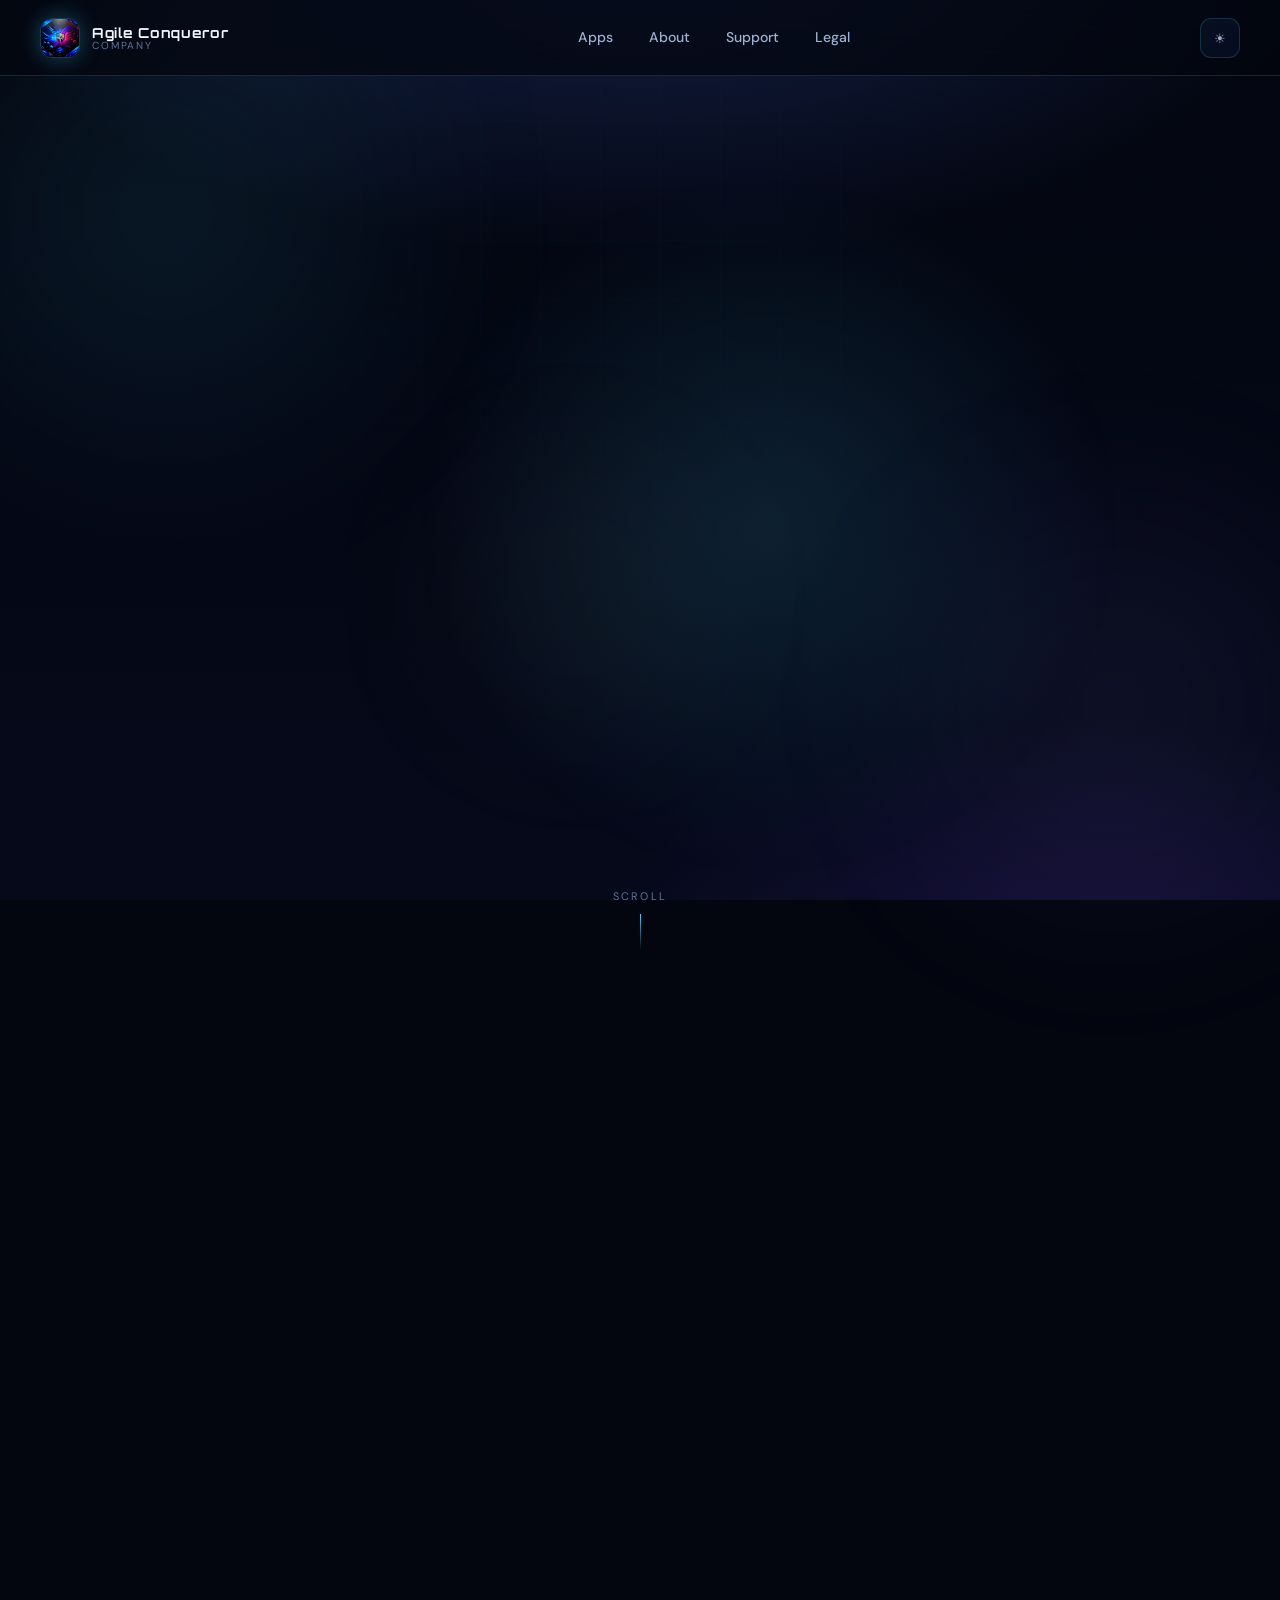
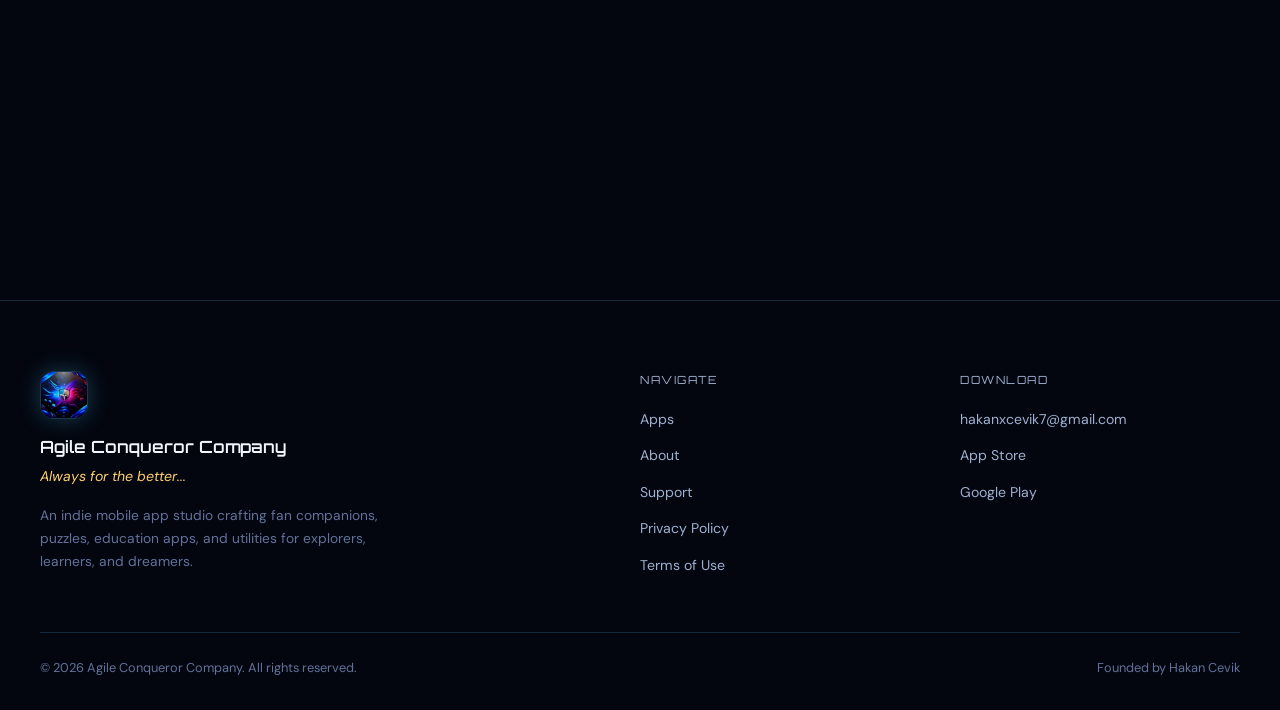
==== commit ac1404d6: "Redesign with animated canvas starfield and icon-forward app cards. Remove the awkward cover image, " ====
--- a/index.html
+++ b/index.html
@@ -19,13 +19,12 @@
   <link rel="stylesheet" href="css/styles.css" />
 </head>
 <body>
-  <div class="cosmos" aria-hidden="true">
-    <div class="starfield"></div>
-    <div class="nebula nebula-1"></div>
-    <div class="nebula nebula-2"></div>
-    <div class="nebula nebula-3"></div>
-    <div class="shooting-stars"></div>
-  </div>
+  <div class="cosmos" aria-hidden="true"></div>
+  <canvas id="star-canvas" aria-hidden="true"></canvas>
+  <div class="nebula nebula-1" aria-hidden="true"></div>
+  <div class="nebula nebula-2" aria-hidden="true"></div>
+  <div class="nebula nebula-3" aria-hidden="true"></div>
+  <div class="grid-overlay" aria-hidden="true"></div>
 
   <a class="skip-link" href="#main">Skip to content</a>
 
@@ -61,16 +60,12 @@
 
   <main id="main">
     <section class="hero" aria-labelledby="hero-title">
-      <div class="hero-cover-wrap" aria-hidden="true">
-        <img class="hero-cover-img" data-studio-cover src="assets/images/studio/cover.jpg" alt="" />
-        <div class="hero-cover-vignette"></div>
-        <div class="hero-scanlines"></div>
-      </div>
+      <div class="hero-glow" aria-hidden="true"></div>
 
       <div class="container hero-layout">
         <div class="hero-copy reveal">
           <div class="hero-studio-badge">
-            <img data-studio-logo src="assets/images/studio/logo.png" alt="" width="56" height="56" />
+            <img data-studio-logo src="assets/images/studio/logo.png" alt="" width="48" height="48" />
             <div>
               <p class="hero-tagline">Agile Conqueror Company</p>
               <p class="hero-motto-inline">Always for the better...</p>
@@ -78,30 +73,47 @@
           </div>
           <h1 id="hero-title" class="hero-title">
             <span class="hero-title-line">Apps for explorers,</span>
-            <span class="hero-title-line accent">learners & dreamers.</span>
+            <span class="hero-title-line accent">learners &amp; dreamers.</span>
           </h1>
           <p class="hero-subtitle">A personal indie studio crafting mobile worlds — from command decks and galactic companions to cat puzzles, geography blocks, and kids' learning adventures.</p>
           <div class="hero-cta">
             <a class="btn btn-primary" href="#apps">Explore Our Apps</a>
             <a class="btn btn-secondary" href="#support">Get Support</a>
           </div>
-          <div class="featured-strip" id="featured-strip" aria-label="Featured apps"></div>
-        </div>
-
-        <div class="hero-orbit-stage reveal" aria-hidden="true">
+          <div class="hero-stats">
+            <div class="hero-stat">
+              <span class="hero-stat-num" id="stat-apps">9</span>
+              <span class="hero-stat-label">Apps Built</span>
+            </div>
+            <div class="hero-stat">
+              <span class="hero-stat-num">2</span>
+              <span class="hero-stat-label">Platforms</span>
+            </div>
+            <div class="hero-stat">
+              <span class="hero-stat-num">6</span>
+              <span class="hero-stat-label">Categories</span>
+            </div>
+          </div>
+        </div>
+
+        <div class="hero-orbit-stage reveal" data-delay="1" aria-hidden="true">
           <div class="orbit-rings">
             <div class="orbit-ring-outer"></div>
             <div class="orbit-ring-mid"></div>
             <div class="orbit-ring-inner"></div>
           </div>
+          <div class="orbit-planet"></div>
           <div class="orbit-core">
-            <img data-studio-logo src="assets/images/studio/logo.png" alt="" width="88" height="88" />
+            <img data-studio-logo src="assets/images/studio/logo.png" alt="" width="100" height="100" />
             <div class="orbit-core-pulse"></div>
           </div>
           <div class="orbit-ring" id="orbit-ring"></div>
-          <div class="hud-readout hud-readout--tl">SECTOR 07 / ACC</div>
-          <div class="hud-readout hud-readout--br">CONSTELLATION CRAFT</div>
-        </div>
+        </div>
+      </div>
+
+      <div class="scroll-cue" aria-hidden="true">
+        <span>Scroll</span>
+        <span class="scroll-cue-line"></span>
       </div>
     </section>
 
@@ -109,10 +121,8 @@
       <div class="container reveal">
         <p class="section-label">Transmission</p>
         <h2 id="story-title" class="section-title">One developer. Many worlds.</h2>
-        <div class="panel story-panel story-panel--wide">
-          <div class="story-visual">
-            <img data-studio-cover src="assets/images/studio/cover.jpg" alt="Agile Conqueror Company studio artwork" loading="lazy" />
-          </div>
+        <div class="panel story-panel">
+          <img class="story-orb" data-studio-logo src="assets/images/studio/logo.png" alt="Agile Conqueror Company" loading="lazy" />
           <div class="story-text">
             <p>Agile Conqueror Company is an indie mobile app studio built around curiosity, craft, and the joy of creating small digital worlds. From sci-fi companion tools and interactive RPG ideas to cat quizzes, geography puzzles, kids' learning, and everyday utilities — every app is made with the same goal: to become a little better with every release.</p>
             <p>This isn't a corporate fleet. It's a personal workshop at the edge of the final frontier — serious enough for command-deck companions, warm enough for cats and kids, and handcrafted with care.</p>
@@ -125,7 +135,7 @@
       <div class="container reveal">
         <p class="section-label">Mission Catalog</p>
         <h2 id="apps-title" class="section-title">Constellation of apps</h2>
-        <p class="section-lead">Real apps, real screenshots — filter by category and beam aboard.</p>
+        <p class="section-lead">Every app, with its real icon and screenshots — filter by category and beam aboard.</p>
         <div class="filter-bar" id="filter-bar" role="toolbar" aria-label="Filter apps by category"></div>
         <div class="apps-grid" id="apps-grid"></div>
       </div>
--- a/css/styles.css
+++ b/css/styles.css
@@ -1,38 +1,40 @@
-/* Agile Conqueror Company — Constellation Craft v2 */
-
-@import url("https://fonts.googleapis.com/css2?family=DM+Sans:ital,opsz,wght@0,9..40,400;0,9..40,500;0,9..40,600;0,9..40,700&family=Orbitron:wght@500;600;700;800&display=swap");
+/* Agile Conqueror Company — Constellation Craft v3 (Deep Space) */
+
+@import url("https://fonts.googleapis.com/css2?family=DM+Sans:ital,opsz,wght@0,9..40,400;0,9..40,500;0,9..40,600;0,9..40,700&family=Orbitron:wght@500;600;700;800;900&display=swap");
 
 :root {
-  --bg-deep: #050810;
-  --bg-space: #0a1022;
-  --bg-panel: rgba(10, 18, 40, 0.78);
-  --text-primary: #eef3ff;
-  --text-secondary: #9aa8c4;
-  --text-muted: #5f6f8f;
-  --border-glow: rgba(56, 214, 255, 0.22);
-  --focus-ring: #38d6ff;
-
-  --sci-fi: #38d6ff;
-  --sci-fi-gold: #ffd166;
-  --rpg: #9b8cff;
+  --bg-deep: #03060f;
+  --bg-space: #070d1f;
+  --bg-panel: rgba(12, 20, 44, 0.62);
+  --bg-panel-solid: rgba(10, 16, 36, 0.92);
+  --text-primary: #f0f5ff;
+  --text-secondary: #9fb0d0;
+  --text-muted: #62729a;
+  --border-glow: rgba(80, 200, 255, 0.18);
+  --border-strong: rgba(80, 200, 255, 0.4);
+  --focus-ring: #4fd6ff;
+
+  --sci-fi: #4fd6ff;
+  --sci-fi-gold: #ffd071;
+  --rpg: #a78bfa;
   --rpg-gold: #f0c45a;
-  --companion: #c084fc;
-  --puzzle-coral: #ff7b6b;
-  --puzzle-blue: #4ee8d5;
-  --education-amber: #ffb347;
-  --education-sage: #8fd14a;
+  --companion: #c97bff;
+  --puzzle-coral: #ff7a6b;
+  --puzzle-blue: #45e8d8;
+  --education-amber: #ffb84d;
+  --education-sage: #93dd52;
   --kids-pink: #ff9ed8;
-  --kids-mint: #7dffc8;
-  --utility-silver: #a8b4cc;
-  --utility-blue: #6eb6ff;
+  --kids-mint: #74ffc9;
+  --utility-silver: #aab8d4;
+  --utility-blue: #69b4ff;
 
   --font-heading: "Orbitron", sans-serif;
   --font-body: "DM Sans", sans-serif;
-  --radius-panel: 20px;
+  --radius-panel: 22px;
   --radius-btn: 12px;
   --nav-height: 76px;
   --max-width: 1200px;
-  --transition: 0.28s cubic-bezier(0.4, 0, 0.2, 1);
+  --transition: 0.3s cubic-bezier(0.4, 0, 0.2, 1);
 }
 
 *, *::before, *::after { box-sizing: border-box; }
@@ -50,13 +52,15 @@
 }
 
 body.light-mode {
-  --bg-deep: #e8eef9;
-  --bg-space: #d5dff0;
-  --bg-panel: rgba(255, 255, 255, 0.86);
-  --text-primary: #0c1428;
-  --text-secondary: #3d4f6f;
-  --text-muted: #5c6d8a;
-  --border-glow: rgba(20, 120, 200, 0.28);
+  --bg-deep: #eaf0fb;
+  --bg-space: #d7e1f2;
+  --bg-panel: rgba(255, 255, 255, 0.7);
+  --bg-panel-solid: rgba(255, 255, 255, 0.95);
+  --text-primary: #0a1228;
+  --text-secondary: #3a4c6c;
+  --text-muted: #5a6b88;
+  --border-glow: rgba(20, 120, 200, 0.22);
+  --border-strong: rgba(20, 120, 200, 0.4);
 }
 
 img { max-width: 100%; height: auto; display: block; }
@@ -70,287 +74,243 @@
 }
 .skip-link:focus { top: 16px; }
 
-/* Cosmos background */
+/* ===== Cosmic background ===== */
 .cosmos {
   position: fixed; inset: 0; z-index: -3; overflow: hidden;
-  background: radial-gradient(ellipse 120% 80% at 50% -20%, #121e42 0%, var(--bg-deep) 55%);
-}
-
-.starfield {
-  position: absolute; inset: 0;
+  background:
+    radial-gradient(ellipse 100% 70% at 50% -10%, #16234d 0%, transparent 55%),
+    radial-gradient(ellipse 80% 60% at 85% 110%, #1a1240 0%, transparent 50%),
+    linear-gradient(180deg, var(--bg-deep) 0%, #05091a 100%);
+}
+body.light-mode .cosmos {
+  background:
+    radial-gradient(ellipse 100% 70% at 50% -10%, #c3d4f5 0%, transparent 55%),
+    linear-gradient(180deg, var(--bg-deep) 0%, #d7e1f2 100%);
+}
+
+#star-canvas {
+  position: fixed; inset: 0; z-index: -2; width: 100%; height: 100%;
+  pointer-events: none;
+}
+body.light-mode #star-canvas { opacity: 0.35; }
+
+.nebula {
+  position: fixed; border-radius: 50%; filter: blur(90px); z-index: -2;
+  opacity: 0.5; animation: nebula-drift 28s ease-in-out infinite alternate;
+}
+.nebula-1 { width: 50vw; height: 50vw; top: -12%; left: -12%; background: radial-gradient(circle, rgba(79,214,255,.22), transparent 70%); }
+.nebula-2 { width: 42vw; height: 42vw; bottom: -8%; right: -8%; background: radial-gradient(circle, rgba(167,139,250,.2), transparent 70%); animation-delay: -9s; }
+.nebula-3 { width: 30vw; height: 30vw; top: 45%; left: 30%; background: radial-gradient(circle, rgba(255,208,113,.1), transparent 70%); animation-delay: -16s; }
+body.light-mode .nebula { opacity: 0.3; }
+
+@keyframes nebula-drift { to { transform: translate(40px, -25px) scale(1.08); } }
+
+.grid-overlay {
+  position: fixed; inset: 0; z-index: -2; pointer-events: none; opacity: 0.04;
   background-image:
-    radial-gradient(1.2px 1.2px at 7% 12%, rgba(255,255,255,.75), transparent),
-    radial-gradient(1px 1px at 22% 48%, rgba(255,255,255,.45), transparent),
-    radial-gradient(1.5px 1.5px at 41% 22%, rgba(255,255,255,.6), transparent),
-    radial-gradient(1px 1px at 63% 67%, rgba(255,255,255,.4), transparent),
-    radial-gradient(1.2px 1.2px at 78% 18%, rgba(255,255,255,.55), transparent),
-    radial-gradient(1px 1px at 88% 72%, rgba(255,255,255,.35), transparent),
-    radial-gradient(1.5px 1.5px at 15% 82%, rgba(255,255,255,.5), transparent),
-    radial-gradient(1px 1px at 52% 88%, rgba(255,255,255,.3), transparent),
-    radial-gradient(1px 1px at 93% 38%, rgba(255,255,255,.45), transparent);
-  animation: drift 140s linear infinite;
-}
-
-.nebula {
-  position: absolute; border-radius: 50%; filter: blur(80px); opacity: 0.45;
-  animation: nebula-drift 25s ease-in-out infinite alternate;
-}
-.nebula-1 { width: 55vw; height: 55vw; top: -10%; left: -15%; background: radial-gradient(circle, rgba(56,214,255,.18), transparent 70%); }
-.nebula-2 { width: 45vw; height: 45vw; bottom: -5%; right: -10%; background: radial-gradient(circle, rgba(155,140,255,.16), transparent 70%); animation-delay: -8s; }
-.nebula-3 { width: 35vw; height: 35vw; top: 40%; left: 35%; background: radial-gradient(circle, rgba(255,209,102,.08), transparent 70%); animation-delay: -14s; }
-
-.shooting-stars::before,
-.shooting-stars::after {
-  content: ""; position: absolute; width: 120px; height: 2px;
-  background: linear-gradient(90deg, rgba(255,255,255,.8), transparent);
-  border-radius: 2px; opacity: 0;
-  animation: shoot 8s ease-in-out infinite;
-}
-.shooting-stars::before { top: 18%; left: 10%; transform: rotate(-18deg); }
-.shooting-stars::after { top: 42%; left: 65%; transform: rotate(-12deg); animation-delay: 4.5s; }
-
-@keyframes drift { to { transform: translateY(-50px); } }
-@keyframes nebula-drift { to { transform: translate(30px, -20px) scale(1.05); } }
-@keyframes shoot {
-  0%, 80%, 100% { opacity: 0; transform: translateX(0) rotate(-18deg); }
-  82% { opacity: 1; }
-  90% { opacity: 0; transform: translateX(280px) rotate(-18deg); }
+    linear-gradient(rgba(79,214,255,.5) 1px, transparent 1px),
+    linear-gradient(90deg, rgba(79,214,255,.5) 1px, transparent 1px);
+  background-size: 60px 60px;
+  mask-image: radial-gradient(ellipse 80% 80% at 50% 30%, #000 0%, transparent 75%);
+  -webkit-mask-image: radial-gradient(ellipse 80% 80% at 50% 30%, #000 0%, transparent 75%);
 }
 
 .container { width: min(100% - 40px, var(--max-width)); margin-inline: auto; }
-.section { padding: 96px 0; }
-.section--tight { padding-top: 48px; }
+.section { padding: 100px 0; position: relative; }
+.section--tight { padding-top: 40px; }
 
 .section-label {
-  font-family: var(--font-heading); font-size: 0.72rem;
-  letter-spacing: 0.28em; text-transform: uppercase;
-  color: var(--sci-fi); margin-bottom: 12px;
-}
+  display: inline-flex; align-items: center; gap: 8px;
+  font-family: var(--font-heading); font-size: 0.7rem;
+  letter-spacing: 0.3em; text-transform: uppercase;
+  color: var(--sci-fi); margin-bottom: 14px;
+}
+.section-label::before { content: "◈"; font-size: 0.6rem; opacity: 0.7; }
+
 .section-title {
-  font-family: var(--font-heading); font-size: clamp(1.8rem, 4vw, 2.6rem);
-  font-weight: 700; line-height: 1.15; margin: 0 0 20px;
-}
-.section-lead { font-size: 1.1rem; color: var(--text-secondary); max-width: 620px; margin: 0 0 40px; }
-
-/* Header */
+  font-family: var(--font-heading); font-size: clamp(1.8rem, 4vw, 2.7rem);
+  font-weight: 800; line-height: 1.12; margin: 0 0 20px; letter-spacing: -0.01em;
+}
+.section-lead { font-size: 1.1rem; color: var(--text-secondary); max-width: 620px; margin: 0 0 42px; }
+
+/* ===== Header ===== */
 .site-header {
   position: sticky; top: 0; z-index: 1000; height: var(--nav-height);
-  background: rgba(5, 8, 16, 0.82); backdrop-filter: blur(18px);
+  background: rgba(3, 6, 15, 0.7); backdrop-filter: blur(20px);
   border-bottom: 1px solid var(--border-glow);
 }
-body.light-mode .site-header { background: rgba(232, 238, 249, 0.9); }
+body.light-mode .site-header { background: rgba(234, 240, 251, 0.85); }
 
 .nav-inner { display: flex; align-items: center; justify-content: space-between; height: var(--nav-height); gap: 20px; }
-
 .brand { display: flex; align-items: center; gap: 12px; color: var(--text-primary); }
 .brand:hover { color: var(--sci-fi); }
-.brand-logo { border-radius: 12px; box-shadow: 0 0 20px rgba(56,214,255,.25); }
+.brand-logo { border-radius: 12px; box-shadow: 0 0 22px rgba(79,214,255,.3); border: 1px solid rgba(79,214,255,.25); }
 .brand-text { display: flex; flex-direction: column; line-height: 1.1; }
-.brand-name { font-family: var(--font-heading); font-size: 0.88rem; font-weight: 700; letter-spacing: 0.06em; }
-.brand-sub { font-size: 0.68rem; color: var(--text-muted); letter-spacing: 0.14em; text-transform: uppercase; }
-
-.nav-links { display: flex; align-items: center; gap: 6px; list-style: none; margin: 0; padding: 0; }
+.brand-name { font-family: var(--font-heading); font-size: 0.86rem; font-weight: 700; letter-spacing: 0.05em; }
+.brand-sub { font-size: 0.64rem; color: var(--text-muted); letter-spacing: 0.18em; text-transform: uppercase; }
+
+.nav-links { display: flex; align-items: center; gap: 4px; list-style: none; margin: 0; padding: 0; }
 .nav-links a {
-  display: block; padding: 8px 14px; color: var(--text-secondary);
-  font-size: 0.88rem; font-weight: 500; border-radius: 8px;
+  display: block; padding: 8px 16px; color: var(--text-secondary);
+  font-size: 0.88rem; font-weight: 500; border-radius: 999px;
   transition: color var(--transition), background var(--transition);
 }
-.nav-links a:hover, .nav-links a:focus-visible { color: var(--text-primary); background: rgba(56,214,255,.08); }
+.nav-links a:hover, .nav-links a:focus-visible { color: var(--text-primary); background: rgba(79,214,255,.1); }
 
 .nav-actions { display: flex; align-items: center; gap: 8px; }
 .icon-btn {
   display: grid; place-items: center; width: 40px; height: 40px;
-  border: 1px solid var(--border-glow); border-radius: 10px;
+  border: 1px solid var(--border-glow); border-radius: 11px;
   background: var(--bg-panel); color: var(--text-secondary); cursor: pointer;
+  transition: all var(--transition);
 }
 .icon-btn:hover, .icon-btn:focus-visible { border-color: var(--sci-fi); color: var(--sci-fi); outline: none; }
 .menu-toggle { display: none; }
 
-/* Panels & buttons */
+/* ===== Panels & buttons ===== */
 .panel {
   background: var(--bg-panel); border: 1px solid var(--border-glow);
-  border-radius: var(--radius-panel); backdrop-filter: blur(14px);
-  box-shadow: inset 0 1px 0 rgba(255,255,255,.05), 0 12px 40px rgba(0,0,0,.28);
+  border-radius: var(--radius-panel); backdrop-filter: blur(16px);
+  box-shadow: inset 0 1px 0 rgba(255,255,255,.06), 0 16px 48px rgba(0,0,0,.32);
   position: relative; overflow: hidden;
-}
-.panel::after {
-  content: ""; position: absolute; inset: 0; pointer-events: none;
-  background: repeating-linear-gradient(0deg, transparent, transparent 3px, rgba(56,214,255,.015) 3px, rgba(56,214,255,.015) 6px);
 }
 
 .btn {
   display: inline-flex; align-items: center; justify-content: center; gap: 8px;
-  padding: 14px 26px; font-family: var(--font-body); font-size: 0.92rem; font-weight: 600;
+  padding: 14px 28px; font-family: var(--font-body); font-size: 0.92rem; font-weight: 600;
   border-radius: var(--radius-btn); border: none; cursor: pointer;
   transition: transform var(--transition), box-shadow var(--transition); text-decoration: none;
 }
 .btn:focus-visible { outline: 2px solid var(--focus-ring); outline-offset: 3px; }
-
 .btn-primary {
-  background: linear-gradient(135deg, var(--sci-fi), #1ea8d4);
-  color: #041018; box-shadow: 0 0 28px rgba(56,214,255,.35);
-}
-.btn-primary:hover { transform: translateY(-2px); box-shadow: 0 0 40px rgba(56,214,255,.5); color: #041018; }
-
-.btn-secondary {
-  background: rgba(255,255,255,.04); color: var(--text-primary);
-  border: 1px solid var(--border-glow);
-}
-.btn-secondary:hover { border-color: var(--sci-fi); color: var(--sci-fi); transform: translateY(-2px); }
-
-.btn-sm { padding: 8px 14px; font-size: 0.8rem; }
+  background: linear-gradient(135deg, var(--sci-fi), #2a9fd6);
+  color: #021016; box-shadow: 0 0 30px rgba(79,214,255,.4);
+}
+.btn-primary:hover { transform: translateY(-3px); box-shadow: 0 0 44px rgba(79,214,255,.6); color: #021016; }
+.btn-secondary { background: rgba(255,255,255,.05); color: var(--text-primary); border: 1px solid var(--border-strong); }
+.btn-secondary:hover { border-color: var(--sci-fi); color: var(--sci-fi); transform: translateY(-3px); background: rgba(79,214,255,.08); }
 .btn-store {
-  padding: 9px 14px; font-size: 0.78rem; border-radius: 9px;
+  padding: 9px 15px; font-size: 0.78rem; border-radius: 10px;
   background: rgba(255,255,255,.05); border: 1px solid var(--border-glow); color: var(--text-primary);
 }
-.btn-store:hover { border-color: var(--sci-fi); color: var(--sci-fi); }
+.btn-store:hover { border-color: var(--sci-fi); color: var(--sci-fi); transform: translateY(-1px); }
 .btn-store.disabled { opacity: .4; pointer-events: none; }
 
-/* Hero */
+/* ===== Hero ===== */
 .hero {
-  position: relative; min-height: 92vh; display: flex; align-items: center;
-  padding: 40px 0 80px; overflow: hidden;
-}
-
-.hero-cover-wrap {
-  position: absolute; inset: 0; z-index: 0;
-}
-.hero-cover-img {
-  width: 100%; height: 100%; object-fit: cover; object-position: center 30%;
-  transform: scale(1.08); will-change: transform;
-}
-.hero-cover-vignette {
-  position: absolute; inset: 0;
-  background:
-    linear-gradient(180deg, rgba(5,8,16,.55) 0%, rgba(5,8,16,.82) 55%, var(--bg-deep) 100%),
-    linear-gradient(90deg, rgba(5,8,16,.9) 0%, transparent 35%, transparent 65%, rgba(5,8,16,.75) 100%);
-}
-.hero-scanlines {
-  position: absolute; inset: 0; opacity: .04; pointer-events: none;
-  background: repeating-linear-gradient(0deg, transparent, transparent 2px, #fff 2px, #fff 4px);
+  position: relative; min-height: 100vh; display: flex; align-items: center;
+  padding: 60px 0; overflow: hidden;
+}
+.hero-glow {
+  position: absolute; width: 60vw; height: 60vw; max-width: 800px; max-height: 800px;
+  top: 50%; left: 60%; transform: translate(-50%, -50%);
+  background: radial-gradient(circle, rgba(79,214,255,.12), transparent 65%);
+  pointer-events: none; z-index: 0;
 }
 
 .hero-layout {
-  position: relative; z-index: 1;
-  display: grid; grid-template-columns: 1.05fr 0.95fr; gap: 48px; align-items: center;
-}
-
-.hero-studio-badge {
-  display: flex; align-items: center; gap: 16px; margin-bottom: 28px;
-}
-.hero-studio-badge img {
-  border-radius: 16px; box-shadow: 0 0 32px rgba(56,214,255,.35);
-  border: 2px solid rgba(56,214,255,.3);
-}
-.hero-tagline {
-  font-family: var(--font-heading); font-size: 0.82rem;
-  letter-spacing: 0.18em; color: var(--sci-fi); margin: 0 0 4px;
-}
-.hero-motto-inline { margin: 0; font-size: 0.88rem; color: var(--sci-fi-gold); font-style: italic; }
-
-.hero-title { margin: 0 0 20px; }
+  position: relative; z-index: 2;
+  display: grid; grid-template-columns: 1.02fr 0.98fr; gap: 40px; align-items: center;
+}
+
+.hero-studio-badge { display: inline-flex; align-items: center; gap: 14px; margin-bottom: 26px;
+  padding: 8px 16px 8px 8px; border-radius: 999px;
+  background: rgba(12,20,44,.6); border: 1px solid var(--border-glow); backdrop-filter: blur(10px);
+}
+.hero-studio-badge img { border-radius: 12px; box-shadow: 0 0 24px rgba(79,214,255,.35); border: 1px solid rgba(79,214,255,.3); }
+.hero-tagline { font-family: var(--font-heading); font-size: 0.78rem; letter-spacing: 0.16em; color: var(--text-primary); margin: 0; }
+.hero-motto-inline { margin: 2px 0 0; font-size: 0.8rem; color: var(--sci-fi-gold); font-style: italic; }
+
+.hero-title { margin: 0 0 22px; }
 .hero-title-line {
   display: block; font-family: var(--font-heading);
-  font-size: clamp(2rem, 5.5vw, 3.4rem); font-weight: 800; line-height: 1.08;
+  font-size: clamp(2.1rem, 5.6vw, 3.7rem); font-weight: 900; line-height: 1.06; letter-spacing: -0.02em;
 }
 .hero-title-line.accent {
-  background: linear-gradient(135deg, var(--sci-fi), var(--sci-fi-gold));
+  background: linear-gradient(120deg, var(--sci-fi) 0%, var(--sci-fi-gold) 60%, #ff9ed8 100%);
   -webkit-background-clip: text; background-clip: text; color: transparent;
 }
-
-.hero-subtitle { font-size: 1.08rem; color: var(--text-secondary); max-width: 540px; margin: 0 0 28px; }
-.hero-cta { display: flex; flex-wrap: wrap; gap: 14px; margin-bottom: 28px; }
-
-.featured-strip {
-  display: flex; flex-wrap: wrap; gap: 10px;
-}
-.featured-chip {
-  display: inline-flex; align-items: center; gap: 8px;
-  padding: 8px 14px 8px 8px; border-radius: 999px;
-  background: rgba(10,18,40,.7); border: 1px solid var(--border-glow);
-  color: var(--text-secondary); font-size: 0.78rem; font-weight: 500;
-  backdrop-filter: blur(8px); transition: all var(--transition);
-}
-.featured-chip img { border-radius: 8px; width: 32px; height: 32px; object-fit: cover; }
-.featured-chip:hover { border-color: var(--sci-fi); color: var(--sci-fi); transform: translateY(-2px); }
-.chip-soon { font-style: normal; font-size: 0.65rem; color: var(--rpg-gold); font-weight: 700; letter-spacing: .06em; }
+.hero-subtitle { font-size: 1.1rem; color: var(--text-secondary); max-width: 540px; margin: 0 0 30px; }
+.hero-cta { display: flex; flex-wrap: wrap; gap: 14px; margin-bottom: 30px; }
+
+.hero-stats { display: flex; gap: 28px; flex-wrap: wrap; }
+.hero-stat { display: flex; flex-direction: column; }
+.hero-stat-num { font-family: var(--font-heading); font-size: 1.5rem; font-weight: 800; color: var(--sci-fi); line-height: 1; }
+.hero-stat-label { font-size: 0.74rem; color: var(--text-muted); text-transform: uppercase; letter-spacing: 0.1em; margin-top: 4px; }
 
 /* Orbit stage */
-.hero-orbit-stage {
-  position: relative; width: min(100%, 440px); aspect-ratio: 1; margin-inline: auto;
-}
-
+.hero-orbit-stage { position: relative; width: min(100%, 480px); aspect-ratio: 1; margin-inline: auto; }
 .orbit-rings { position: absolute; inset: 0; display: grid; place-items: center; }
 .orbit-ring-outer, .orbit-ring-mid, .orbit-ring-inner {
-  position: absolute; border-radius: 50%; border: 1px solid rgba(56,214,255,.12);
-}
-.orbit-ring-outer { inset: 2%; animation: spin 80s linear infinite; }
-.orbit-ring-mid { inset: 18%; border-style: dashed; animation: spin 50s linear infinite reverse; }
-.orbit-ring-inner { inset: 34%; border-color: rgba(255,209,102,.15); animation: spin 35s linear infinite; }
+  position: absolute; border-radius: 50%; border: 1px solid rgba(79,214,255,.14);
+}
+.orbit-ring-outer { inset: 0; animation: spin 90s linear infinite; }
+.orbit-ring-mid { inset: 16%; border-style: dashed; border-color: rgba(167,139,250,.16); animation: spin 60s linear infinite reverse; }
+.orbit-ring-inner { inset: 33%; border-color: rgba(255,208,113,.18); animation: spin 40s linear infinite; }
+
+.orbit-planet {
+  position: absolute; width: 70px; height: 70px; border-radius: 50%;
+  bottom: 8%; right: 6%; z-index: 1;
+  background: radial-gradient(circle at 32% 28%, #ffd071, #ff8a5c 45%, #7a2f6e 100%);
+  box-shadow: 0 0 40px rgba(255,138,92,.4), inset -8px -8px 18px rgba(0,0,0,.45);
+  animation: float-orbit 7s ease-in-out infinite;
+}
+.orbit-planet::after {
+  content: ""; position: absolute; inset: -8px -22px; border-radius: 50%;
+  border: 2px solid rgba(255,208,113,.3); transform: rotate(-22deg);
+}
 
 .orbit-core {
-  position: absolute; inset: 0; margin: auto; width: 110px; height: 110px;
-  display: grid; place-items: center; z-index: 2;
+  position: absolute; inset: 0; margin: auto; width: 118px; height: 118px;
+  display: grid; place-items: center; z-index: 4;
 }
 .orbit-core img {
-  border-radius: 24px; border: 2px solid rgba(56,214,255,.4);
-  box-shadow: 0 0 40px rgba(56,214,255,.4); position: relative; z-index: 1;
+  width: 100px; height: 100px; border-radius: 26px; border: 2px solid rgba(79,214,255,.45);
+  box-shadow: 0 0 50px rgba(79,214,255,.45); position: relative; z-index: 1;
 }
 .orbit-core-pulse {
-  position: absolute; inset: -12px; border-radius: 50%;
-  border: 2px solid rgba(56,214,255,.25);
-  animation: pulse-ring 3s ease-out infinite;
-}
-
-.orbit-ring { position: absolute; inset: 0; }
+  position: absolute; inset: -10px; border-radius: 50%;
+  border: 2px solid rgba(79,214,255,.3); animation: pulse-ring 3.2s ease-out infinite;
+}
+
+.orbit-ring { position: absolute; inset: 0; z-index: 3; }
 .orbit-app {
-  position: absolute; width: 58px; height: 58px; transform: translate(-50%, -50%);
-  z-index: 3; border-radius: 16px; overflow: hidden;
-  border: 2px solid rgba(56,214,255,.35);
-  box-shadow: 0 8px 24px rgba(0,0,0,.45), 0 0 20px rgba(56,214,255,.2);
-  animation: float-orbit 5s ease-in-out infinite;
-  transition: transform var(--transition), box-shadow var(--transition);
-}
-.orbit-app img { width: 100%; height: 100%; object-fit: cover; }
-.orbit-app:hover { transform: translate(-50%, -50%) scale(1.12); box-shadow: 0 0 32px rgba(56,214,255,.5); z-index: 5; }
-.orbit-glow {
-  position: absolute; inset: 0; background: radial-gradient(circle at 30% 20%, rgba(255,255,255,.2), transparent 55%);
-  pointer-events: none;
-}
-
-.hud-readout {
-  position: absolute; font-family: var(--font-heading); font-size: 0.62rem;
-  letter-spacing: 0.2em; color: rgba(56,214,255,.45); z-index: 1;
-}
-.hud-readout--tl { top: 4%; left: 0; }
-.hud-readout--br { bottom: 4%; right: 0; }
+  position: absolute; width: 60px; height: 60px; transform: translate(-50%, -50%);
+  border-radius: 17px; overflow: visible;
+  animation: float-orbit 5.5s ease-in-out infinite;
+  transition: transform var(--transition);
+}
+.orbit-app img {
+  width: 100%; height: 100%; object-fit: cover; border-radius: 17px;
+  border: 2px solid rgba(255,255,255,.18);
+  box-shadow: 0 8px 26px rgba(0,0,0,.5), 0 0 22px rgba(79,214,255,.22);
+}
+.orbit-app:hover { transform: translate(-50%, -50%) scale(1.18); z-index: 9; }
+.orbit-app:hover img { box-shadow: 0 0 34px rgba(79,214,255,.6); }
 
 @keyframes spin { to { transform: rotate(360deg); } }
-@keyframes pulse-ring {
-  0% { transform: scale(.9); opacity: .8; }
-  100% { transform: scale(1.35); opacity: 0; }
-}
-@keyframes float-orbit {
-  0%, 100% { margin-top: 0; }
-  50% { margin-top: -10px; }
-}
-
-/* Story */
-.story-panel--wide {
-  display: grid; grid-template-columns: 1fr 1.2fr; gap: 0; padding: 0;
-}
-.story-visual { position: relative; min-height: 280px; overflow: hidden; }
-.story-visual img { width: 100%; height: 100%; object-fit: cover; }
-.story-visual::after {
-  content: ""; position: absolute; inset: 0;
-  background: linear-gradient(90deg, transparent 40%, var(--bg-panel) 100%);
-}
-.story-text { padding: 40px; }
-.story-text p { color: var(--text-secondary); margin: 0 0 16px; }
+@keyframes pulse-ring { 0% { transform: scale(.85); opacity: .85; } 100% { transform: scale(1.4); opacity: 0; } }
+@keyframes float-orbit { 0%, 100% { margin-top: 0; } 50% { margin-top: -10px; } }
+
+.scroll-cue {
+  position: absolute; bottom: 26px; left: 50%; transform: translateX(-50%);
+  z-index: 2; display: flex; flex-direction: column; align-items: center; gap: 8px;
+  color: var(--text-muted); font-size: 0.68rem; letter-spacing: 0.2em; text-transform: uppercase;
+}
+.scroll-cue-line { width: 1px; height: 36px; background: linear-gradient(var(--sci-fi), transparent); animation: cue 2s ease-in-out infinite; }
+@keyframes cue { 0%, 100% { opacity: .3; transform: scaleY(.6); } 50% { opacity: 1; transform: scaleY(1); } }
+
+/* ===== Story ===== */
+.story-panel { padding: 48px; display: grid; grid-template-columns: auto 1fr; gap: 36px; align-items: center; }
+.story-orb {
+  width: 130px; height: 130px; border-radius: 28px; flex-shrink: 0;
+  box-shadow: 0 0 50px rgba(79,214,255,.3); border: 2px solid rgba(79,214,255,.3);
+}
+.story-text p { color: var(--text-secondary); margin: 0 0 16px; font-size: 1.04rem; }
 .story-text p:last-child { margin-bottom: 0; }
 
-/* Apps grid */
-.filter-bar { display: flex; flex-wrap: wrap; gap: 10px; margin-bottom: 36px; }
+/* ===== Apps grid ===== */
+.filter-bar { display: flex; flex-wrap: wrap; gap: 10px; margin-bottom: 40px; }
 .filter-btn {
   padding: 9px 18px; font-family: var(--font-body); font-size: 0.84rem; font-weight: 500;
   color: var(--text-secondary); background: var(--bg-panel);
@@ -358,15 +318,21 @@
   transition: all var(--transition);
 }
 .filter-btn:hover, .filter-btn:focus-visible { border-color: var(--sci-fi); color: var(--sci-fi); outline: none; }
-.filter-btn.active { background: rgba(56,214,255,.12); border-color: var(--sci-fi); color: var(--sci-fi); }
-
-.apps-grid {
-  display: grid; grid-template-columns: repeat(auto-fill, minmax(300px, 1fr)); gap: 28px;
-}
-
-.app-card { padding: 0; transition: transform var(--transition), box-shadow var(--transition); }
+.filter-btn.active { background: var(--sci-fi); border-color: var(--sci-fi); color: #021016; font-weight: 600; }
+
+.apps-grid { display: grid; grid-template-columns: repeat(auto-fill, minmax(310px, 1fr)); gap: 26px; }
+
+.app-card {
+  padding: 0; transition: transform var(--transition), box-shadow var(--transition), border-color var(--transition);
+  display: flex; flex-direction: column;
+}
 .app-card.hidden { display: none; }
-.app-card:hover { transform: translateY(-8px); box-shadow: 0 20px 50px rgba(0,0,0,.35); }
+.app-card::before {
+  content: ""; position: absolute; inset: 0; z-index: 0; opacity: 0; transition: opacity var(--transition);
+  background: radial-gradient(circle at 50% 0%, color-mix(in srgb, var(--card-accent, var(--sci-fi)) 18%, transparent), transparent 60%);
+}
+.app-card:hover { transform: translateY(-10px); border-color: var(--card-accent, var(--sci-fi)); box-shadow: 0 24px 60px rgba(0,0,0,.4), 0 0 30px color-mix(in srgb, var(--card-accent, var(--sci-fi)) 18%, transparent); }
+.app-card:hover::before { opacity: 1; }
 
 .app-card[data-accent="sci-fi"] { --card-accent: var(--sci-fi); }
 .app-card[data-accent="rpg"] { --card-accent: var(--rpg-gold); }
@@ -376,129 +342,116 @@
 .app-card[data-accent="kids"] { --card-accent: var(--kids-pink); }
 .app-card[data-accent="utility"] { --card-accent: var(--utility-blue); }
 
-.app-card-visual {
-  position: relative; height: 180px; overflow: hidden;
-  border-radius: var(--radius-panel) var(--radius-panel) 0 0;
-}
-.app-card-visual--icon-only { height: 160px; display: grid; place-items: center; }
-.app-screenshot { width: 100%; height: 100%; object-fit: cover; object-position: top center; }
-.app-visual-overlay {
-  position: absolute; inset: 0;
-  background: linear-gradient(180deg, transparent 30%, rgba(5,8,16,.85) 100%);
-}
-.app-visual-fallback {
-  position: absolute; inset: 0;
-  background: radial-gradient(ellipse at center, color-mix(in srgb, var(--card-accent, var(--sci-fi)) 20%, transparent), var(--bg-deep));
-}
-.app-icon-img {
-  position: absolute; bottom: -28px; left: 24px; width: 72px; height: 72px;
-  border-radius: 18px; border: 3px solid rgba(255,255,255,.15);
-  box-shadow: 0 12px 28px rgba(0,0,0,.4); z-index: 2; object-fit: cover;
-}
-.app-icon-img--large { position: relative; bottom: auto; left: auto; width: 96px; height: 96px; }
-
-.app-card-body { padding: 44px 24px 24px; }
+/* Card header — icon forward */
+.app-card-head {
+  position: relative; z-index: 1; padding: 26px 24px 18px;
+  display: flex; align-items: center; gap: 16px;
+  border-bottom: 1px solid var(--border-glow);
+}
+.app-card-head::after {
+  content: ""; position: absolute; inset: 0; z-index: -1; opacity: 0.5;
+  background: linear-gradient(135deg, color-mix(in srgb, var(--card-accent, var(--sci-fi)) 14%, transparent), transparent 70%);
+}
+.app-icon-big {
+  width: 76px; height: 76px; border-radius: 20px; flex-shrink: 0; object-fit: cover;
+  border: 2px solid color-mix(in srgb, var(--card-accent, var(--sci-fi)) 45%, transparent);
+  box-shadow: 0 10px 26px rgba(0,0,0,.45), 0 0 24px color-mix(in srgb, var(--card-accent, var(--sci-fi)) 30%, transparent);
+}
+.app-head-text { min-width: 0; }
 .app-badge {
-  display: inline-block; padding: 4px 10px; font-size: 0.68rem; font-weight: 700;
-  letter-spacing: 0.06em; text-transform: uppercase; border-radius: 999px;
-  background: color-mix(in srgb, var(--card-accent, var(--sci-fi)) 14%, transparent);
+  display: inline-block; padding: 3px 10px; font-size: 0.64rem; font-weight: 700;
+  letter-spacing: 0.07em; text-transform: uppercase; border-radius: 999px;
+  background: color-mix(in srgb, var(--card-accent, var(--sci-fi)) 16%, transparent);
   color: var(--card-accent, var(--sci-fi));
-  border: 1px solid color-mix(in srgb, var(--card-accent, var(--sci-fi)) 28%, transparent);
-  margin-bottom: 8px;
+  border: 1px solid color-mix(in srgb, var(--card-accent, var(--sci-fi)) 32%, transparent);
+  margin-bottom: 7px;
 }
 .coming-soon-badge {
-  display: inline-block; margin-left: 8px; padding: 4px 10px; font-size: 0.68rem;
+  display: inline-block; margin-left: 6px; padding: 3px 9px; font-size: 0.62rem;
   font-weight: 700; letter-spacing: 0.08em; text-transform: uppercase; border-radius: 6px;
-  background: rgba(240,196,90,.12); color: var(--rpg-gold); border: 1px solid rgba(240,196,90,.3);
-}
-.app-name { font-family: var(--font-heading); font-size: 1rem; font-weight: 600; margin: 0 0 6px; }
-.app-hook { font-size: 0.88rem; color: var(--text-secondary); margin: 0 0 8px; }
-.app-desc { font-size: 0.84rem; color: var(--text-muted); margin: 0 0 16px; }
+  background: rgba(240,196,90,.14); color: var(--rpg-gold); border: 1px solid rgba(240,196,90,.3);
+}
+.app-name { font-family: var(--font-heading); font-size: 0.98rem; font-weight: 600; margin: 0; line-height: 1.25; }
+
+/* Card screenshot */
+.app-shot-wrap { position: relative; z-index: 1; height: 150px; overflow: hidden; }
+.app-shot { width: 100%; height: 100%; object-fit: cover; object-position: top center; transition: transform 0.5s ease; }
+.app-card:hover .app-shot { transform: scale(1.06); }
+.app-shot-fade { position: absolute; inset: 0; background: linear-gradient(180deg, transparent 40%, var(--bg-panel-solid) 100%); }
+.app-shot-wrap--empty {
+  display: grid; place-items: center;
+  background: radial-gradient(ellipse at center, color-mix(in srgb, var(--card-accent, var(--sci-fi)) 16%, transparent), transparent 70%);
+}
+.app-shot-wrap--empty .app-icon-ghost { width: 84px; height: 84px; border-radius: 22px; opacity: 0.9; box-shadow: 0 0 30px color-mix(in srgb, var(--card-accent, var(--sci-fi)) 30%, transparent); }
+
+.app-card-body { position: relative; z-index: 1; padding: 18px 24px 24px; display: flex; flex-direction: column; flex: 1; }
+.app-hook { font-size: 0.88rem; color: var(--text-secondary); margin: 0 0 8px; font-weight: 500; }
+.app-desc { font-size: 0.83rem; color: var(--text-muted); margin: 0 0 18px; flex: 1; }
 .app-actions { display: flex; flex-wrap: wrap; gap: 8px; }
-.unofficial-note { font-size: 0.72rem; color: var(--text-muted); margin-top: 12px; font-style: italic; }
-
-/* About */
-.about-grid { display: grid; grid-template-columns: 1fr 1fr; gap: 40px; align-items: start; }
+.unofficial-note { font-size: 0.7rem; color: var(--text-muted); margin: 12px 0 0; font-style: italic; }
+
+/* ===== About ===== */
+.about-grid { display: grid; grid-template-columns: 1fr 1fr; gap: 44px; align-items: start; }
 .about-visual { display: flex; flex-direction: column; gap: 16px; }
-.about-logo-panel {
-  padding: 36px; text-align: center;
-  display: flex; flex-direction: column; align-items: center; gap: 8px;
-}
-.about-logo-panel img { border-radius: 28px; box-shadow: 0 0 40px rgba(56,214,255,.25); }
-.about-logo-caption { font-family: var(--font-heading); font-size: 1rem; margin: 8px 0 0; }
-
+.about-logo-panel { padding: 40px; text-align: center; display: flex; flex-direction: column; align-items: center; gap: 6px; }
+.about-logo-panel img { border-radius: 30px; box-shadow: 0 0 50px rgba(79,214,255,.3); border: 2px solid rgba(79,214,255,.25); }
+.about-logo-caption { font-family: var(--font-heading); font-size: 1rem; margin: 12px 0 0; }
 .about-list { list-style: none; padding: 0; margin: 24px 0 0; }
-.about-list li {
-  position: relative; padding-left: 22px; margin-bottom: 12px; color: var(--text-secondary);
-}
-.about-list li::before { content: "✦"; position: absolute; left: 0; color: var(--sci-fi); font-size: 0.7rem; top: 5px; }
-
+.about-list li { position: relative; padding-left: 24px; margin-bottom: 13px; color: var(--text-secondary); }
+.about-list li::before { content: "✦"; position: absolute; left: 0; color: var(--sci-fi); font-size: 0.75rem; top: 4px; }
 .values-grid { display: grid; gap: 12px; }
-.value-card { padding: 20px; }
-.value-card h3 { font-family: var(--font-heading); font-size: 0.88rem; margin: 0 0 6px; color: var(--sci-fi); }
+.value-card { padding: 22px; }
+.value-card h3 { font-family: var(--font-heading); font-size: 0.86rem; margin: 0 0 6px; color: var(--sci-fi); }
 .value-card p { margin: 0; font-size: 0.86rem; color: var(--text-secondary); }
 
-/* Support */
+/* ===== Support ===== */
 .support-grid { display: grid; grid-template-columns: 1fr 1.4fr; gap: 32px; }
-.contact-card { padding: 32px; text-align: center; }
+.contact-card { padding: 34px; text-align: center; }
+.contact-card img { border-radius: 18px; margin-bottom: 16px; box-shadow: 0 0 30px rgba(79,214,255,.3); }
 .contact-email { font-family: var(--font-heading); font-size: 0.95rem; word-break: break-all; }
 .contact-hint { color: var(--text-muted); font-size: 0.86rem; margin-top: 16px; }
-
-.support-apps {
-  display: grid; grid-template-columns: repeat(auto-fill, minmax(150px, 1fr)); gap: 10px; margin-top: 24px;
-}
+.support-apps { display: grid; grid-template-columns: repeat(auto-fill, minmax(150px, 1fr)); gap: 10px; margin-top: 24px; }
 .support-app-link {
-  display: flex; align-items: center; gap: 8px; padding: 10px 12px;
-  font-size: 0.76rem; border-radius: 10px; background: rgba(255,255,255,.03);
+  display: flex; align-items: center; gap: 9px; padding: 10px 12px;
+  font-size: 0.76rem; border-radius: 11px; background: rgba(255,255,255,.03);
   border: 1px solid var(--border-glow); color: var(--text-secondary);
   transition: all var(--transition); text-align: left;
 }
 .support-app-link img { border-radius: 8px; flex-shrink: 0; object-fit: cover; }
-.support-app-link:hover { border-color: var(--sci-fi); color: var(--sci-fi); }
-
-/* FAQ */
+.support-app-link:hover { border-color: var(--sci-fi); color: var(--sci-fi); transform: translateY(-2px); }
+
+/* ===== FAQ ===== */
 .faq-list { display: flex; flex-direction: column; gap: 10px; }
-.faq-item { border: 1px solid var(--border-glow); border-radius: 12px; overflow: hidden; background: var(--bg-panel); }
+.faq-item { border: 1px solid var(--border-glow); border-radius: 13px; overflow: hidden; background: var(--bg-panel); }
 .faq-question {
   width: 100%; display: flex; align-items: center; justify-content: space-between; gap: 16px;
   padding: 18px 20px; font-family: var(--font-body); font-size: 0.92rem; font-weight: 600;
   color: var(--text-primary); background: transparent; border: none; cursor: pointer; text-align: left;
 }
-.faq-question:hover, .faq-question:focus-visible { background: rgba(56,214,255,.05); outline: none; }
+.faq-question:hover, .faq-question:focus-visible { background: rgba(79,214,255,.05); outline: none; }
 .faq-question[aria-expanded="true"] { color: var(--sci-fi); }
-.faq-icon {
-  flex-shrink: 0; width: 24px; height: 24px; border-radius: 6px;
-  border: 1px solid var(--border-glow); display: grid; place-items: center;
-  transition: transform var(--transition);
-}
+.faq-icon { flex-shrink: 0; width: 24px; height: 24px; border-radius: 7px; border: 1px solid var(--border-glow); display: grid; place-items: center; transition: transform var(--transition); }
 .faq-question[aria-expanded="true"] .faq-icon { transform: rotate(45deg); border-color: var(--sci-fi); color: var(--sci-fi); }
 .faq-answer { max-height: 0; overflow: hidden; transition: max-height 0.35s ease; }
 .faq-answer-inner { padding: 0 20px 18px; font-size: 0.88rem; color: var(--text-secondary); }
 .faq-answer-inner a { text-decoration: underline; }
 
-/* Footer */
-.site-footer { padding: 64px 0 32px; border-top: 1px solid var(--border-glow); margin-top: 20px; }
-.footer-grid { display: grid; grid-template-columns: 2fr 1fr 1fr; gap: 40px; margin-bottom: 40px; }
+/* ===== Footer ===== */
+.site-footer { padding: 70px 0 32px; border-top: 1px solid var(--border-glow); margin-top: 30px; position: relative; }
+.footer-grid { display: grid; grid-template-columns: 2fr 1fr 1fr; gap: 40px; margin-bottom: 44px; }
 .footer-brand-col { display: flex; flex-direction: column; gap: 4px; }
-.footer-logo { border-radius: 12px; margin-bottom: 8px; }
+.footer-logo { border-radius: 13px; margin-bottom: 10px; border: 1px solid rgba(79,214,255,.25); box-shadow: 0 0 22px rgba(79,214,255,.25); }
 .footer-brand { font-family: var(--font-heading); font-size: 1.05rem; font-weight: 600; margin: 0; }
 .footer-tagline { color: var(--sci-fi-gold); font-style: italic; font-size: 0.88rem; margin: 0 0 12px; }
-.footer-text { color: var(--text-muted); font-size: 0.86rem; margin: 0; }
-.footer-heading {
-  font-family: var(--font-heading); font-size: 0.72rem; letter-spacing: 0.12em;
-  text-transform: uppercase; color: var(--text-secondary); margin: 0 0 16px;
-}
+.footer-text { color: var(--text-muted); font-size: 0.86rem; margin: 0; max-width: 360px; }
+.footer-heading { font-family: var(--font-heading); font-size: 0.7rem; letter-spacing: 0.14em; text-transform: uppercase; color: var(--text-secondary); margin: 0 0 16px; }
 .footer-links { list-style: none; padding: 0; margin: 0; }
 .footer-links li { margin-bottom: 10px; }
 .footer-links a { color: var(--text-secondary); font-size: 0.88rem; }
 .footer-links a:hover { color: var(--sci-fi); }
-.footer-bottom {
-  display: flex; flex-wrap: wrap; justify-content: space-between; gap: 12px;
-  padding-top: 24px; border-top: 1px solid var(--border-glow);
-  font-size: 0.8rem; color: var(--text-muted);
-}
-
-/* Legal */
+.footer-bottom { display: flex; flex-wrap: wrap; justify-content: space-between; gap: 12px; padding-top: 24px; border-top: 1px solid var(--border-glow); font-size: 0.8rem; color: var(--text-muted); }
+
+/* ===== Legal ===== */
 .legal-page { padding: 120px 0 80px; }
 .legal-content { max-width: 720px; margin-inline: auto; padding: 48px; }
 .legal-content h1 { font-family: var(--font-heading); font-size: 2rem; margin: 0 0 8px; }
@@ -508,23 +461,26 @@
 .legal-content ul { padding-left: 20px; }
 .back-link { display: inline-flex; align-items: center; gap: 6px; margin-bottom: 32px; font-size: 0.88rem; font-weight: 500; }
 
-/* Reveal */
-.reveal { opacity: 0; transform: translateY(28px); transition: opacity 0.65s ease, transform 0.65s ease; }
+/* ===== Reveal ===== */
+.reveal { opacity: 0; transform: translateY(30px); transition: opacity 0.7s ease, transform 0.7s ease; }
 .reveal.visible { opacity: 1; transform: translateY(0); }
+.reveal[data-delay="1"] { transition-delay: 0.1s; }
+.reveal[data-delay="2"] { transition-delay: 0.2s; }
 
 @media (prefers-reduced-motion: reduce) {
   html { scroll-behavior: auto; }
-  .starfield, .nebula, .orbit-ring-outer, .orbit-ring-mid, .orbit-ring-inner,
-  .orbit-core-pulse, .orbit-app, .shooting-stars::before, .shooting-stars::after { animation: none; }
+  .nebula, .orbit-ring-outer, .orbit-ring-mid, .orbit-ring-inner,
+  .orbit-core-pulse, .orbit-app, .orbit-planet, .scroll-cue-line { animation: none; }
   .reveal { opacity: 1; transform: none; transition: none; }
 }
 
+/* ===== Responsive ===== */
 @media (max-width: 960px) {
-  .hero-layout, .about-grid, .support-grid, .footer-grid, .story-panel--wide { grid-template-columns: 1fr; }
-  .hero { min-height: auto; padding: 100px 0 60px; }
-  .hero-orbit-stage { max-width: 360px; margin-top: 20px; }
-  .story-visual { min-height: 200px; }
-  .story-visual::after { background: linear-gradient(180deg, transparent 50%, var(--bg-panel) 100%); }
+  .hero-layout, .about-grid, .support-grid, .footer-grid { grid-template-columns: 1fr; }
+  .hero { min-height: auto; padding: 80px 0 60px; }
+  .hero-orbit-stage { max-width: 380px; margin-top: 24px; order: -1; }
+  .story-panel { grid-template-columns: 1fr; text-align: center; justify-items: center; }
+  .scroll-cue { display: none; }
 }
 
 @media (max-width: 720px) {
@@ -532,14 +488,15 @@
   .nav-links {
     position: fixed; top: var(--nav-height); left: 0; right: 0;
     flex-direction: column; padding: 16px;
-    background: rgba(5,8,16,.97); border-bottom: 1px solid var(--border-glow);
-    transform: translateY(-120%); opacity: 0; pointer-events: none;
+    background: rgba(3,6,15,.98); border-bottom: 1px solid var(--border-glow);
+    transform: translateY(-130%); opacity: 0; pointer-events: none;
     transition: transform var(--transition), opacity var(--transition);
   }
-  body.light-mode .nav-links { background: rgba(232,238,249,.97); }
+  body.light-mode .nav-links { background: rgba(234,240,251,.98); }
   .nav-links.open { transform: translateY(0); opacity: 1; pointer-events: auto; }
   .nav-links a { width: 100%; padding: 14px 16px; }
   .apps-grid { grid-template-columns: 1fr; }
   .section { padding: 64px 0; }
   .legal-content { padding: 28px; }
-}
+  .hero-stats { gap: 20px; }
+}
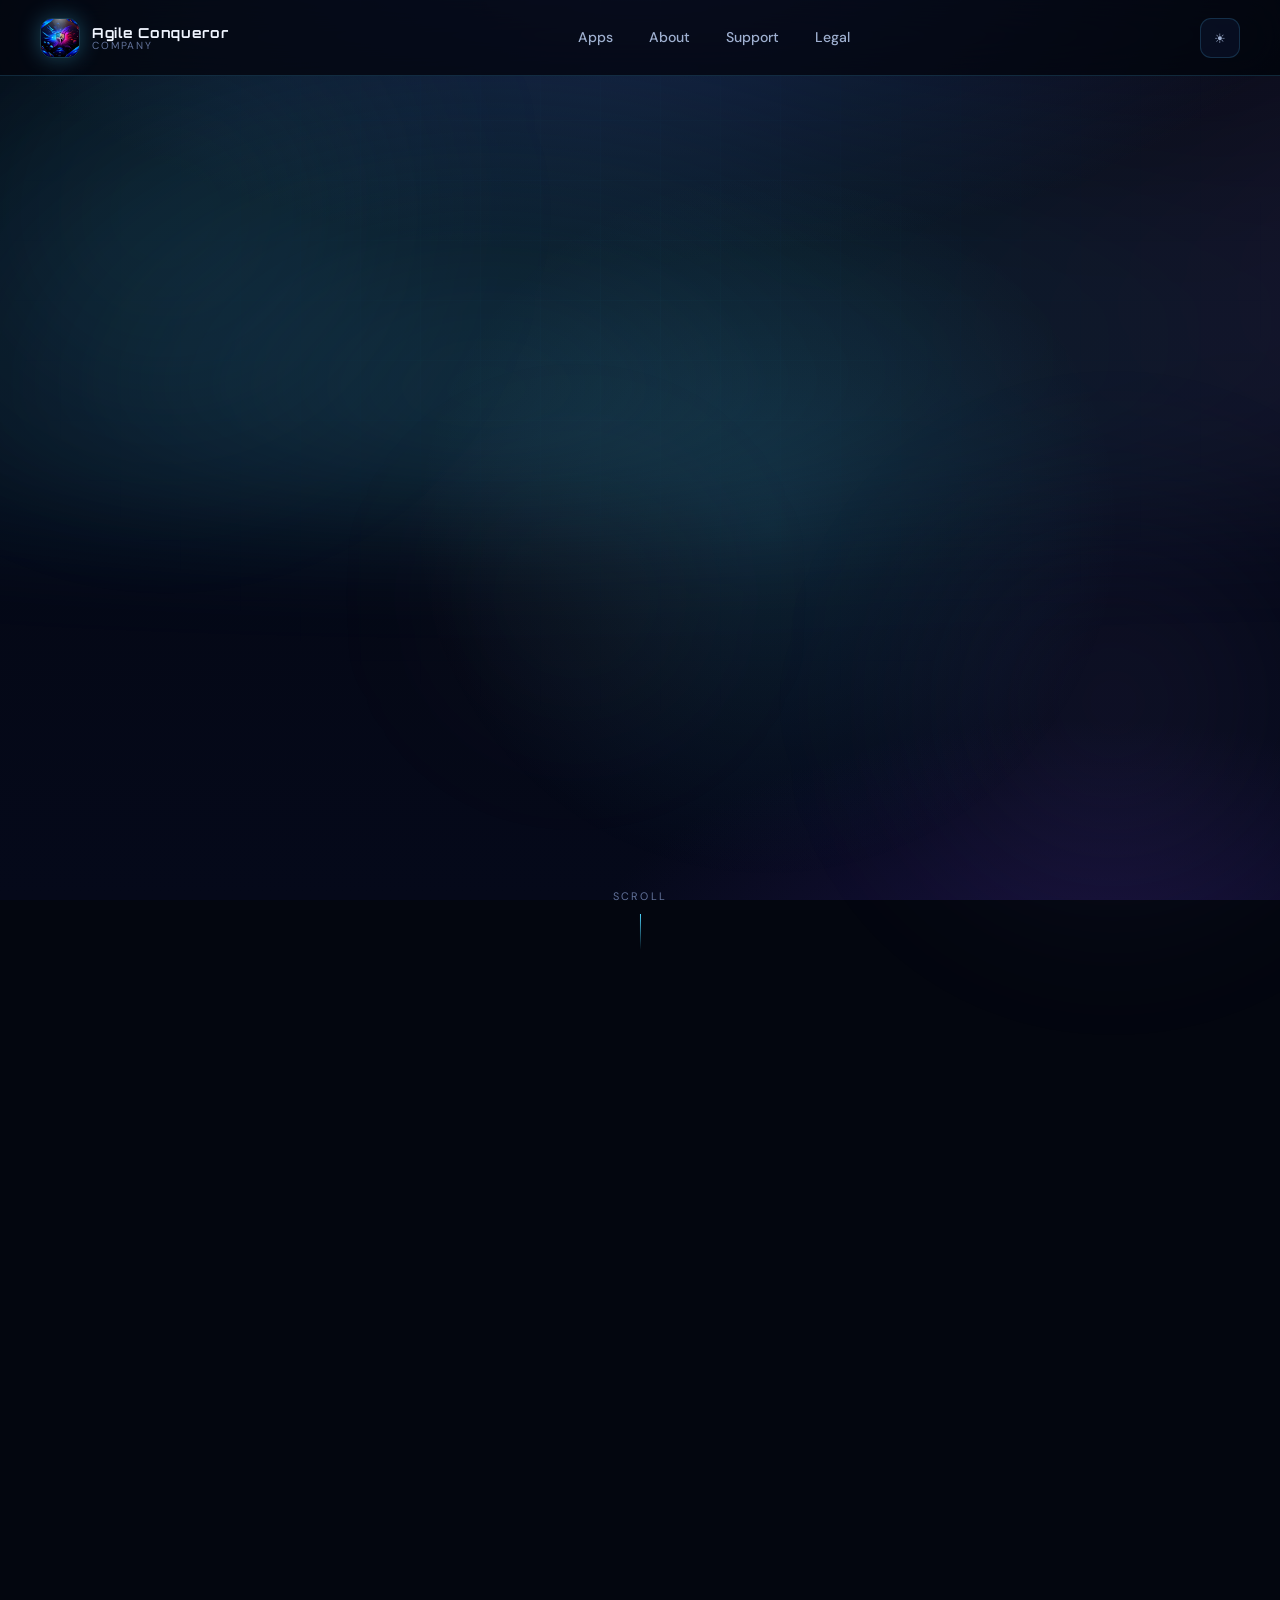
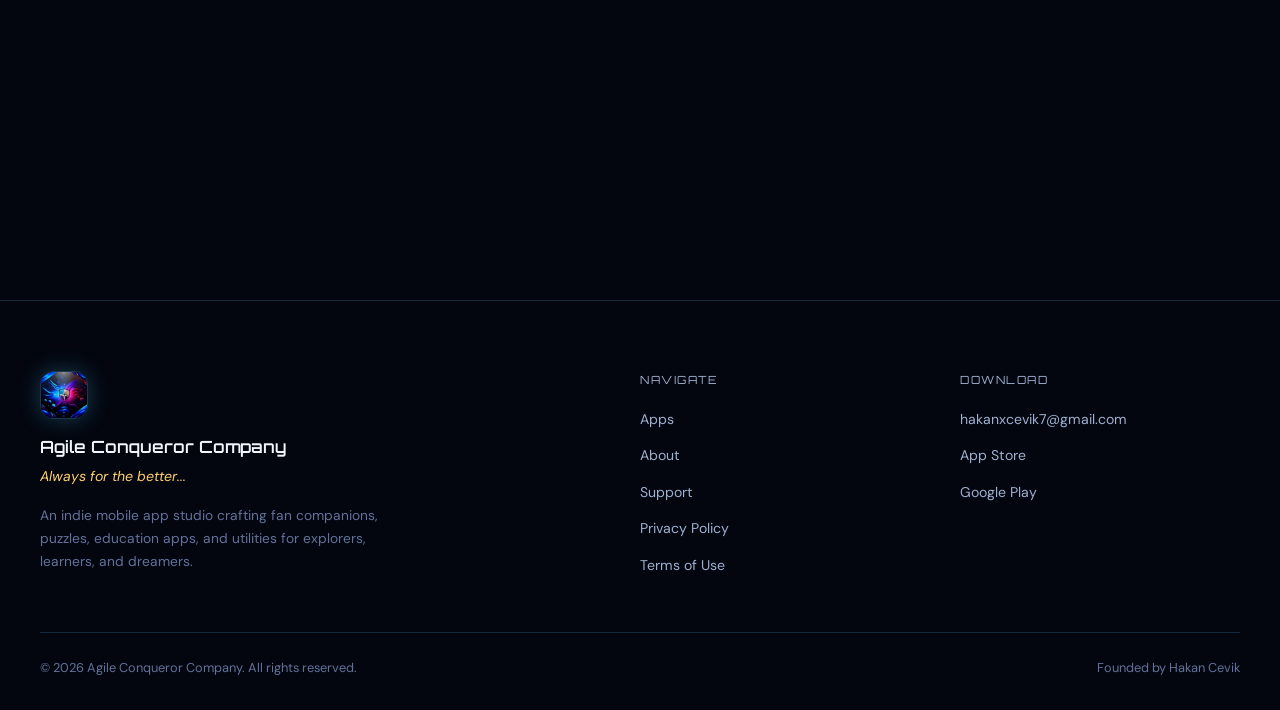
==== commit f502ea4d: "Remove hand-drawn cover art and polish the hero section. Delete the studio cover image and its refer" ====
--- a/index.html
+++ b/index.html
@@ -10,11 +10,11 @@
   <meta property="og:title" content="Agile Conqueror Company — Indie Mobile App Studio" />
   <meta property="og:description" content="Apps for explorers, learners, and dreamers. Fan companions, puzzles, education, and sci-fi RPG experiences." />
   <meta property="og:url" content="https://cevik10.github.io/" />
-  <meta property="og:image" content="https://cevik10.github.io/assets/images/studio/cover.jpg" />
+  <meta property="og:image" content="https://cevik10.github.io/assets/images/studio/logo.png" />
   <meta name="twitter:card" content="summary_large_image" />
   <meta name="twitter:title" content="Agile Conqueror Company" />
   <meta name="twitter:description" content="Indie mobile app studio — Always for the better..." />
-  <meta name="twitter:image" content="https://cevik10.github.io/assets/images/studio/cover.jpg" />
+  <meta name="twitter:image" content="https://cevik10.github.io/assets/images/studio/logo.png" />
   <link rel="icon" id="dynamic-favicon" href="assets/images/studio/logo.png" />
   <link rel="stylesheet" href="css/styles.css" />
 </head>
@@ -60,6 +60,7 @@
 
   <main id="main">
     <section class="hero" aria-labelledby="hero-title">
+      <div class="hero-aurora" aria-hidden="true"></div>
       <div class="hero-glow" aria-hidden="true"></div>
 
       <div class="container hero-layout">
@@ -71,6 +72,7 @@
               <p class="hero-motto-inline">Always for the better...</p>
             </div>
           </div>
+          <p class="hero-eyebrow"><span class="hero-eyebrow-dot"></span> Indie Studio · iOS &amp; Android</p>
           <h1 id="hero-title" class="hero-title">
             <span class="hero-title-line">Apps for explorers,</span>
             <span class="hero-title-line accent">learners &amp; dreamers.</span>
@@ -97,6 +99,7 @@
         </div>
 
         <div class="hero-orbit-stage reveal" data-delay="1" aria-hidden="true">
+          <div class="orbit-halo"></div>
           <div class="orbit-rings">
             <div class="orbit-ring-outer"></div>
             <div class="orbit-ring-mid"></div>
@@ -106,6 +109,7 @@
           <div class="orbit-core">
             <img data-studio-logo src="assets/images/studio/logo.png" alt="" width="100" height="100" />
             <div class="orbit-core-pulse"></div>
+            <div class="orbit-core-pulse orbit-core-pulse--2"></div>
           </div>
           <div class="orbit-ring" id="orbit-ring"></div>
         </div>
--- a/css/styles.css
+++ b/css/styles.css
@@ -207,6 +207,34 @@
   background: radial-gradient(circle, rgba(79,214,255,.12), transparent 65%);
   pointer-events: none; z-index: 0;
 }
+.hero-aurora {
+  position: absolute; top: -20%; left: -10%; right: -10%; height: 70%;
+  pointer-events: none; z-index: 0; opacity: 0.55; filter: blur(60px);
+  background:
+    radial-gradient(40% 60% at 20% 40%, rgba(79,214,255,.35), transparent 70%),
+    radial-gradient(35% 55% at 55% 30%, rgba(167,139,250,.28), transparent 70%),
+    radial-gradient(40% 60% at 85% 55%, rgba(255,158,216,.2), transparent 70%);
+  background-size: 200% 200%;
+  animation: aurora 18s ease-in-out infinite alternate;
+}
+body.light-mode .hero-aurora { opacity: 0.4; }
+@keyframes aurora {
+  0% { background-position: 0% 50%; transform: translateY(0); }
+  100% { background-position: 100% 50%; transform: translateY(20px); }
+}
+
+.hero-eyebrow {
+  display: inline-flex; align-items: center; gap: 9px;
+  font-family: var(--font-heading); font-size: 0.72rem; font-weight: 500;
+  letter-spacing: 0.16em; text-transform: uppercase; color: var(--text-secondary);
+  margin: 0 0 16px; padding: 6px 14px; border-radius: 999px;
+  background: rgba(79,214,255,.07); border: 1px solid var(--border-glow); width: fit-content;
+}
+.hero-eyebrow-dot {
+  width: 7px; height: 7px; border-radius: 50%; background: var(--sci-fi);
+  box-shadow: 0 0 10px var(--sci-fi); animation: blink 2.4s ease-in-out infinite;
+}
+@keyframes blink { 0%, 100% { opacity: 1; } 50% { opacity: 0.3; } }
 
 .hero-layout {
   position: relative; z-index: 2;
@@ -227,9 +255,12 @@
   font-size: clamp(2.1rem, 5.6vw, 3.7rem); font-weight: 900; line-height: 1.06; letter-spacing: -0.02em;
 }
 .hero-title-line.accent {
-  background: linear-gradient(120deg, var(--sci-fi) 0%, var(--sci-fi-gold) 60%, #ff9ed8 100%);
+  background: linear-gradient(120deg, var(--sci-fi) 0%, var(--sci-fi-gold) 45%, #ff9ed8 75%, var(--sci-fi) 100%);
+  background-size: 250% 100%;
   -webkit-background-clip: text; background-clip: text; color: transparent;
-}
+  animation: shimmer 8s ease-in-out infinite;
+}
+@keyframes shimmer { 0%, 100% { background-position: 0% 50%; } 50% { background-position: 100% 50%; } }
 .hero-subtitle { font-size: 1.1rem; color: var(--text-secondary); max-width: 540px; margin: 0 0 30px; }
 .hero-cta { display: flex; flex-wrap: wrap; gap: 14px; margin-bottom: 30px; }
 
@@ -240,6 +271,12 @@
 
 /* Orbit stage */
 .hero-orbit-stage { position: relative; width: min(100%, 480px); aspect-ratio: 1; margin-inline: auto; }
+.orbit-halo {
+  position: absolute; inset: 18%; border-radius: 50%; z-index: 0;
+  background: radial-gradient(circle, rgba(79,214,255,.22), rgba(167,139,250,.1) 55%, transparent 72%);
+  animation: halo-breathe 6s ease-in-out infinite;
+}
+@keyframes halo-breathe { 0%, 100% { transform: scale(.92); opacity: .7; } 50% { transform: scale(1.06); opacity: 1; } }
 .orbit-rings { position: absolute; inset: 0; display: grid; place-items: center; }
 .orbit-ring-outer, .orbit-ring-mid, .orbit-ring-inner {
   position: absolute; border-radius: 50%; border: 1px solid rgba(79,214,255,.14);
@@ -272,6 +309,7 @@
   position: absolute; inset: -10px; border-radius: 50%;
   border: 2px solid rgba(79,214,255,.3); animation: pulse-ring 3.2s ease-out infinite;
 }
+.orbit-core-pulse--2 { animation-delay: 1.6s; }
 
 .orbit-ring { position: absolute; inset: 0; z-index: 3; }
 .orbit-app {
@@ -470,7 +508,8 @@
 @media (prefers-reduced-motion: reduce) {
   html { scroll-behavior: auto; }
   .nebula, .orbit-ring-outer, .orbit-ring-mid, .orbit-ring-inner,
-  .orbit-core-pulse, .orbit-app, .orbit-planet, .scroll-cue-line { animation: none; }
+  .orbit-core-pulse, .orbit-app, .orbit-planet, .scroll-cue-line,
+  .hero-aurora, .hero-title-line.accent, .orbit-halo, .hero-eyebrow-dot { animation: none; }
   .reveal { opacity: 1; transform: none; transition: none; }
 }
 
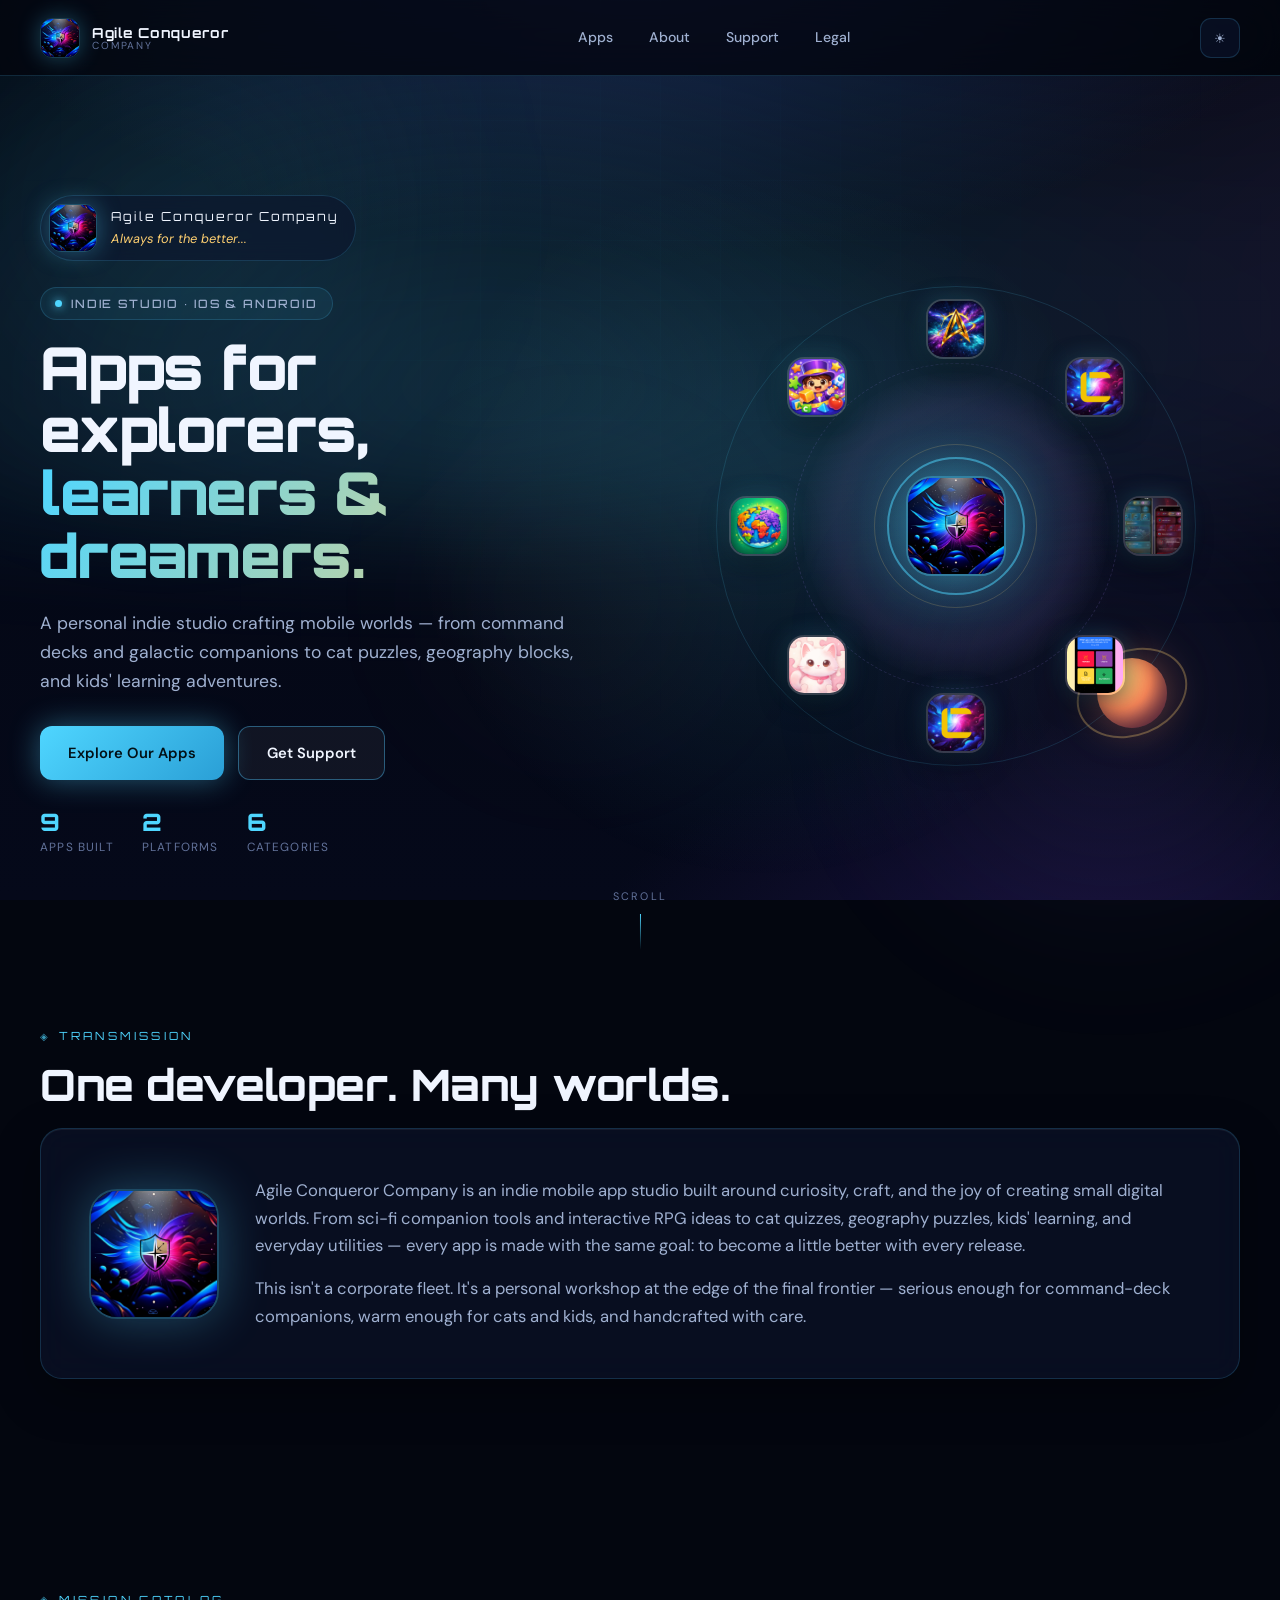
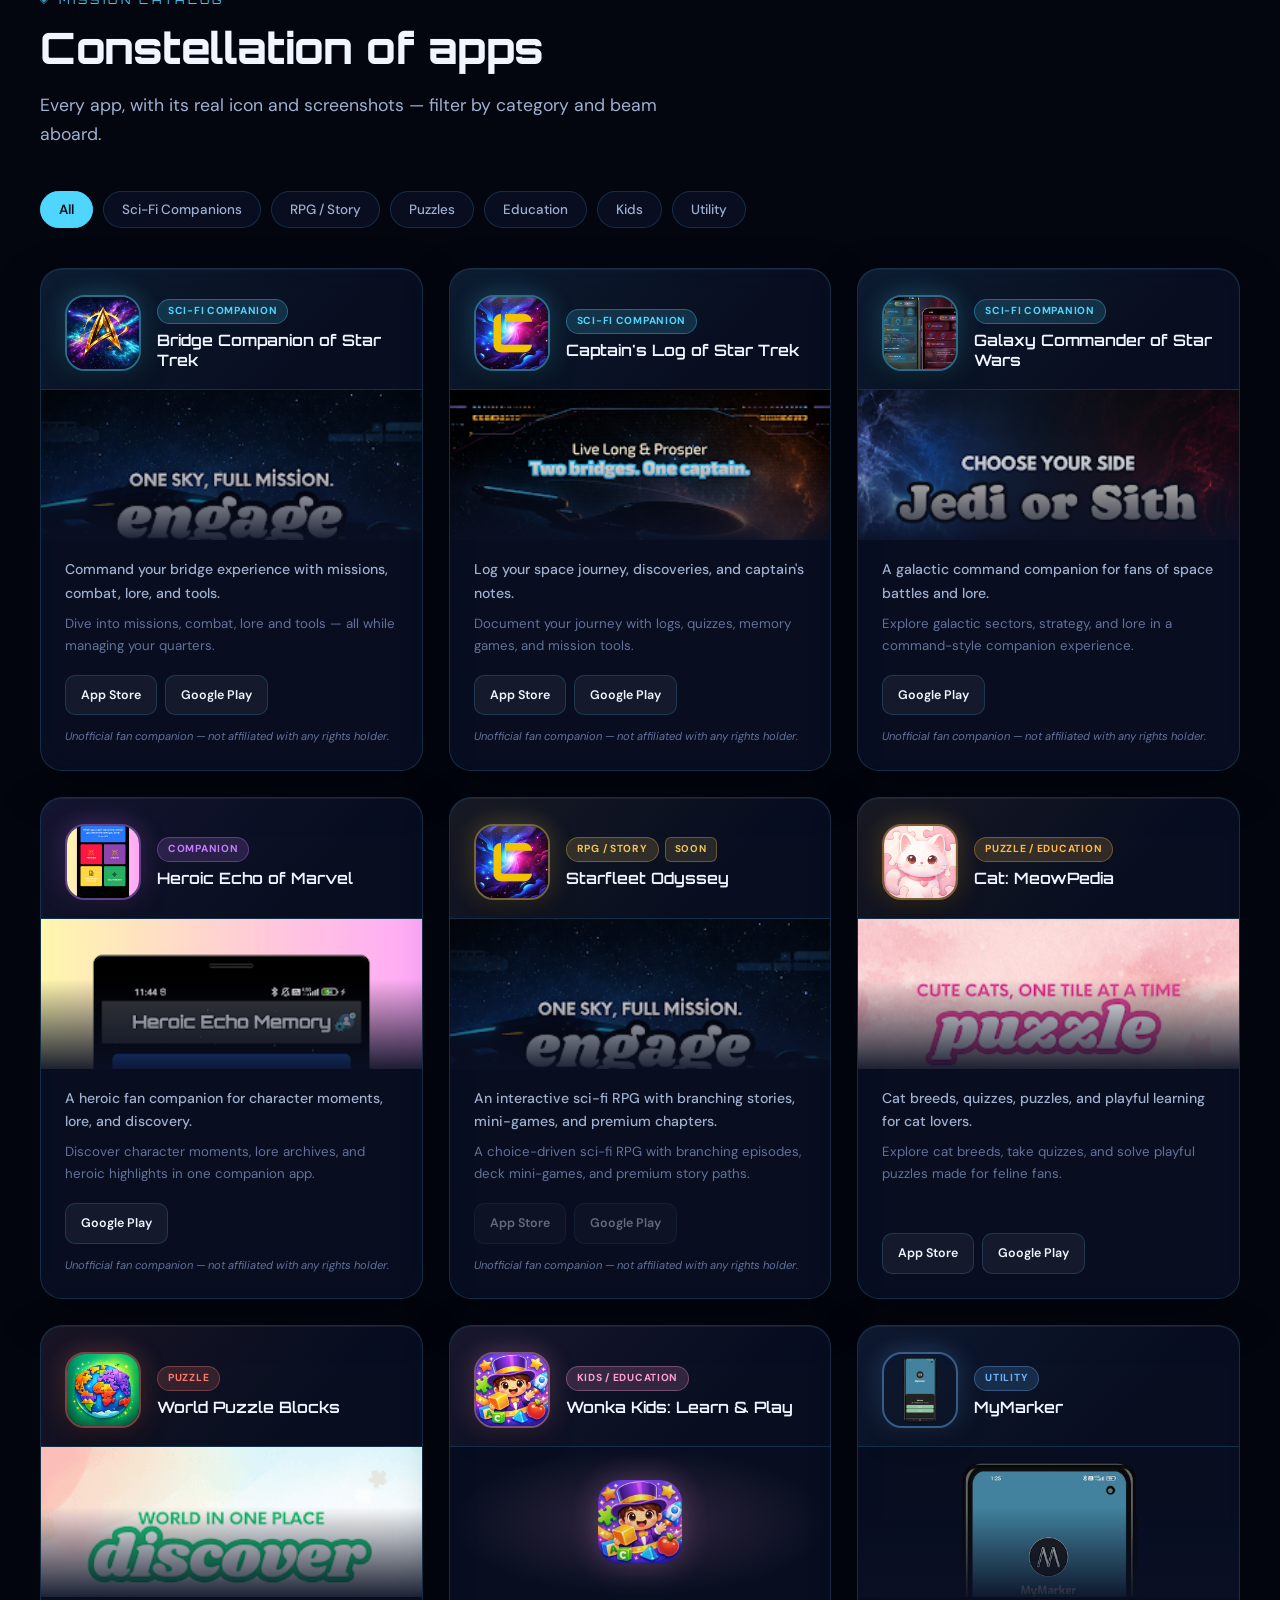
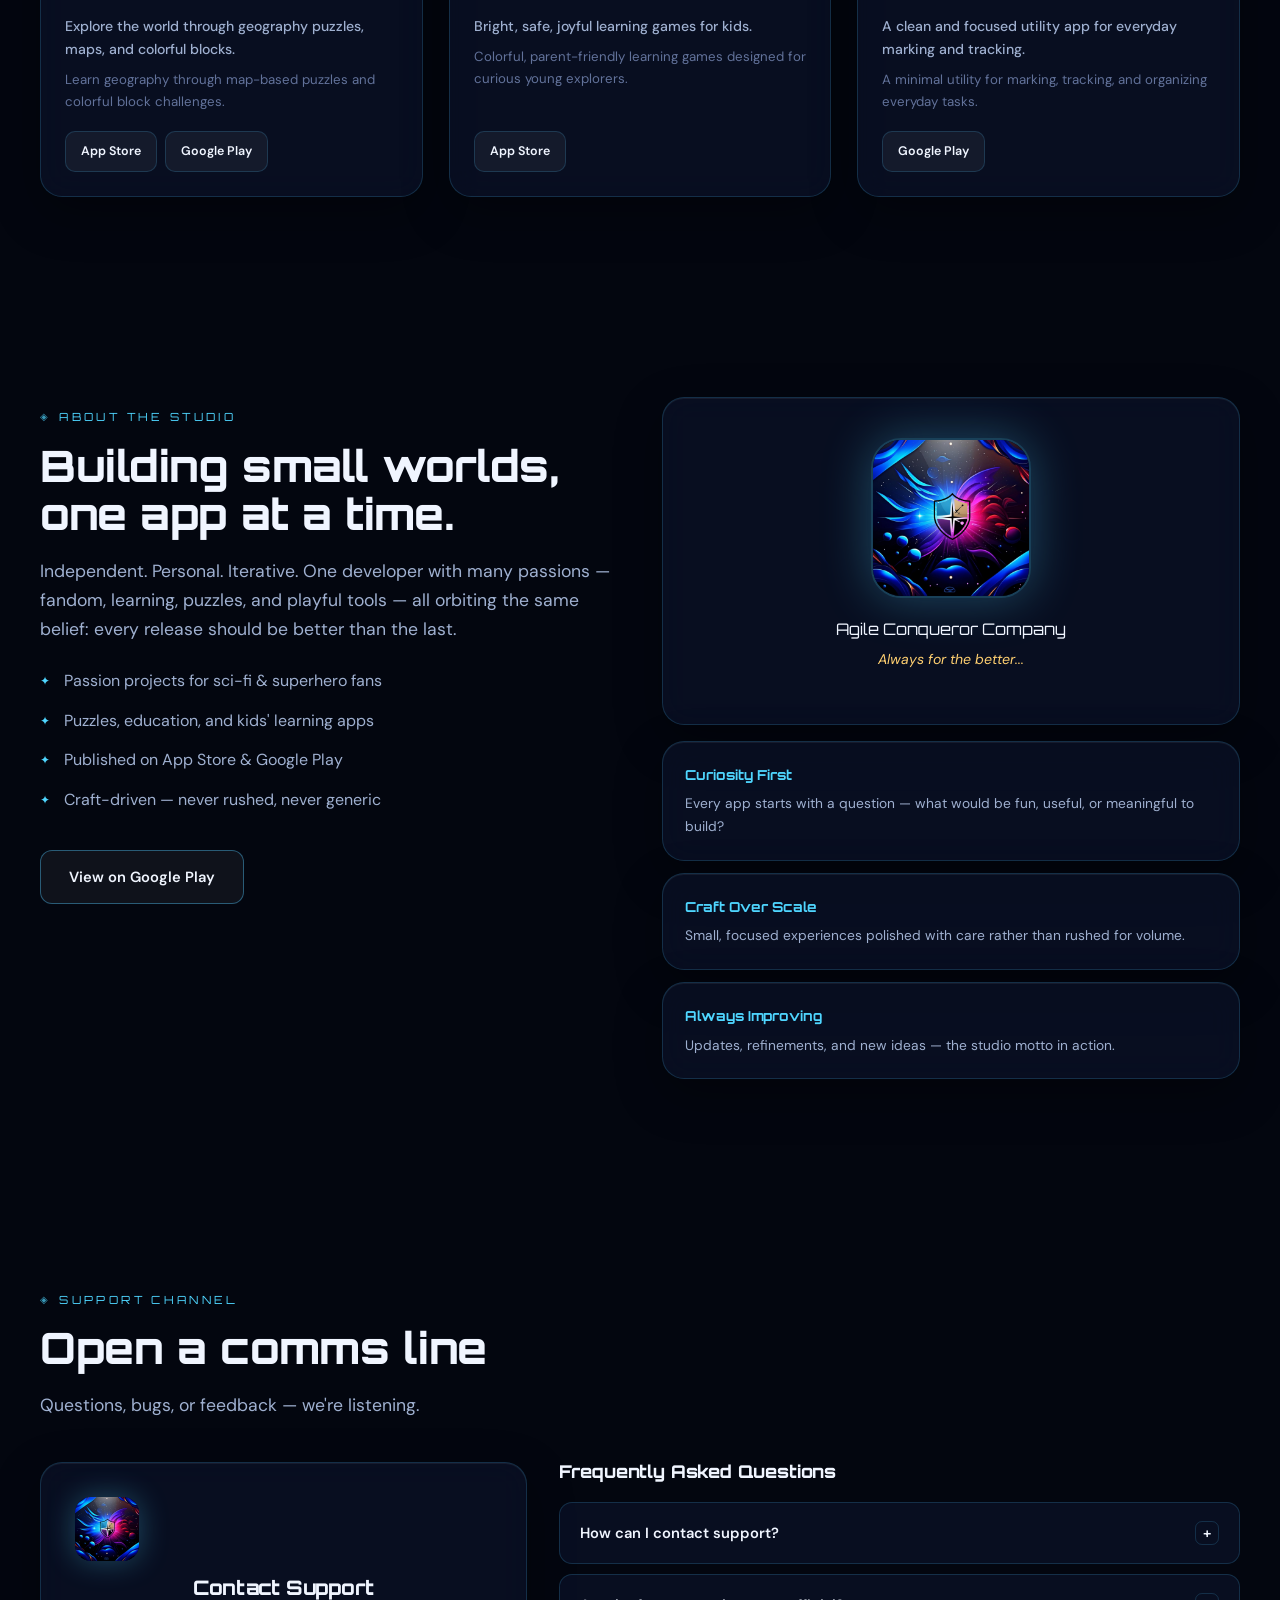
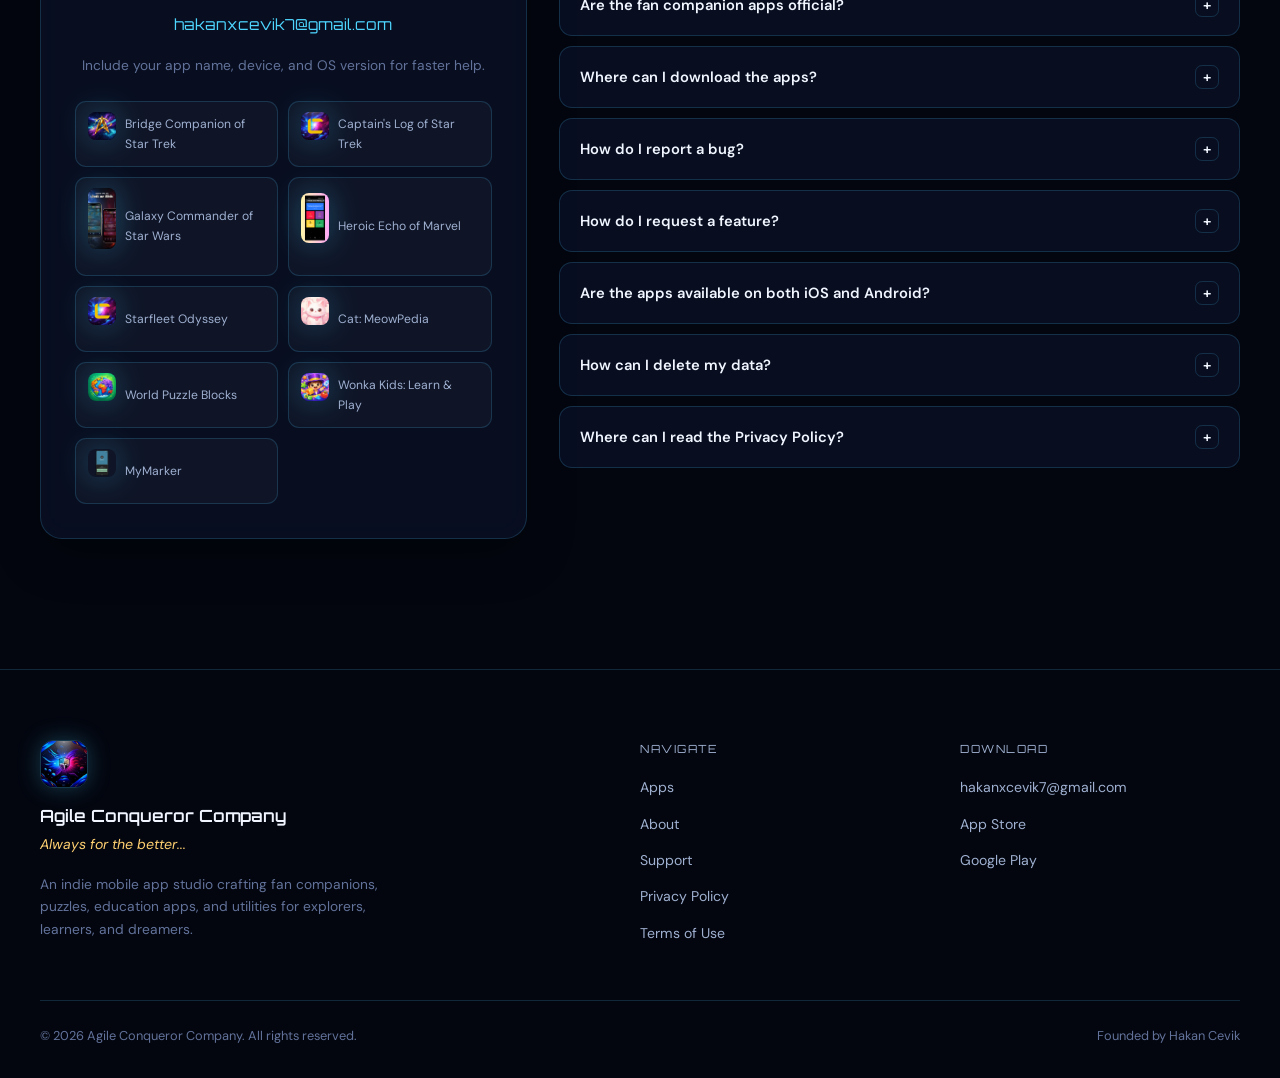
==== commit 657ef9a9: "Prevent blank page: make reveal animations progressive enhancement. Content is now visible by defaul" ====
--- a/index.html
+++ b/index.html
@@ -1,6 +1,7 @@
 <!DOCTYPE html>
-<html lang="en">
+<html lang="en" class="no-js">
 <head>
+  <script>document.documentElement.className = document.documentElement.className.replace("no-js", "js");</script>
   <meta charset="UTF-8" />
   <meta name="viewport" content="width=device-width, initial-scale=1.0" />
   <title>Agile Conqueror Company — Indie Mobile App Studio</title>
--- a/css/styles.css
+++ b/css/styles.css
@@ -499,11 +499,11 @@
 .legal-content ul { padding-left: 20px; }
 .back-link { display: inline-flex; align-items: center; gap: 6px; margin-bottom: 32px; font-size: 0.88rem; font-weight: 500; }
 
-/* ===== Reveal ===== */
-.reveal { opacity: 0; transform: translateY(30px); transition: opacity 0.7s ease, transform 0.7s ease; }
-.reveal.visible { opacity: 1; transform: translateY(0); }
-.reveal[data-delay="1"] { transition-delay: 0.1s; }
-.reveal[data-delay="2"] { transition-delay: 0.2s; }
+/* ===== Reveal (progressive enhancement: only hides when JS is active) ===== */
+.js .reveal { opacity: 0; transform: translateY(30px); transition: opacity 0.7s ease, transform 0.7s ease; }
+.js .reveal.visible { opacity: 1; transform: translateY(0); }
+.js .reveal[data-delay="1"] { transition-delay: 0.1s; }
+.js .reveal[data-delay="2"] { transition-delay: 0.2s; }
 
 @media (prefers-reduced-motion: reduce) {
   html { scroll-behavior: auto; }
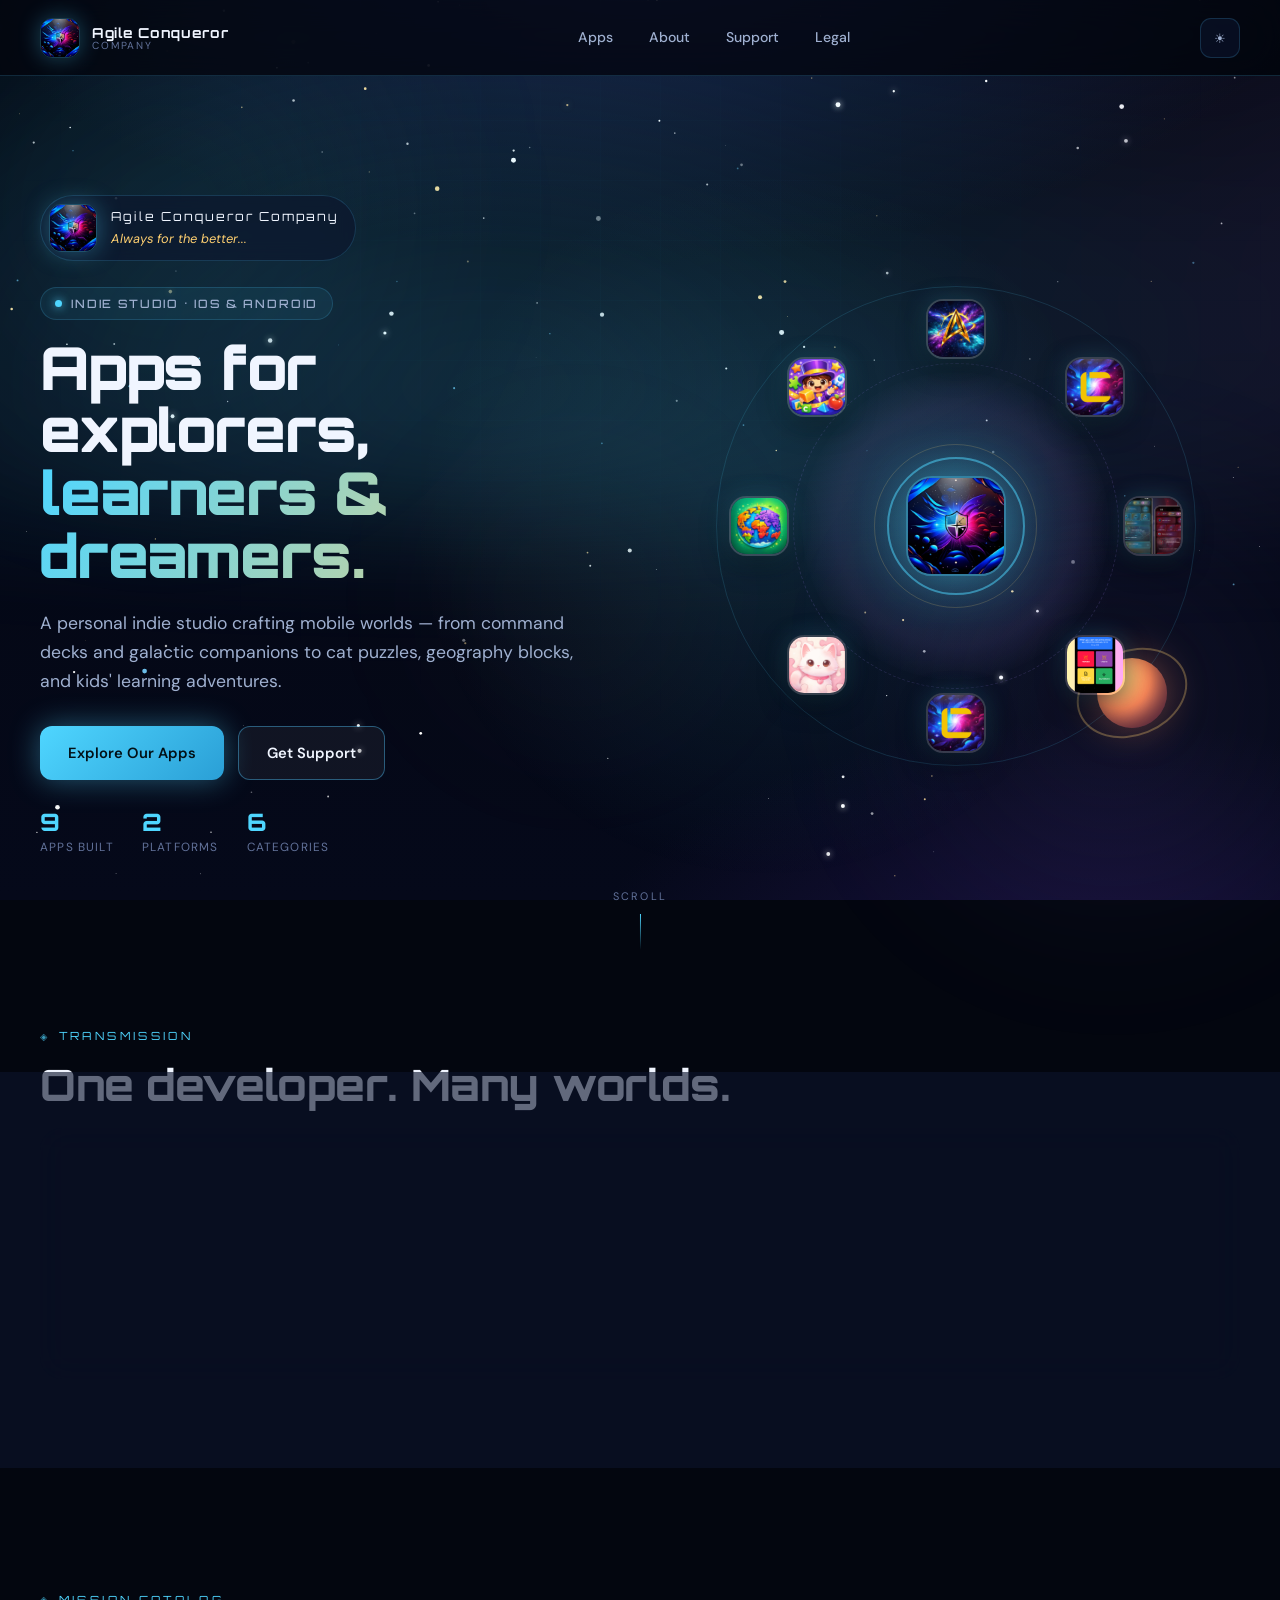
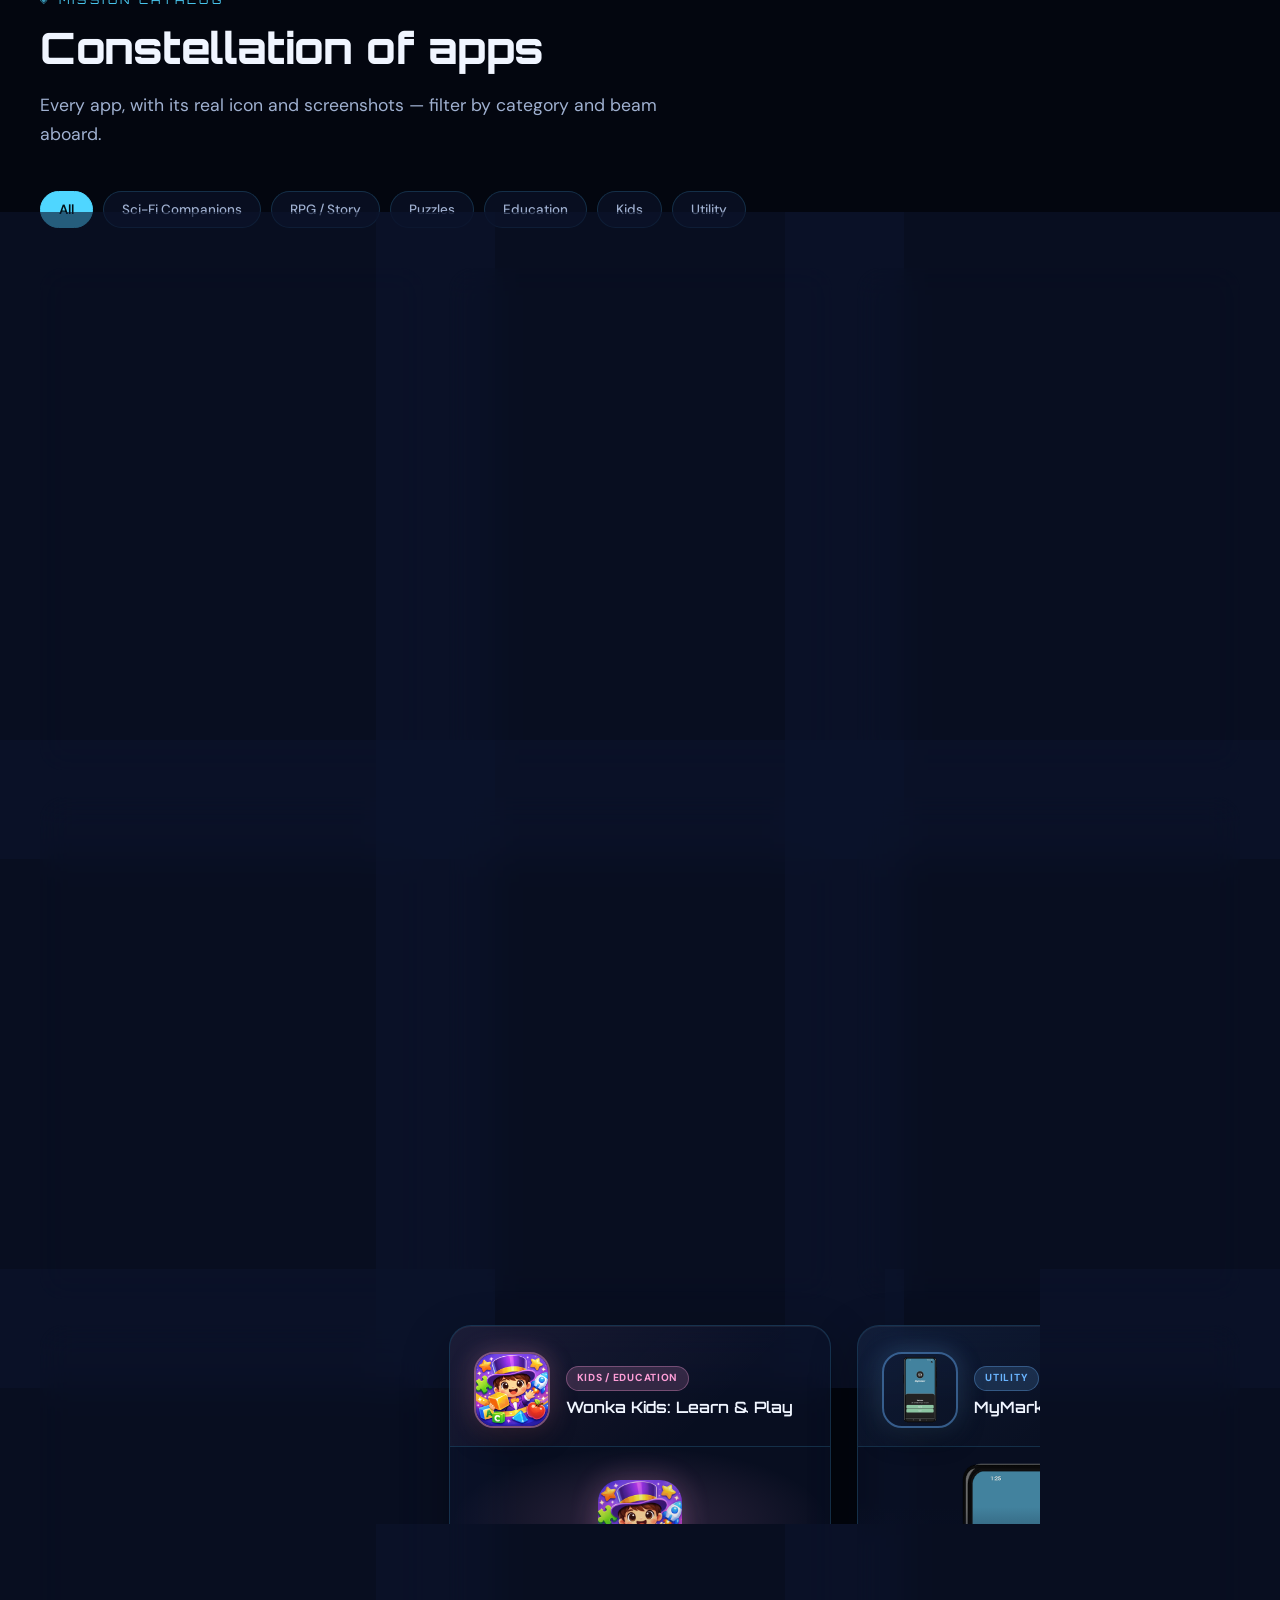
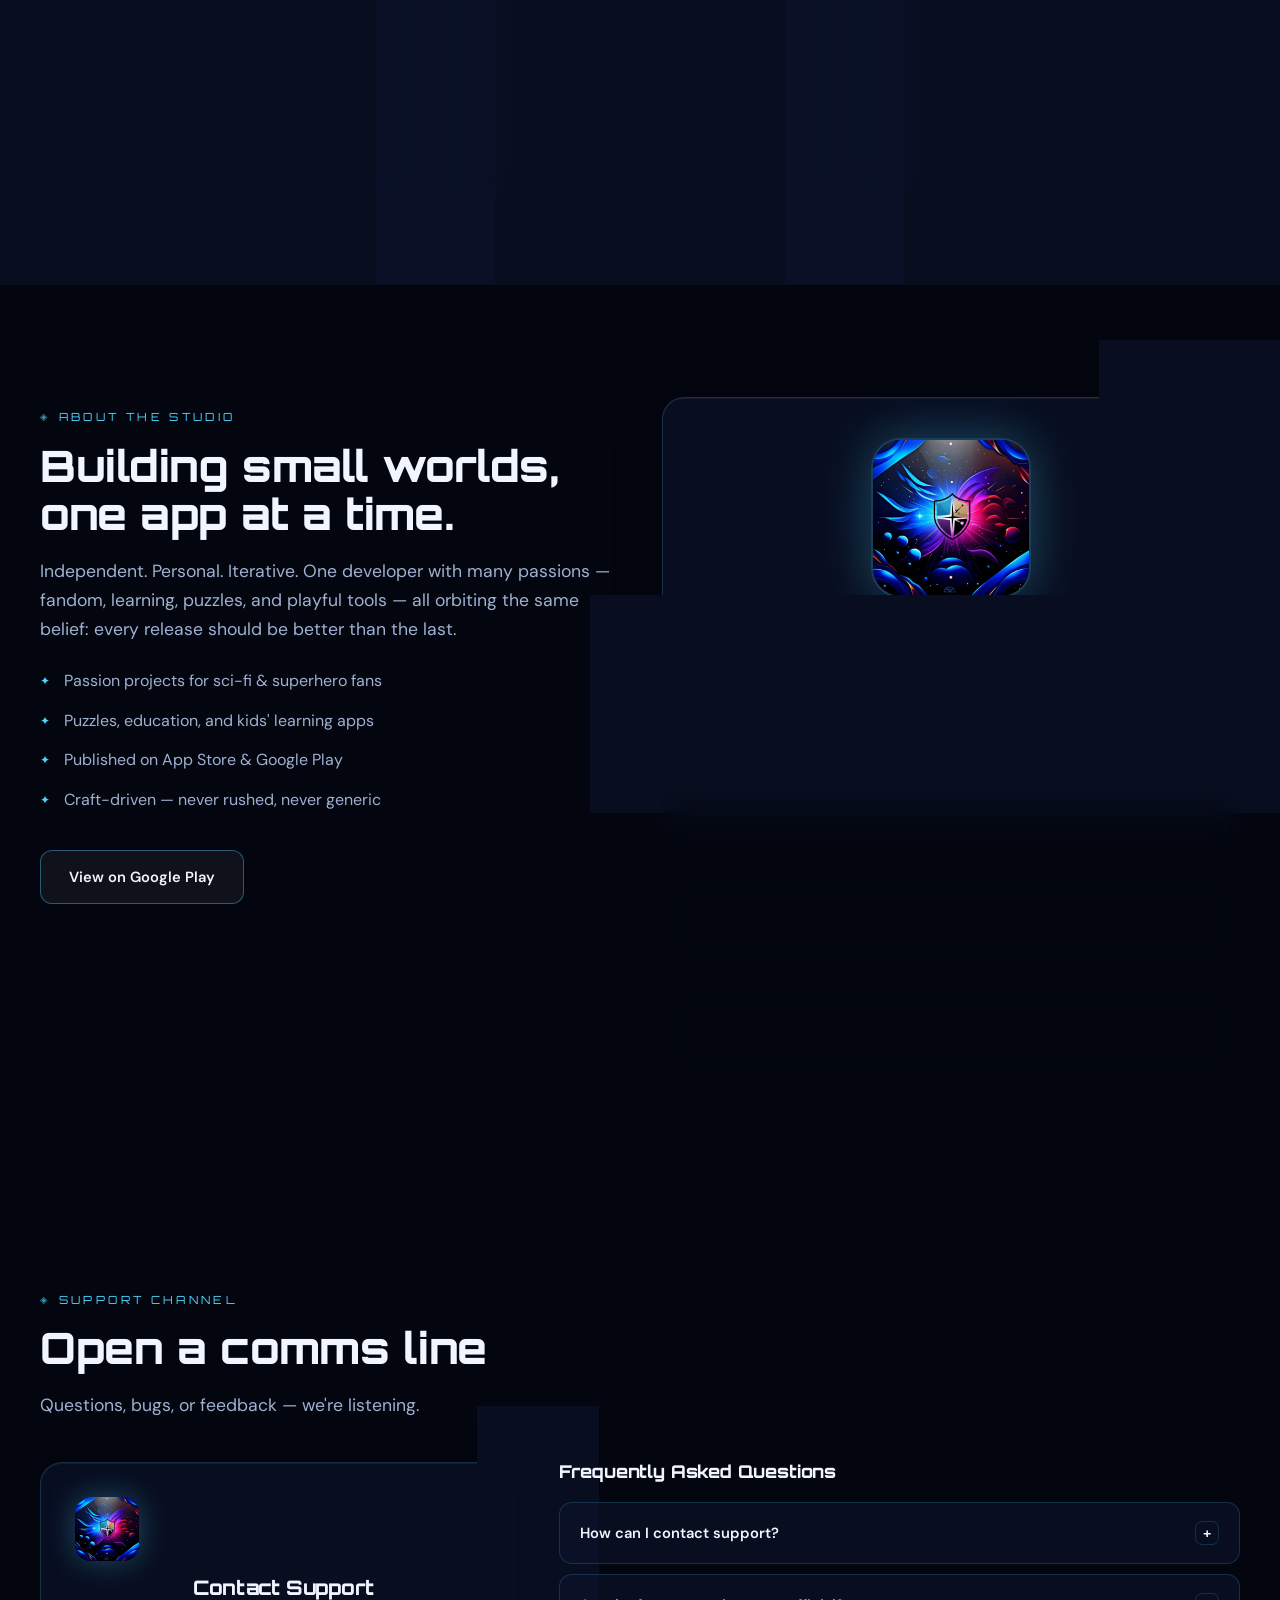
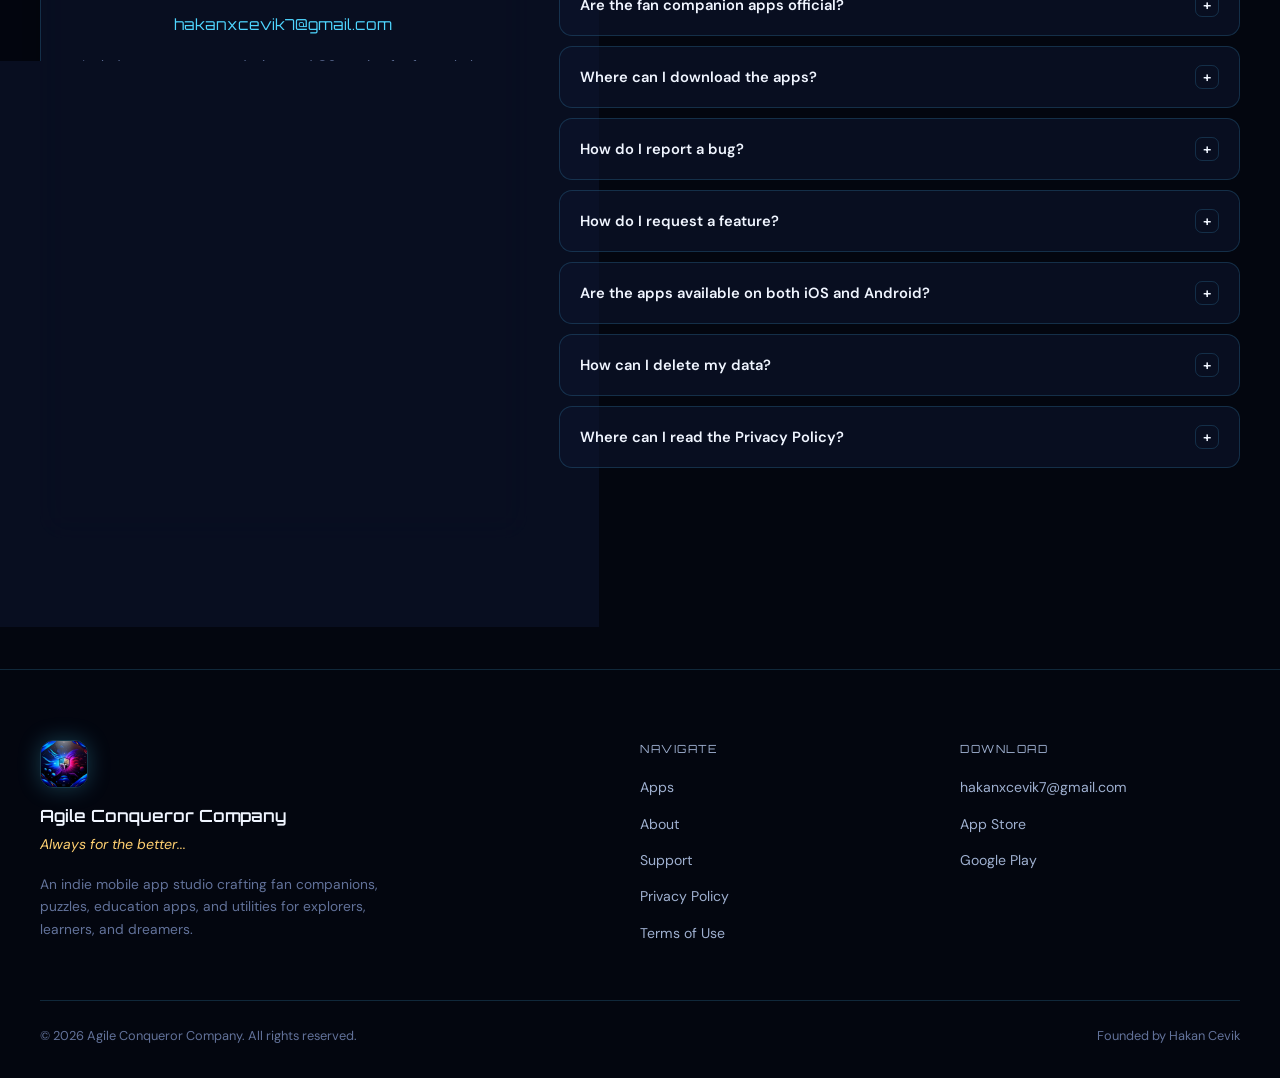
==== commit ba7b336b: "Fix broken rendering: strict-mode canvas crash, fonts, cache-busting. Stop assigning to read-only ca" ====
--- a/index.html
+++ b/index.html
@@ -17,7 +17,10 @@
   <meta name="twitter:description" content="Indie mobile app studio — Always for the better..." />
   <meta name="twitter:image" content="https://cevik10.github.io/assets/images/studio/logo.png" />
   <link rel="icon" id="dynamic-favicon" href="assets/images/studio/logo.png" />
-  <link rel="stylesheet" href="css/styles.css" />
+  <link rel="preconnect" href="https://fonts.googleapis.com" />
+  <link rel="preconnect" href="https://fonts.gstatic.com" crossorigin />
+  <link rel="stylesheet" href="https://fonts.googleapis.com/css2?family=DM+Sans:ital,opsz,wght@0,9..40,400;0,9..40,500;0,9..40,600;0,9..40,700&family=Orbitron:wght@500;600;700;800;900&display=swap" />
+  <link rel="stylesheet" href="css/styles.css?v=4" />
 </head>
 <body>
   <div class="cosmos" aria-hidden="true"></div>
@@ -244,7 +247,7 @@
     </div>
   </footer>
 
-  <script src="js/apps.js"></script>
-  <script src="js/main.js"></script>
+  <script src="js/apps.js?v=4"></script>
+  <script src="js/main.js?v=4"></script>
 </body>
 </html>
--- a/css/styles.css
+++ b/css/styles.css
@@ -1,6 +1,5 @@
 /* Agile Conqueror Company — Constellation Craft v3 (Deep Space) */
-
-@import url("https://fonts.googleapis.com/css2?family=DM+Sans:ital,opsz,wght@0,9..40,400;0,9..40,500;0,9..40,600;0,9..40,700&family=Orbitron:wght@500;600;700;800;900&display=swap");
+/* Fonts are loaded via <link> in the HTML <head> for reliability. */
 
 :root {
   --bg-deep: #03060f;
@@ -28,8 +27,8 @@
   --utility-silver: #aab8d4;
   --utility-blue: #69b4ff;
 
-  --font-heading: "Orbitron", sans-serif;
-  --font-body: "DM Sans", sans-serif;
+  --font-heading: "Orbitron", "Trebuchet MS", system-ui, sans-serif;
+  --font-body: "DM Sans", system-ui, -apple-system, "Segoe UI", sans-serif;
   --radius-panel: 22px;
   --radius-btn: 12px;
   --nav-height: 76px;
